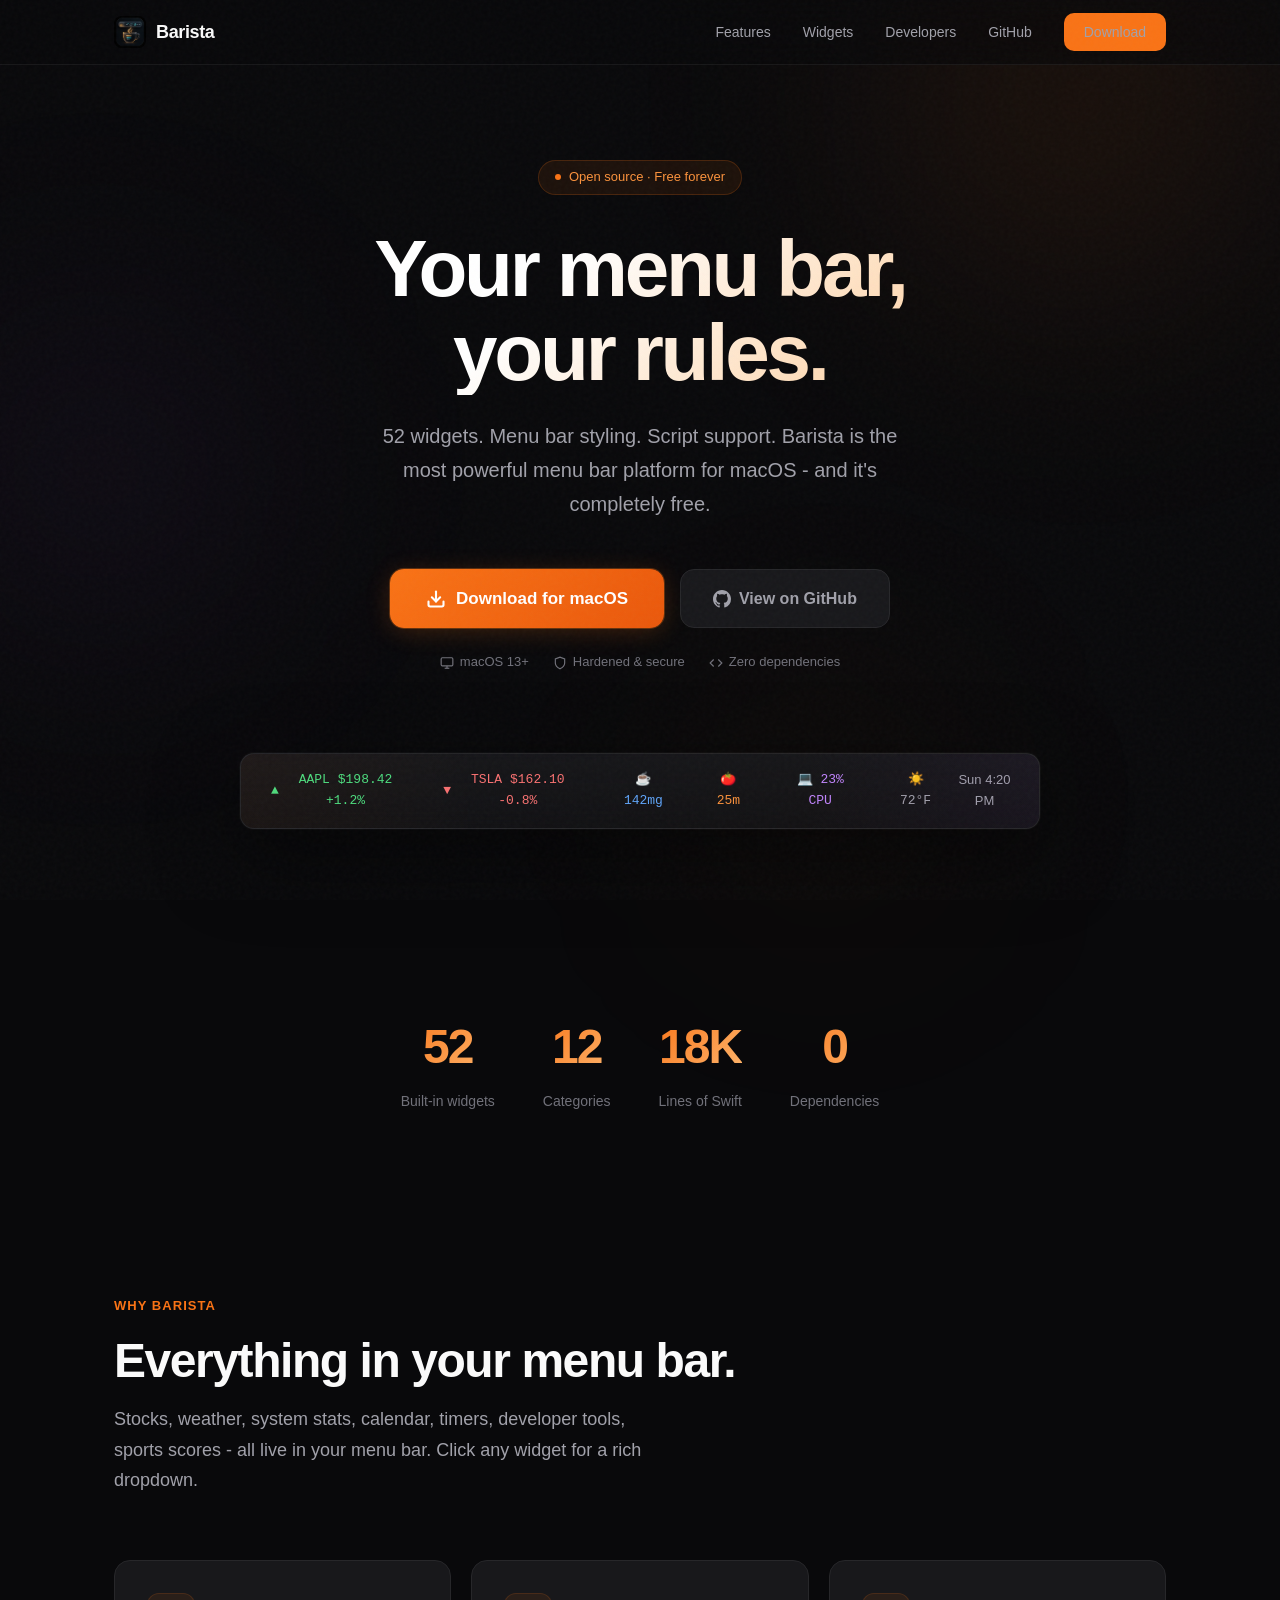
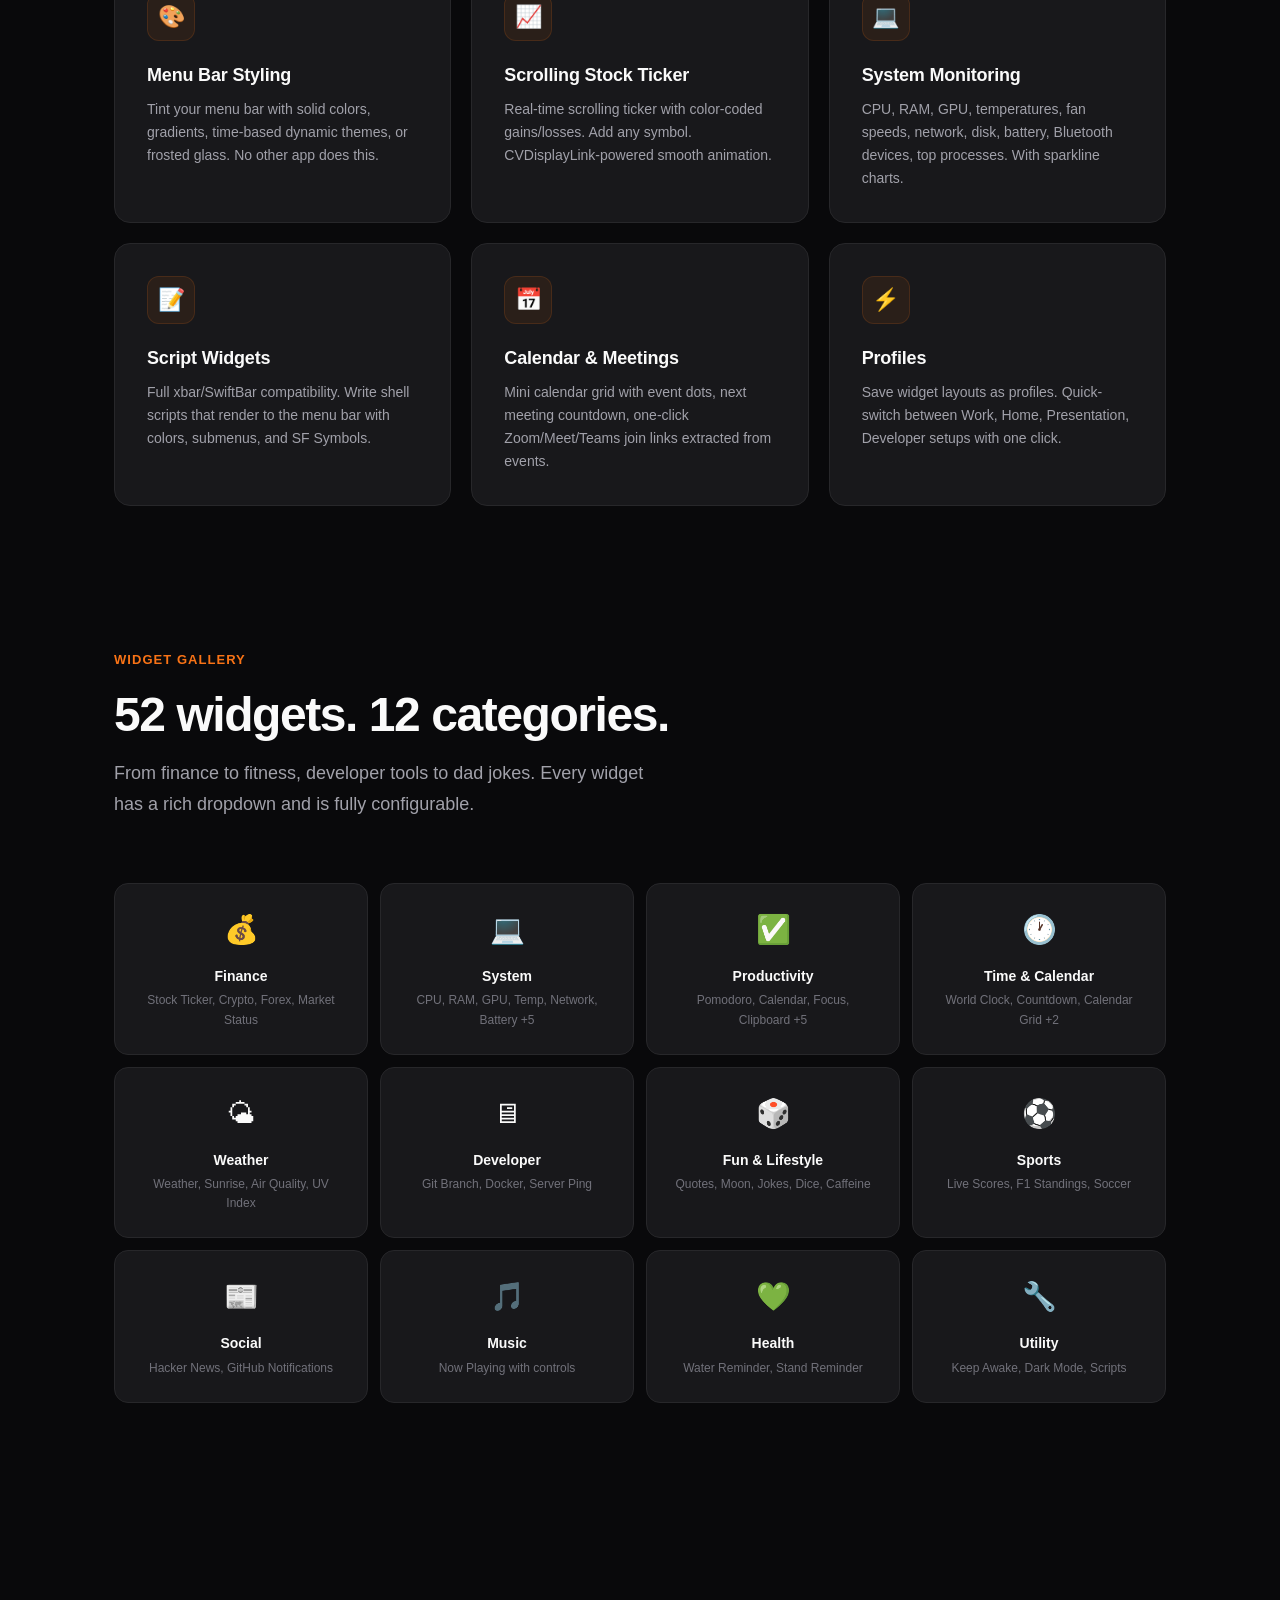
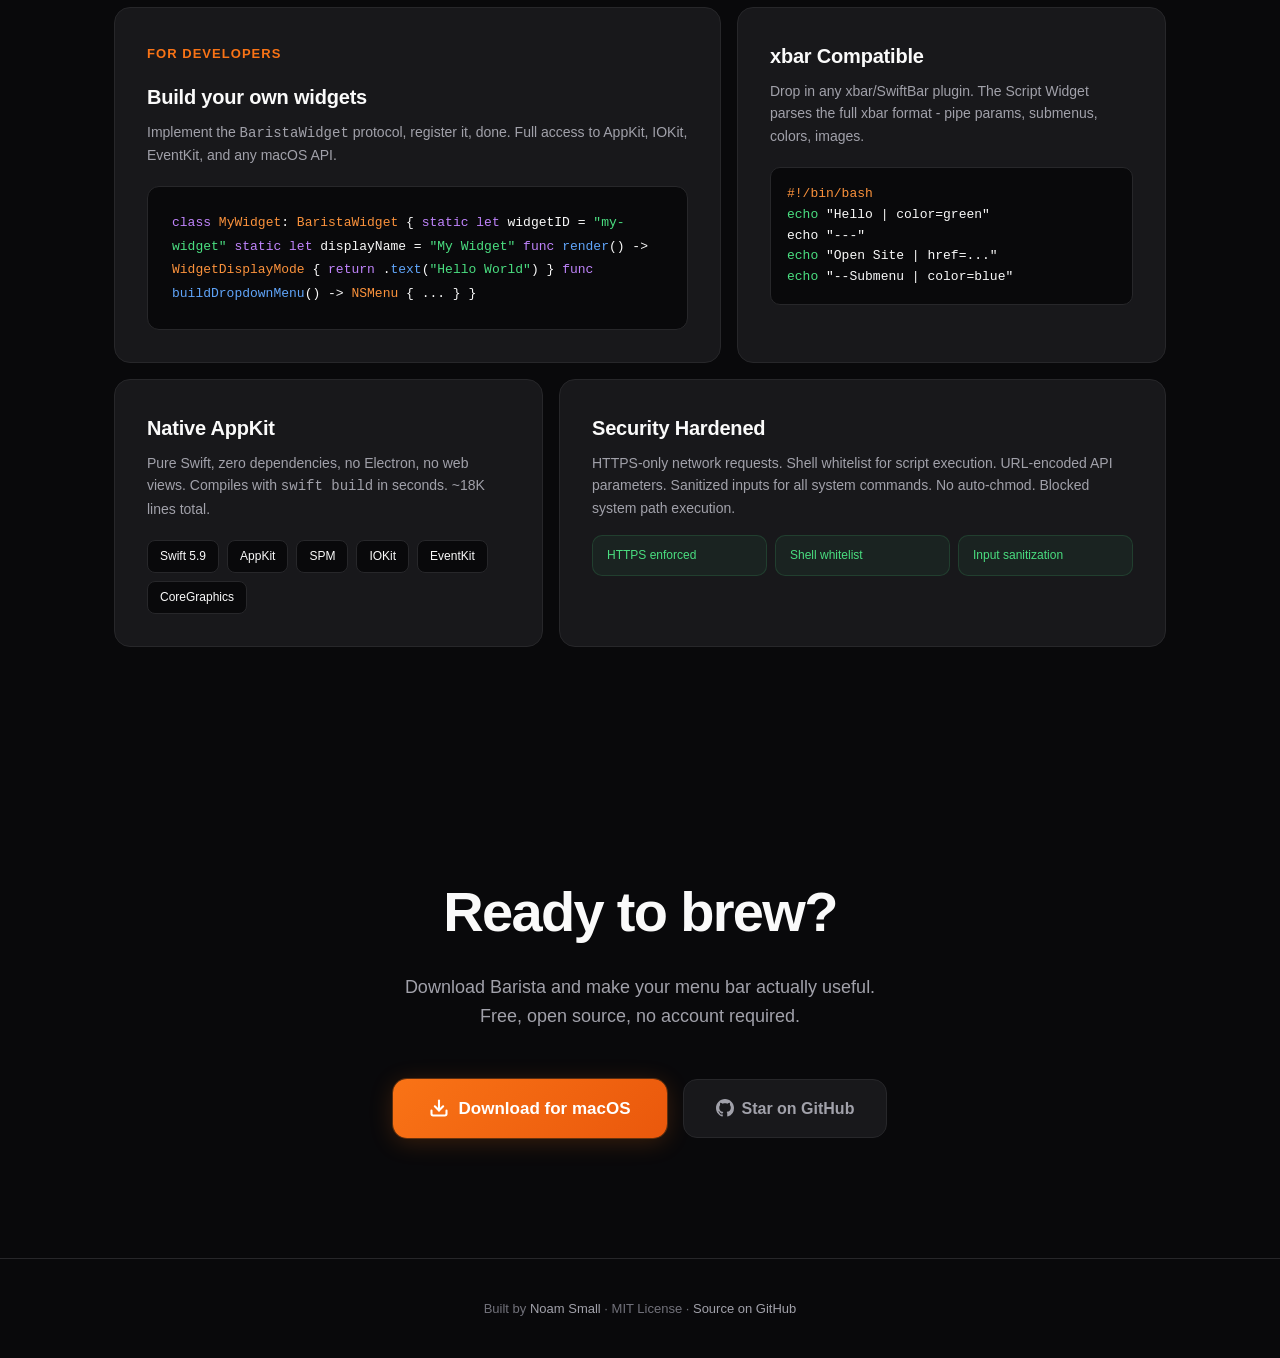
==== docs/index.html @ 64c27f3c "Add landing page for GitHub Pages Dark themed site with hero, feature grid, widget gallery, bento sh" ====
<!DOCTYPE html>
<html lang="en">
<head>
<meta charset="UTF-8">
<meta name="viewport" content="width=device-width, initial-scale=1.0">
<title>Barista - The Menu Bar Platform for macOS</title>
<meta name="description" content="52 widgets, menu bar styling, script support. The most powerful menu bar app for macOS. Free and open source.">
<style>
*,*::before,*::after{margin:0;padding:0;box-sizing:border-box}
:root{
  --bg:#09090b;--bg2:#18181b;--bg3:#27272a;
  --text:#fafafa;--text2:#a1a1aa;--text3:#71717a;
  --accent:#f97316;--accent2:#fb923c;--accent3:#fdba74;
  --border:#27272a;
  --glow:rgba(249,115,22,.15);
}
@font-face{font-family:'Inter';src:local('Inter'),local('SF Pro Display');font-weight:100 900}
body{
  font-family:'Inter',-apple-system,BlinkMacSystemFont,'Segoe UI',sans-serif;
  background:var(--bg);color:var(--text);
  overflow-x:hidden;line-height:1.6;
  -webkit-font-smoothing:antialiased;
}
a{color:var(--accent);text-decoration:none}
a:hover{color:var(--accent2)}

/* Grain overlay */
body::before{
  content:'';position:fixed;inset:0;z-index:9999;pointer-events:none;
  opacity:.03;
  background-image:url("data:image/svg+xml,%3Csvg viewBox='0 0 256 256' xmlns='http://www.w3.org/2000/svg'%3E%3Cfilter id='n'%3E%3CfeTurbulence type='fractalNoise' baseFrequency='.9' numOctaves='4' stitchTiles='stitch'/%3E%3C/filter%3E%3Crect width='100%25' height='100%25' filter='url(%23n)'/%3E%3C/svg%3E");
}

/* Gradient meshes */
.mesh{position:fixed;border-radius:50%;filter:blur(120px);pointer-events:none;z-index:0}
.mesh-1{width:600px;height:600px;background:radial-gradient(circle,rgba(249,115,22,.12),transparent 70%);top:-200px;right:-100px}
.mesh-2{width:500px;height:500px;background:radial-gradient(circle,rgba(168,85,247,.08),transparent 70%);bottom:20%;left:-150px}
.mesh-3{width:400px;height:400px;background:radial-gradient(circle,rgba(249,115,22,.06),transparent 70%);bottom:-100px;right:20%}

.container{max-width:1100px;margin:0 auto;padding:0 24px;position:relative;z-index:1}

/* Nav */
nav{
  position:fixed;top:0;left:0;right:0;z-index:100;
  backdrop-filter:blur(20px) saturate(1.5);
  -webkit-backdrop-filter:blur(20px) saturate(1.5);
  background:rgba(9,9,11,.7);
  border-bottom:1px solid rgba(255,255,255,.06);
}
nav .container{display:flex;align-items:center;justify-content:space-between;height:64px}
.nav-brand{display:flex;align-items:center;gap:10px;font-weight:700;font-size:18px;letter-spacing:-.02em}
.nav-brand img{width:32px;height:32px;border-radius:8px}
.nav-links{display:flex;gap:32px;align-items:center}
.nav-links a{color:var(--text2);font-size:14px;font-weight:500;transition:color .2s}
.nav-links a:hover{color:var(--text)}
.nav-dl{
  background:var(--accent);color:#fff;padding:8px 20px;border-radius:10px;
  font-weight:600;font-size:14px;transition:all .2s;
}
.nav-dl:hover{background:var(--accent2);color:#fff;transform:translateY(-1px);box-shadow:0 4px 20px rgba(249,115,22,.3)}

/* Hero */
.hero{padding:160px 0 100px;text-align:center}
.hero-badge{
  display:inline-flex;align-items:center;gap:8px;
  background:rgba(249,115,22,.08);border:1px solid rgba(249,115,22,.2);
  padding:6px 16px;border-radius:100px;font-size:13px;color:var(--accent2);
  margin-bottom:32px;font-weight:500;
}
.hero-badge .dot{width:6px;height:6px;background:var(--accent);border-radius:50%;animation:pulse 2s infinite}
@keyframes pulse{0%,100%{opacity:1}50%{opacity:.4}}
.hero h1{
  font-size:clamp(48px,8vw,80px);font-weight:800;letter-spacing:-.04em;
  line-height:1.05;margin-bottom:24px;
  background:linear-gradient(135deg,#fff 0%,#fff 40%,var(--accent3) 100%);
  -webkit-background-clip:text;-webkit-text-fill-color:transparent;
  background-clip:text;
}
.hero p{font-size:20px;color:var(--text2);max-width:560px;margin:0 auto 48px;line-height:1.7;font-weight:400}
.hero-actions{display:flex;gap:16px;justify-content:center;align-items:center;flex-wrap:wrap}
.btn-primary{
  display:inline-flex;align-items:center;gap:10px;
  background:linear-gradient(135deg,var(--accent),#ea580c);
  color:#fff;padding:16px 36px;border-radius:14px;
  font-weight:700;font-size:17px;transition:all .25s;
  border:none;cursor:pointer;
  box-shadow:0 0 0 1px rgba(249,115,22,.3),0 4px 24px rgba(249,115,22,.2);
}
.btn-primary:hover{
  transform:translateY(-2px);color:#fff;
  box-shadow:0 0 0 1px rgba(249,115,22,.5),0 8px 40px rgba(249,115,22,.35);
}
.btn-primary svg{width:20px;height:20px}
.btn-secondary{
  display:inline-flex;align-items:center;gap:8px;
  background:var(--bg2);border:1px solid var(--border);
  color:var(--text2);padding:16px 32px;border-radius:14px;
  font-weight:600;font-size:16px;transition:all .25s;
}
.btn-secondary:hover{border-color:var(--text3);color:var(--text);transform:translateY(-2px)}
.btn-secondary svg{width:18px;height:18px}
.hero-meta{margin-top:24px;font-size:13px;color:var(--text3);display:flex;gap:24px;justify-content:center}
.hero-meta span{display:flex;align-items:center;gap:6px}

/* Floating menu bar mockup */
.menubar-demo{
  margin:80px auto 0;max-width:800px;
  background:linear-gradient(180deg,rgba(24,24,27,.9),rgba(24,24,27,.6));
  border:1px solid rgba(255,255,255,.08);
  border-radius:14px;padding:12px 20px;
  display:flex;align-items:center;justify-content:space-between;
  backdrop-filter:blur(10px);
  box-shadow:0 24px 80px rgba(0,0,0,.5),0 0 0 1px rgba(255,255,255,.03);
  overflow:hidden;position:relative;
}
.menubar-demo::before{
  content:'';position:absolute;inset:0;
  background:linear-gradient(90deg,rgba(249,115,22,.04),transparent 30%,transparent 70%,rgba(168,85,247,.04));
  pointer-events:none;
}
.mb-widgets{display:flex;gap:16px;align-items:center;font-size:13px;font-weight:500;font-family:'SF Mono',SFMono-Regular,Menlo,monospace}
.mb-w{display:flex;align-items:center;gap:5px;padding:4px 10px;border-radius:6px;transition:background .2s}
.mb-w:hover{background:rgba(255,255,255,.06)}
.mb-green{color:#4ade80}.mb-red{color:#f87171}.mb-blue{color:#60a5fa}.mb-orange{color:var(--accent2)}.mb-purple{color:#c084fc}.mb-white{color:var(--text2)}
.mb-ticker{
  display:flex;gap:14px;font-size:12px;font-family:'SF Mono',SFMono-Regular,Menlo,monospace;
  animation:scroll 20s linear infinite;
}
@keyframes scroll{0%{transform:translateX(0)}100%{transform:translateX(-50%)}}
.mb-time{color:var(--text2);font-size:13px;font-weight:500}

/* Sections */
section{padding:100px 0}
.section-label{
  display:inline-flex;align-items:center;gap:8px;
  font-size:13px;font-weight:600;color:var(--accent);
  text-transform:uppercase;letter-spacing:.08em;margin-bottom:16px;
}
.section-title{font-size:clamp(32px,5vw,48px);font-weight:800;letter-spacing:-.03em;line-height:1.15;margin-bottom:16px}
.section-desc{font-size:18px;color:var(--text2);max-width:560px;line-height:1.7}

/* Feature grid */
.features{display:grid;grid-template-columns:repeat(3,1fr);gap:20px;margin-top:64px}
.feat{
  background:var(--bg2);border:1px solid var(--border);border-radius:16px;
  padding:32px;transition:all .3s;position:relative;overflow:hidden;
}
.feat:hover{border-color:rgba(249,115,22,.2);transform:translateY(-4px);box-shadow:0 12px 40px rgba(0,0,0,.3)}
.feat::after{
  content:'';position:absolute;top:0;left:0;right:0;height:1px;
  background:linear-gradient(90deg,transparent,rgba(249,115,22,.3),transparent);
  opacity:0;transition:opacity .3s;
}
.feat:hover::after{opacity:1}
.feat-icon{
  width:48px;height:48px;border-radius:12px;
  background:rgba(249,115,22,.08);border:1px solid rgba(249,115,22,.15);
  display:flex;align-items:center;justify-content:center;
  font-size:22px;margin-bottom:20px;
}
.feat h3{font-size:18px;font-weight:700;margin-bottom:8px;letter-spacing:-.01em}
.feat p{font-size:14px;color:var(--text2);line-height:1.65}

/* Widget categories */
.categories{display:grid;grid-template-columns:repeat(4,1fr);gap:12px;margin-top:64px}
.cat{
  background:var(--bg2);border:1px solid var(--border);border-radius:14px;
  padding:24px;text-align:center;transition:all .3s;cursor:default;
}
.cat:hover{border-color:rgba(255,255,255,.1);background:var(--bg3)}
.cat-icon{font-size:28px;margin-bottom:12px;display:block}
.cat-name{font-size:14px;font-weight:700;margin-bottom:4px}
.cat-count{font-size:12px;color:var(--text3)}

/* Bento showcase */
.bento{display:grid;grid-template-columns:repeat(12,1fr);gap:16px;margin-top:64px}
.bento-card{
  background:var(--bg2);border:1px solid var(--border);border-radius:16px;
  padding:32px;position:relative;overflow:hidden;transition:all .3s;
}
.bento-card:hover{border-color:rgba(249,115,22,.15)}
.b-wide{grid-column:span 7}
.b-narrow{grid-column:span 5}
.b-half{grid-column:span 6}
.b-full{grid-column:span 12}
.bento-card h3{font-size:20px;font-weight:700;margin-bottom:8px;letter-spacing:-.01em}
.bento-card p{font-size:14px;color:var(--text2);line-height:1.6}
.bento-preview{
  margin-top:20px;background:var(--bg);border:1px solid var(--border);
  border-radius:10px;padding:16px;font-family:'SF Mono',monospace;font-size:13px;
}

/* Code block */
.code-block{
  background:var(--bg);border:1px solid var(--border);border-radius:12px;
  padding:24px;margin-top:20px;overflow-x:auto;
  font-family:'SF Mono',SFMono-Regular,Menlo,monospace;font-size:13px;line-height:1.8;
}
.code-block .comment{color:var(--text3)}
.code-block .keyword{color:#c084fc}
.code-block .string{color:#4ade80}
.code-block .type{color:var(--accent2)}
.code-block .func{color:#60a5fa}

/* Stats bar */
.stats{display:flex;gap:48px;justify-content:center;padding:80px 0;flex-wrap:wrap}
.stat{text-align:center}
.stat-num{font-size:48px;font-weight:800;letter-spacing:-.04em;background:linear-gradient(135deg,var(--accent),var(--accent3));-webkit-background-clip:text;-webkit-text-fill-color:transparent;background-clip:text}
.stat-label{font-size:14px;color:var(--text3);margin-top:4px}

/* CTA */
.cta{text-align:center;padding:120px 0}
.cta h2{font-size:clamp(36px,6vw,56px);font-weight:800;letter-spacing:-.03em;margin-bottom:16px}
.cta p{font-size:18px;color:var(--text2);margin-bottom:48px;max-width:480px;margin-left:auto;margin-right:auto}

/* Footer */
footer{border-top:1px solid var(--border);padding:40px 0;text-align:center}
footer p{font-size:13px;color:var(--text3)}
footer a{color:var(--text2)}

/* Responsive */
@media(max-width:900px){
  .features{grid-template-columns:repeat(2,1fr)}
  .categories{grid-template-columns:repeat(3,1fr)}
  .bento-card{grid-column:span 12!important}
  .menubar-demo{display:none}
}
@media(max-width:600px){
  .features{grid-template-columns:1fr}
  .categories{grid-template-columns:repeat(2,1fr)}
  .hero-actions{flex-direction:column}
  .nav-links a:not(.nav-dl){display:none}
  .stats{gap:32px}
}

/* Scroll animations */
.reveal{opacity:0;transform:translateY(30px);transition:opacity .6s,transform .6s}
.reveal.visible{opacity:1;transform:translateY(0)}
</style>
</head>
<body>

<div class="mesh mesh-1"></div>
<div class="mesh mesh-2"></div>
<div class="mesh mesh-3"></div>

<nav>
  <div class="container">
    <div class="nav-brand">
      <img src="icon.png" alt="Barista">
      Barista
    </div>
    <div class="nav-links">
      <a href="#features">Features</a>
      <a href="#widgets">Widgets</a>
      <a href="#developers">Developers</a>
      <a href="https://github.com/noamsmall18/barista" target="_blank">GitHub</a>
      <a href="https://github.com/noamsmall18/barista/releases/latest" class="nav-dl">Download</a>
    </div>
  </div>
</nav>

<section class="hero">
  <div class="container">
    <div class="hero-badge">
      <span class="dot"></span>
      Open source &middot; Free forever
    </div>
    <h1>Your menu bar,<br>your&nbsp;rules.</h1>
    <p>52 widgets. Menu bar styling. Script support. Barista is the most powerful menu bar platform for macOS - and it's completely free.</p>
    <div class="hero-actions">
      <a href="https://github.com/noamsmall18/barista/releases/latest" class="btn-primary">
        <svg viewBox="0 0 24 24" fill="none" stroke="currentColor" stroke-width="2.5" stroke-linecap="round" stroke-linejoin="round"><path d="M21 15v4a2 2 0 01-2 2H5a2 2 0 01-2-2v-4"/><polyline points="7 10 12 15 17 10"/><line x1="12" y1="15" x2="12" y2="3"/></svg>
        Download for macOS
      </a>
      <a href="https://github.com/noamsmall18/barista" target="_blank" class="btn-secondary">
        <svg viewBox="0 0 24 24" fill="currentColor"><path d="M12 0C5.37 0 0 5.37 0 12c0 5.31 3.435 9.795 8.205 11.385.6.105.825-.255.825-.57 0-.285-.015-1.23-.015-2.235-3.015.555-3.795-.735-4.035-1.41-.135-.345-.72-1.41-1.23-1.695-.42-.225-1.02-.78-.015-.795.945-.015 1.62.87 1.845 1.23 1.08 1.815 2.805 1.305 3.495.99.105-.78.42-1.305.765-1.605-2.67-.3-5.46-1.335-5.46-5.925 0-1.305.465-2.385 1.23-3.225-.12-.3-.54-1.53.12-3.18 0 0 1.005-.315 3.3 1.23.96-.27 1.98-.405 3-.405s2.04.135 3 .405c2.295-1.56 3.3-1.23 3.3-1.23.66 1.65.24 2.88.12 3.18.765.84 1.23 1.905 1.23 3.225 0 4.605-2.805 5.625-5.475 5.925.435.375.81 1.095.81 2.22 0 1.605-.015 2.895-.015 3.3 0 .315.225.69.825.57A12.02 12.02 0 0024 12c0-6.63-5.37-12-12-12z"/></svg>
        View on GitHub
      </a>
    </div>
    <div class="hero-meta">
      <span>
        <svg width="14" height="14" viewBox="0 0 24 24" fill="none" stroke="currentColor" stroke-width="2"><rect x="2" y="3" width="20" height="14" rx="2"/><line x1="8" y1="21" x2="16" y2="21"/><line x1="12" y1="17" x2="12" y2="21"/></svg>
        macOS 13+
      </span>
      <span>
        <svg width="14" height="14" viewBox="0 0 24 24" fill="none" stroke="currentColor" stroke-width="2"><path d="M12 22s8-4 8-10V5l-8-3-8 3v7c0 6 8 10 8 10z"/></svg>
        Hardened &amp; secure
      </span>
      <span>
        <svg width="14" height="14" viewBox="0 0 24 24" fill="none" stroke="currentColor" stroke-width="2"><polyline points="16 18 22 12 16 6"/><polyline points="8 6 2 12 8 18"/></svg>
        Zero dependencies
      </span>
    </div>

    <div class="menubar-demo">
      <div class="mb-widgets">
        <span class="mb-w"><span class="mb-green">&#9650;</span> <span class="mb-green">AAPL $198.42 +1.2%</span></span>
        <span class="mb-w"><span class="mb-red">&#9660;</span> <span class="mb-red">TSLA $162.10 -0.8%</span></span>
        <span class="mb-w mb-blue">&#9749; 142mg</span>
        <span class="mb-w mb-orange">&#127813; 25m</span>
        <span class="mb-w mb-purple">&#128187; 23% CPU</span>
        <span class="mb-w mb-white">&#9728;&#65039; 72&#176;F</span>
      </div>
      <span class="mb-time">Sun 4:20 PM</span>
    </div>
  </div>
</section>

<div class="stats reveal">
  <div class="stat"><div class="stat-num">52</div><div class="stat-label">Built-in widgets</div></div>
  <div class="stat"><div class="stat-num">12</div><div class="stat-label">Categories</div></div>
  <div class="stat"><div class="stat-num">18K</div><div class="stat-label">Lines of Swift</div></div>
  <div class="stat"><div class="stat-num">0</div><div class="stat-label">Dependencies</div></div>
</div>

<section id="features">
  <div class="container">
    <div class="section-label">Why Barista</div>
    <h2 class="section-title">Everything in your menu bar.</h2>
    <p class="section-desc">Stocks, weather, system stats, calendar, timers, developer tools, sports scores - all live in your menu bar. Click any widget for a rich dropdown.</p>

    <div class="features">
      <div class="feat reveal">
        <div class="feat-icon">&#127912;</div>
        <h3>Menu Bar Styling</h3>
        <p>Tint your menu bar with solid colors, gradients, time-based dynamic themes, or frosted glass. No other app does this.</p>
      </div>
      <div class="feat reveal">
        <div class="feat-icon">&#128200;</div>
        <h3>Scrolling Stock Ticker</h3>
        <p>Real-time scrolling ticker with color-coded gains/losses. Add any symbol. CVDisplayLink-powered smooth animation.</p>
      </div>
      <div class="feat reveal">
        <div class="feat-icon">&#128187;</div>
        <h3>System Monitoring</h3>
        <p>CPU, RAM, GPU, temperatures, fan speeds, network, disk, battery, Bluetooth devices, top processes. With sparkline charts.</p>
      </div>
      <div class="feat reveal">
        <div class="feat-icon">&#128221;</div>
        <h3>Script Widgets</h3>
        <p>Full xbar/SwiftBar compatibility. Write shell scripts that render to the menu bar with colors, submenus, and SF Symbols.</p>
      </div>
      <div class="feat reveal">
        <div class="feat-icon">&#128197;</div>
        <h3>Calendar & Meetings</h3>
        <p>Mini calendar grid with event dots, next meeting countdown, one-click Zoom/Meet/Teams join links extracted from events.</p>
      </div>
      <div class="feat reveal">
        <div class="feat-icon">&#9889;</div>
        <h3>Profiles</h3>
        <p>Save widget layouts as profiles. Quick-switch between Work, Home, Presentation, Developer setups with one click.</p>
      </div>
    </div>
  </div>
</section>

<section id="widgets" style="padding-top:40px">
  <div class="container">
    <div class="section-label">Widget Gallery</div>
    <h2 class="section-title">52 widgets. 12 categories.</h2>
    <p class="section-desc">From finance to fitness, developer tools to dad jokes. Every widget has a rich dropdown and is fully configurable.</p>

    <div class="categories">
      <div class="cat reveal"><span class="cat-icon">&#128176;</span><div class="cat-name">Finance</div><div class="cat-count">Stock Ticker, Crypto, Forex, Market Status</div></div>
      <div class="cat reveal"><span class="cat-icon">&#128187;</span><div class="cat-name">System</div><div class="cat-count">CPU, RAM, GPU, Temp, Network, Battery +5</div></div>
      <div class="cat reveal"><span class="cat-icon">&#9989;</span><div class="cat-name">Productivity</div><div class="cat-count">Pomodoro, Calendar, Focus, Clipboard +5</div></div>
      <div class="cat reveal"><span class="cat-icon">&#128336;</span><div class="cat-name">Time & Calendar</div><div class="cat-count">World Clock, Countdown, Calendar Grid +2</div></div>
      <div class="cat reveal"><span class="cat-icon">&#127780;</span><div class="cat-name">Weather</div><div class="cat-count">Weather, Sunrise, Air Quality, UV Index</div></div>
      <div class="cat reveal"><span class="cat-icon">&#128421;</span><div class="cat-name">Developer</div><div class="cat-count">Git Branch, Docker, Server Ping</div></div>
      <div class="cat reveal"><span class="cat-icon">&#127922;</span><div class="cat-name">Fun & Lifestyle</div><div class="cat-count">Quotes, Moon, Jokes, Dice, Caffeine</div></div>
      <div class="cat reveal"><span class="cat-icon">&#9917;</span><div class="cat-name">Sports</div><div class="cat-count">Live Scores, F1 Standings, Soccer</div></div>
      <div class="cat reveal"><span class="cat-icon">&#128240;</span><div class="cat-name">Social</div><div class="cat-count">Hacker News, GitHub Notifications</div></div>
      <div class="cat reveal"><span class="cat-icon">&#127925;</span><div class="cat-name">Music</div><div class="cat-count">Now Playing with controls</div></div>
      <div class="cat reveal"><span class="cat-icon">&#128154;</span><div class="cat-name">Health</div><div class="cat-count">Water Reminder, Stand Reminder</div></div>
      <div class="cat reveal"><span class="cat-icon">&#128295;</span><div class="cat-name">Utility</div><div class="cat-count">Keep Awake, Dark Mode, Scripts</div></div>
    </div>
  </div>
</section>

<section id="developers" style="padding-top:40px">
  <div class="container">
    <div class="bento">
      <div class="bento-card b-wide reveal">
        <div class="section-label">For Developers</div>
        <h3>Build your own widgets</h3>
        <p>Implement the <code>BaristaWidget</code> protocol, register it, done. Full access to AppKit, IOKit, EventKit, and any macOS API.</p>
        <div class="code-block">
<span class="keyword">class</span> <span class="type">MyWidget</span>: <span class="type">BaristaWidget</span> {
    <span class="keyword">static let</span> widgetID = <span class="string">"my-widget"</span>
    <span class="keyword">static let</span> displayName = <span class="string">"My Widget"</span>

    <span class="keyword">func</span> <span class="func">render</span>() -> <span class="type">WidgetDisplayMode</span> {
        <span class="keyword">return</span> .<span class="func">text</span>(<span class="string">"Hello World"</span>)
    }

    <span class="keyword">func</span> <span class="func">buildDropdownMenu</span>() -> <span class="type">NSMenu</span> { ... }
}
        </div>
      </div>
      <div class="bento-card b-narrow reveal">
        <h3>xbar Compatible</h3>
        <p>Drop in any xbar/SwiftBar plugin. The Script Widget parses the full xbar format - pipe params, submenus, colors, images.</p>
        <div class="bento-preview">
          <div style="color:var(--accent2)">#!/bin/bash</div>
          <div><span style="color:#4ade80">echo</span> "Hello | color=green"</div>
          <div>echo "---"</div>
          <div><span style="color:#4ade80">echo</span> "Open Site | href=..."</div>
          <div><span style="color:#4ade80">echo</span> "--Submenu | color=blue"</div>
        </div>
      </div>
      <div class="bento-card b-narrow reveal">
        <h3>Native AppKit</h3>
        <p>Pure Swift, zero dependencies, no Electron, no web views. Compiles with <code>swift build</code> in seconds. ~18K lines total.</p>
        <div style="margin-top:20px;display:flex;gap:8px;flex-wrap:wrap">
          <span style="background:var(--bg);border:1px solid var(--border);padding:6px 12px;border-radius:8px;font-size:12px">Swift 5.9</span>
          <span style="background:var(--bg);border:1px solid var(--border);padding:6px 12px;border-radius:8px;font-size:12px">AppKit</span>
          <span style="background:var(--bg);border:1px solid var(--border);padding:6px 12px;border-radius:8px;font-size:12px">SPM</span>
          <span style="background:var(--bg);border:1px solid var(--border);padding:6px 12px;border-radius:8px;font-size:12px">IOKit</span>
          <span style="background:var(--bg);border:1px solid var(--border);padding:6px 12px;border-radius:8px;font-size:12px">EventKit</span>
          <span style="background:var(--bg);border:1px solid var(--border);padding:6px 12px;border-radius:8px;font-size:12px">CoreGraphics</span>
        </div>
      </div>
      <div class="bento-card b-wide reveal">
        <h3>Security Hardened</h3>
        <p>HTTPS-only network requests. Shell whitelist for script execution. URL-encoded API parameters. Sanitized inputs for all system commands. No auto-chmod. Blocked system path execution.</p>
        <div style="margin-top:16px;display:grid;grid-template-columns:repeat(3,1fr);gap:8px">
          <div style="background:rgba(74,222,128,.06);border:1px solid rgba(74,222,128,.15);padding:10px 14px;border-radius:10px;font-size:12px;color:#4ade80">HTTPS enforced</div>
          <div style="background:rgba(74,222,128,.06);border:1px solid rgba(74,222,128,.15);padding:10px 14px;border-radius:10px;font-size:12px;color:#4ade80">Shell whitelist</div>
          <div style="background:rgba(74,222,128,.06);border:1px solid rgba(74,222,128,.15);padding:10px 14px;border-radius:10px;font-size:12px;color:#4ade80">Input sanitization</div>
        </div>
      </div>
    </div>
  </div>
</section>

<section class="cta">
  <div class="container">
    <h2>Ready to brew?</h2>
    <p>Download Barista and make your menu bar actually useful. Free, open source, no account required.</p>
    <div class="hero-actions">
      <a href="https://github.com/noamsmall18/barista/releases/latest" class="btn-primary">
        <svg viewBox="0 0 24 24" fill="none" stroke="currentColor" stroke-width="2.5" stroke-linecap="round" stroke-linejoin="round"><path d="M21 15v4a2 2 0 01-2 2H5a2 2 0 01-2-2v-4"/><polyline points="7 10 12 15 17 10"/><line x1="12" y1="15" x2="12" y2="3"/></svg>
        Download for macOS
      </a>
      <a href="https://github.com/noamsmall18/barista" target="_blank" class="btn-secondary">
        <svg viewBox="0 0 24 24" fill="currentColor" width="18" height="18"><path d="M12 0C5.37 0 0 5.37 0 12c0 5.31 3.435 9.795 8.205 11.385.6.105.825-.255.825-.57 0-.285-.015-1.23-.015-2.235-3.015.555-3.795-.735-4.035-1.41-.135-.345-.72-1.41-1.23-1.695-.42-.225-1.02-.78-.015-.795.945-.015 1.62.87 1.845 1.23 1.08 1.815 2.805 1.305 3.495.99.105-.78.42-1.305.765-1.605-2.67-.3-5.46-1.335-5.46-5.925 0-1.305.465-2.385 1.23-3.225-.12-.3-.54-1.53.12-3.18 0 0 1.005-.315 3.3 1.23.96-.27 1.98-.405 3-.405s2.04.135 3 .405c2.295-1.56 3.3-1.23 3.3-1.23.66 1.65.24 2.88.12 3.18.765.84 1.23 1.905 1.23 3.225 0 4.605-2.805 5.625-5.475 5.925.435.375.81 1.095.81 2.22 0 1.605-.015 2.895-.015 3.3 0 .315.225.69.825.57A12.02 12.02 0 0024 12c0-6.63-5.37-12-12-12z"/></svg>
        Star on GitHub
      </a>
    </div>
  </div>
</section>

<footer>
  <div class="container">
    <p>Built by <a href="https://github.com/noamsmall18">Noam Small</a> &middot; MIT License &middot; <a href="https://github.com/noamsmall18/barista">Source on GitHub</a></p>
  </div>
</footer>

<script>
// Scroll reveal
const reveals = document.querySelectorAll('.reveal');
const observer = new IntersectionObserver((entries) => {
  entries.forEach((e, i) => {
    if (e.isIntersecting) {
      setTimeout(() => e.target.classList.add('visible'), i * 60);
      observer.unobserve(e.target);
    }
  });
}, { threshold: 0.15 });
reveals.forEach(el => observer.observe(el));

// Smooth scroll for nav links
document.querySelectorAll('a[href^="#"]').forEach(a => {
  a.addEventListener('click', e => {
    e.preventDefault();
    document.querySelector(a.getAttribute('href'))?.scrollIntoView({ behavior: 'smooth', block: 'start' });
  });
});
</script>
</body>
</html>
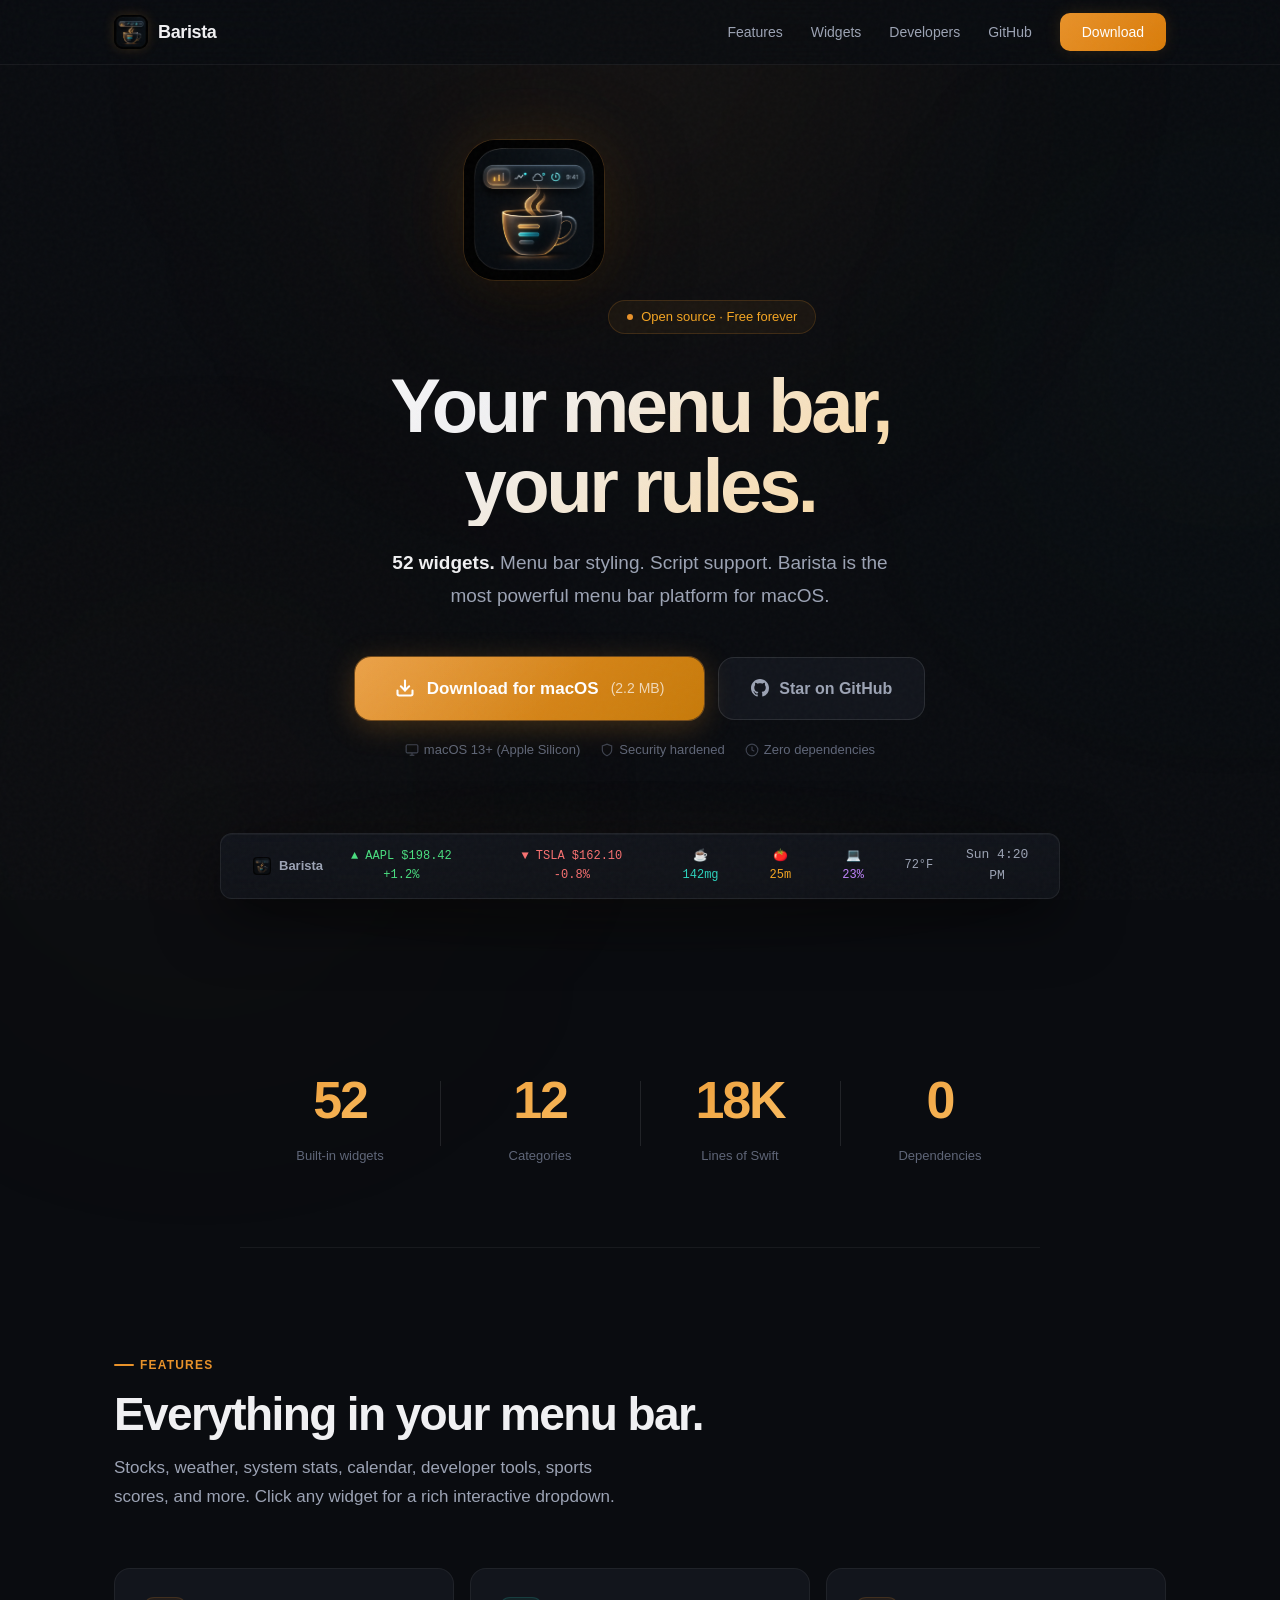
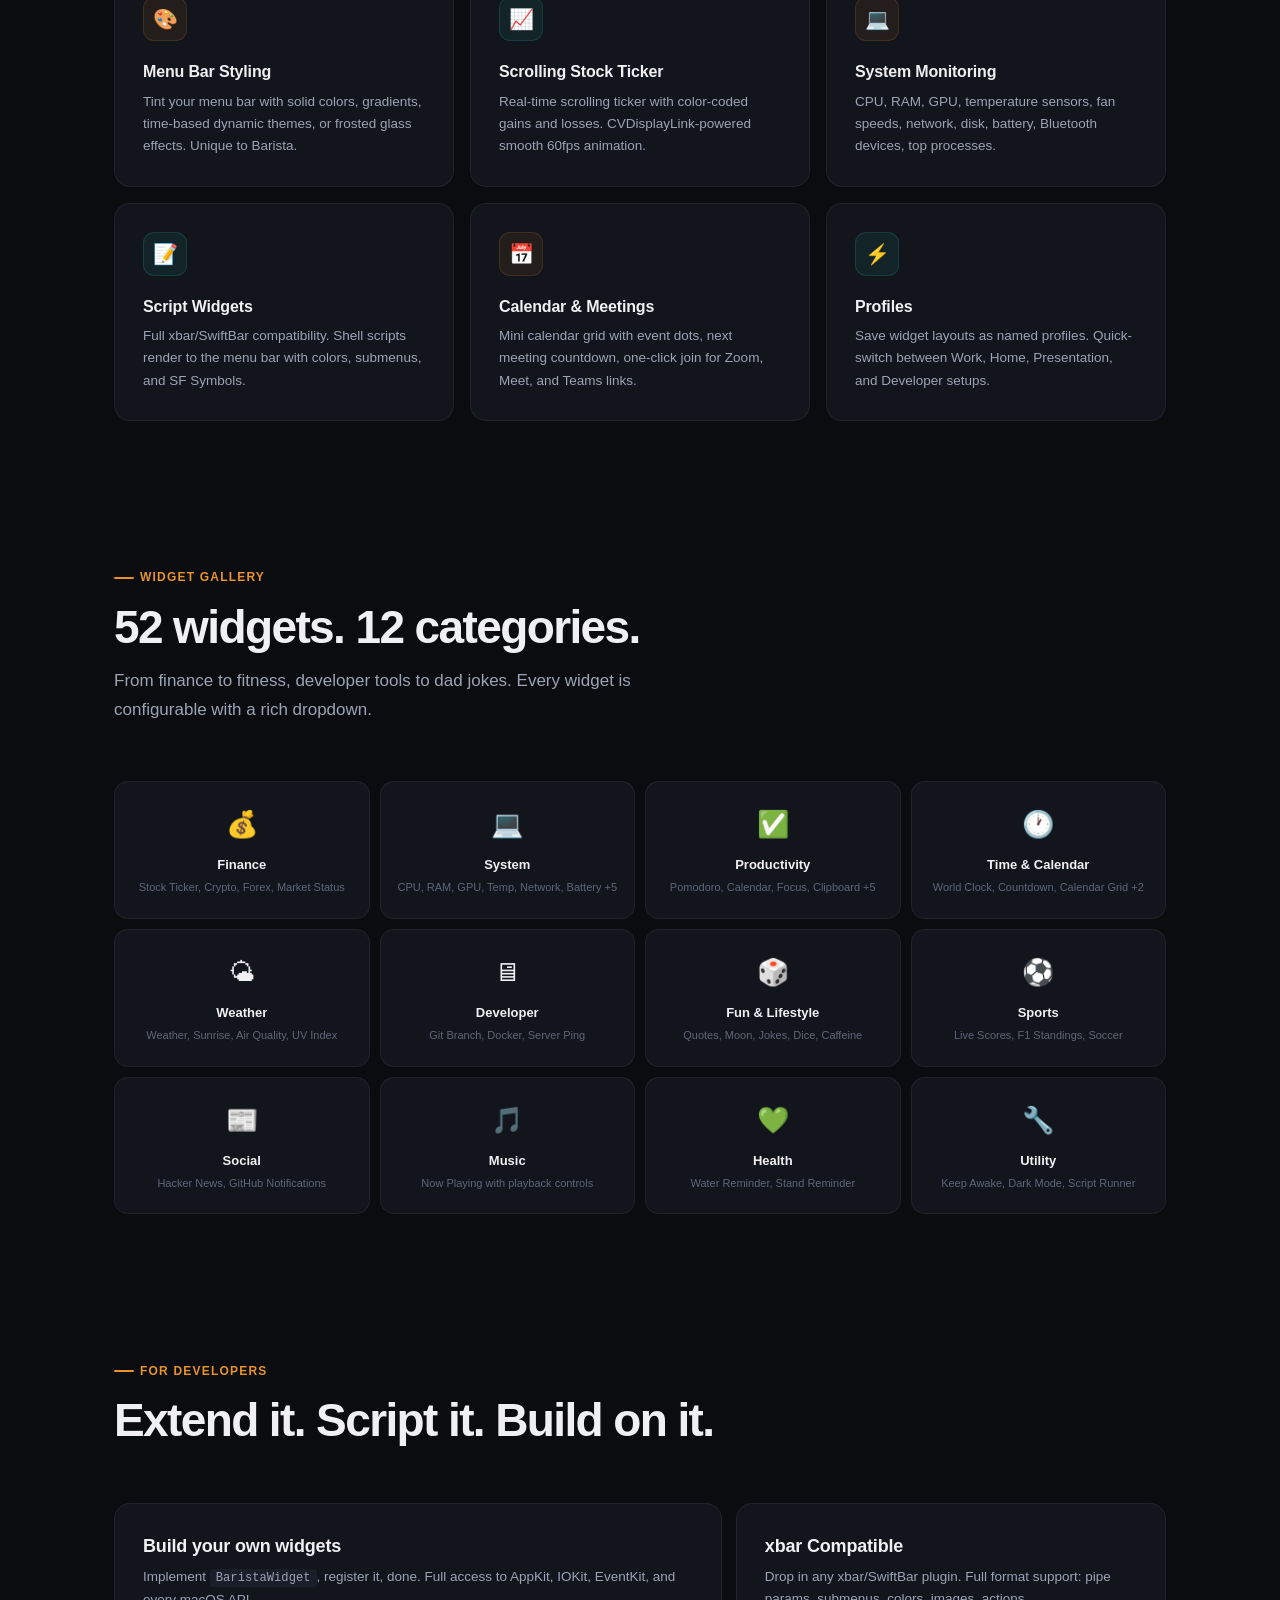
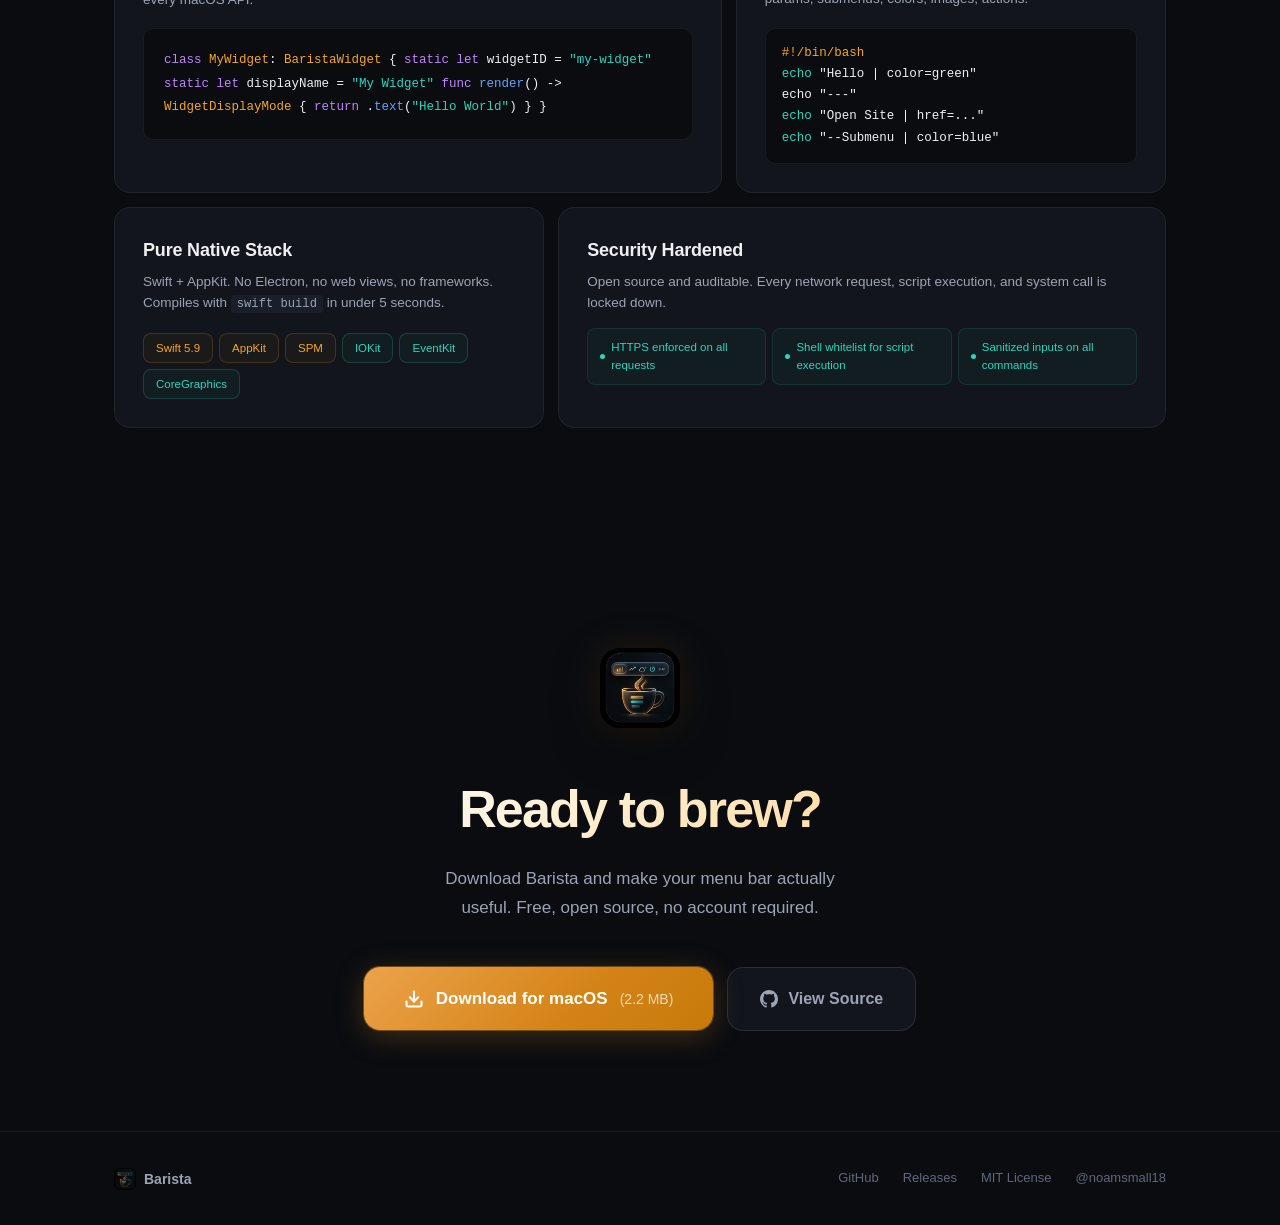
==== commit 444c85c9: "Redesign landing page with app branding and direct download - Logo as floating hero centerpiece with" ====
--- a/docs/index.html
+++ b/docs/index.html
@@ -5,245 +5,302 @@
 <meta name="viewport" content="width=device-width, initial-scale=1.0">
 <title>Barista - The Menu Bar Platform for macOS</title>
 <meta name="description" content="52 widgets, menu bar styling, script support. The most powerful menu bar app for macOS. Free and open source.">
+<link rel="icon" type="image/png" href="icon.png">
 <style>
 *,*::before,*::after{margin:0;padding:0;box-sizing:border-box}
 :root{
-  --bg:#09090b;--bg2:#18181b;--bg3:#27272a;
-  --text:#fafafa;--text2:#a1a1aa;--text3:#71717a;
-  --accent:#f97316;--accent2:#fb923c;--accent3:#fdba74;
-  --border:#27272a;
-  --glow:rgba(249,115,22,.15);
-}
-@font-face{font-family:'Inter';src:local('Inter'),local('SF Pro Display');font-weight:100 900}
+  --bg:#0a0c10;--bg2:#12151c;--bg3:#1a1e28;--bg4:#232836;
+  --text:#f0f0f2;--text2:#9ca3b4;--text3:#5f6678;
+  --amber:#e8922a;--amber2:#f5a623;--amber3:#ffc971;--amber-glow:rgba(232,146,42,.15);
+  --cyan:#2dd4bf;--cyan2:#5eead4;--cyan-glow:rgba(45,212,191,.12);
+  --border:rgba(255,255,255,.06);--border2:rgba(255,255,255,.1);
+}
 body{
-  font-family:'Inter',-apple-system,BlinkMacSystemFont,'Segoe UI',sans-serif;
+  font-family:-apple-system,BlinkMacSystemFont,'SF Pro Display','Inter','Segoe UI',sans-serif;
   background:var(--bg);color:var(--text);
-  overflow-x:hidden;line-height:1.6;
-  -webkit-font-smoothing:antialiased;
-}
-a{color:var(--accent);text-decoration:none}
-a:hover{color:var(--accent2)}
-
-/* Grain overlay */
+  overflow-x:hidden;line-height:1.6;-webkit-font-smoothing:antialiased;
+}
+a{color:var(--amber2);text-decoration:none}
+a:hover{color:var(--amber3)}
+code{font-family:'SF Mono',SFMono-Regular,Menlo,monospace;font-size:.9em;background:var(--bg3);padding:2px 6px;border-radius:4px}
+
+/* Noise texture */
 body::before{
-  content:'';position:fixed;inset:0;z-index:9999;pointer-events:none;
-  opacity:.03;
-  background-image:url("data:image/svg+xml,%3Csvg viewBox='0 0 256 256' xmlns='http://www.w3.org/2000/svg'%3E%3Cfilter id='n'%3E%3CfeTurbulence type='fractalNoise' baseFrequency='.9' numOctaves='4' stitchTiles='stitch'/%3E%3C/filter%3E%3Crect width='100%25' height='100%25' filter='url(%23n)'/%3E%3C/svg%3E");
-}
-
-/* Gradient meshes */
-.mesh{position:fixed;border-radius:50%;filter:blur(120px);pointer-events:none;z-index:0}
-.mesh-1{width:600px;height:600px;background:radial-gradient(circle,rgba(249,115,22,.12),transparent 70%);top:-200px;right:-100px}
-.mesh-2{width:500px;height:500px;background:radial-gradient(circle,rgba(168,85,247,.08),transparent 70%);bottom:20%;left:-150px}
-.mesh-3{width:400px;height:400px;background:radial-gradient(circle,rgba(249,115,22,.06),transparent 70%);bottom:-100px;right:20%}
+  content:'';position:fixed;inset:0;z-index:9999;pointer-events:none;opacity:.025;
+  background-image:url("data:image/svg+xml,%3Csvg viewBox='0 0 256 256' xmlns='http://www.w3.org/2000/svg'%3E%3Cfilter id='n'%3E%3CfeTurbulence type='fractalNoise' baseFrequency='.85' numOctaves='4' stitchTiles='stitch'/%3E%3C/filter%3E%3Crect width='100%25' height='100%25' filter='url(%23n)'/%3E%3C/svg%3E");
+}
+
+/* Background glows */
+.glow{position:fixed;border-radius:50%;filter:blur(140px);pointer-events:none;z-index:0}
+.glow-1{width:700px;height:700px;background:radial-gradient(circle,rgba(232,146,42,.1),transparent 70%);top:-300px;left:50%;transform:translateX(-50%)}
+.glow-2{width:500px;height:500px;background:radial-gradient(circle,rgba(45,212,191,.06),transparent 70%);bottom:30%;right:-200px}
+.glow-3{width:600px;height:600px;background:radial-gradient(circle,rgba(232,146,42,.05),transparent 70%);bottom:-200px;left:-100px}
 
 .container{max-width:1100px;margin:0 auto;padding:0 24px;position:relative;z-index:1}
 
-/* Nav */
+/* -------- NAV -------- */
 nav{
   position:fixed;top:0;left:0;right:0;z-index:100;
-  backdrop-filter:blur(20px) saturate(1.5);
-  -webkit-backdrop-filter:blur(20px) saturate(1.5);
-  background:rgba(9,9,11,.7);
-  border-bottom:1px solid rgba(255,255,255,.06);
+  backdrop-filter:blur(24px) saturate(1.6);-webkit-backdrop-filter:blur(24px) saturate(1.6);
+  background:rgba(10,12,16,.75);border-bottom:1px solid var(--border);
 }
 nav .container{display:flex;align-items:center;justify-content:space-between;height:64px}
 .nav-brand{display:flex;align-items:center;gap:10px;font-weight:700;font-size:18px;letter-spacing:-.02em}
-.nav-brand img{width:32px;height:32px;border-radius:8px}
-.nav-links{display:flex;gap:32px;align-items:center}
+.nav-brand img{width:34px;height:34px;border-radius:9px;box-shadow:0 0 12px rgba(232,146,42,.2)}
+.nav-links{display:flex;gap:28px;align-items:center}
 .nav-links a{color:var(--text2);font-size:14px;font-weight:500;transition:color .2s}
 .nav-links a:hover{color:var(--text)}
 .nav-dl{
-  background:var(--accent);color:#fff;padding:8px 20px;border-radius:10px;
-  font-weight:600;font-size:14px;transition:all .2s;
-}
-.nav-dl:hover{background:var(--accent2);color:#fff;transform:translateY(-1px);box-shadow:0 4px 20px rgba(249,115,22,.3)}
-
-/* Hero */
-.hero{padding:160px 0 100px;text-align:center}
+  background:linear-gradient(135deg,var(--amber),#d97c0a);color:#fff!important;
+  padding:8px 22px;border-radius:10px;font-weight:600;font-size:14px;transition:all .2s;
+  box-shadow:0 0 16px rgba(232,146,42,.15);
+}
+.nav-dl:hover{transform:translateY(-1px);box-shadow:0 4px 24px rgba(232,146,42,.3);color:#fff!important}
+
+/* -------- HERO -------- */
+.hero{padding:140px 0 80px;text-align:center}
+.hero-icon{
+  width:140px;height:140px;border-radius:32px;margin:0 auto 40px;
+  box-shadow:
+    0 0 0 1px rgba(232,146,42,.15),
+    0 0 60px rgba(232,146,42,.12),
+    0 0 120px rgba(232,146,42,.06),
+    0 24px 80px rgba(0,0,0,.6);
+  animation:float 6s ease-in-out infinite;
+}
+@keyframes float{0%,100%{transform:translateY(0)}50%{transform:translateY(-8px)}}
 .hero-badge{
   display:inline-flex;align-items:center;gap:8px;
-  background:rgba(249,115,22,.08);border:1px solid rgba(249,115,22,.2);
-  padding:6px 16px;border-radius:100px;font-size:13px;color:var(--accent2);
+  background:rgba(232,146,42,.06);border:1px solid rgba(232,146,42,.18);
+  padding:6px 18px;border-radius:100px;font-size:13px;color:var(--amber2);
   margin-bottom:32px;font-weight:500;
 }
-.hero-badge .dot{width:6px;height:6px;background:var(--accent);border-radius:50%;animation:pulse 2s infinite}
-@keyframes pulse{0%,100%{opacity:1}50%{opacity:.4}}
+.hero-badge .dot{width:6px;height:6px;background:var(--amber);border-radius:50%;animation:pulse 2s ease-in-out infinite}
+@keyframes pulse{0%,100%{opacity:1;transform:scale(1)}50%{opacity:.4;transform:scale(.8)}}
 .hero h1{
-  font-size:clamp(48px,8vw,80px);font-weight:800;letter-spacing:-.04em;
-  line-height:1.05;margin-bottom:24px;
-  background:linear-gradient(135deg,#fff 0%,#fff 40%,var(--accent3) 100%);
-  -webkit-background-clip:text;-webkit-text-fill-color:transparent;
-  background-clip:text;
-}
-.hero p{font-size:20px;color:var(--text2);max-width:560px;margin:0 auto 48px;line-height:1.7;font-weight:400}
-.hero-actions{display:flex;gap:16px;justify-content:center;align-items:center;flex-wrap:wrap}
-.btn-primary{
+  font-size:clamp(44px,7.5vw,76px);font-weight:800;letter-spacing:-.045em;
+  line-height:1.05;margin-bottom:20px;
+  background:linear-gradient(135deg,#fff 0%,#f0f0f2 35%,var(--amber3) 100%);
+  -webkit-background-clip:text;-webkit-text-fill-color:transparent;background-clip:text;
+}
+.hero p{font-size:19px;color:var(--text2);max-width:540px;margin:0 auto 44px;line-height:1.75}
+.hero p strong{color:var(--text);font-weight:600}
+.hero-actions{display:flex;gap:14px;justify-content:center;align-items:center;flex-wrap:wrap}
+
+/* Download button - the star */
+.btn-download{
+  display:inline-flex;align-items:center;gap:12px;
+  background:linear-gradient(135deg,var(--amber),#c77a0a);
+  color:#fff;padding:18px 40px;border-radius:16px;
+  font-weight:700;font-size:17px;transition:all .25s;
+  border:none;cursor:pointer;position:relative;overflow:hidden;
+  box-shadow:0 0 0 1px rgba(232,146,42,.4),0 6px 30px rgba(232,146,42,.25);
+}
+.btn-download::before{
+  content:'';position:absolute;inset:0;
+  background:linear-gradient(135deg,rgba(255,255,255,.15),transparent 60%);
+  pointer-events:none;
+}
+.btn-download:hover{
+  transform:translateY(-2px);color:#fff;
+  box-shadow:0 0 0 1px rgba(232,146,42,.6),0 10px 50px rgba(232,146,42,.35);
+}
+.btn-download svg{width:20px;height:20px}
+.btn-download .size{font-weight:400;opacity:.7;font-size:14px}
+
+.btn-gh{
   display:inline-flex;align-items:center;gap:10px;
-  background:linear-gradient(135deg,var(--accent),#ea580c);
-  color:#fff;padding:16px 36px;border-radius:14px;
-  font-weight:700;font-size:17px;transition:all .25s;
-  border:none;cursor:pointer;
-  box-shadow:0 0 0 1px rgba(249,115,22,.3),0 4px 24px rgba(249,115,22,.2);
-}
-.btn-primary:hover{
-  transform:translateY(-2px);color:#fff;
-  box-shadow:0 0 0 1px rgba(249,115,22,.5),0 8px 40px rgba(249,115,22,.35);
-}
-.btn-primary svg{width:20px;height:20px}
-.btn-secondary{
-  display:inline-flex;align-items:center;gap:8px;
-  background:var(--bg2);border:1px solid var(--border);
-  color:var(--text2);padding:16px 32px;border-radius:14px;
+  background:var(--bg2);border:1px solid var(--border2);
+  color:var(--text2);padding:18px 32px;border-radius:16px;
   font-weight:600;font-size:16px;transition:all .25s;
 }
-.btn-secondary:hover{border-color:var(--text3);color:var(--text);transform:translateY(-2px)}
-.btn-secondary svg{width:18px;height:18px}
-.hero-meta{margin-top:24px;font-size:13px;color:var(--text3);display:flex;gap:24px;justify-content:center}
-.hero-meta span{display:flex;align-items:center;gap:6px}
-
-/* Floating menu bar mockup */
-.menubar-demo{
-  margin:80px auto 0;max-width:800px;
-  background:linear-gradient(180deg,rgba(24,24,27,.9),rgba(24,24,27,.6));
-  border:1px solid rgba(255,255,255,.08);
-  border-radius:14px;padding:12px 20px;
+.btn-gh:hover{border-color:var(--text3);color:var(--text);transform:translateY(-2px)}
+.btn-gh svg{width:18px;height:18px}
+
+.hero-sub{margin-top:20px;font-size:13px;color:var(--text3);display:flex;gap:20px;justify-content:center;flex-wrap:wrap}
+.hero-sub span{display:flex;align-items:center;gap:5px}
+.hero-sub svg{opacity:.6}
+
+/* -------- MENU BAR DEMO -------- */
+.menubar-wrap{margin:72px auto 0;max-width:840px;position:relative}
+.menubar-glow{
+  position:absolute;inset:-20px -40px;
+  background:radial-gradient(ellipse at center,rgba(232,146,42,.06),transparent 70%);
+  filter:blur(30px);pointer-events:none;
+}
+.menubar{
+  position:relative;
+  background:linear-gradient(180deg,rgba(18,21,28,.95),rgba(18,21,28,.7));
+  border:1px solid rgba(255,255,255,.07);
+  border-radius:12px;padding:10px 20px;
   display:flex;align-items:center;justify-content:space-between;
   backdrop-filter:blur(10px);
-  box-shadow:0 24px 80px rgba(0,0,0,.5),0 0 0 1px rgba(255,255,255,.03);
-  overflow:hidden;position:relative;
-}
-.menubar-demo::before{
-  content:'';position:absolute;inset:0;
-  background:linear-gradient(90deg,rgba(249,115,22,.04),transparent 30%,transparent 70%,rgba(168,85,247,.04));
-  pointer-events:none;
-}
-.mb-widgets{display:flex;gap:16px;align-items:center;font-size:13px;font-weight:500;font-family:'SF Mono',SFMono-Regular,Menlo,monospace}
-.mb-w{display:flex;align-items:center;gap:5px;padding:4px 10px;border-radius:6px;transition:background .2s}
-.mb-w:hover{background:rgba(255,255,255,.06)}
-.mb-green{color:#4ade80}.mb-red{color:#f87171}.mb-blue{color:#60a5fa}.mb-orange{color:var(--accent2)}.mb-purple{color:#c084fc}.mb-white{color:var(--text2)}
-.mb-ticker{
-  display:flex;gap:14px;font-size:12px;font-family:'SF Mono',SFMono-Regular,Menlo,monospace;
-  animation:scroll 20s linear infinite;
-}
-@keyframes scroll{0%{transform:translateX(0)}100%{transform:translateX(-50%)}}
-.mb-time{color:var(--text2);font-size:13px;font-weight:500}
-
-/* Sections */
+  box-shadow:0 20px 60px rgba(0,0,0,.5),inset 0 1px 0 rgba(255,255,255,.04);
+}
+.mb-left{display:flex;align-items:center;gap:8px}
+.mb-logo{width:18px;height:18px;border-radius:4px;opacity:.8}
+.mb-apple{color:var(--text2);font-size:15px;margin-right:4px}
+.mb-app{color:var(--text2);font-size:13px;font-weight:600}
+.mb-right{display:flex;gap:14px;align-items:center;font-size:12px;font-weight:500;font-family:'SF Mono',SFMono-Regular,Menlo,monospace}
+.mb-w{display:flex;align-items:center;gap:4px;padding:3px 8px;border-radius:5px;transition:background .2s}
+.mb-w:hover{background:rgba(255,255,255,.05)}
+.mb-g{color:#4ade80}.mb-r{color:#f87171}.mb-c{color:var(--cyan)}.mb-a{color:var(--amber2)}.mb-m{color:var(--text2)}
+.mb-time{color:var(--text2);font-size:13px;font-weight:500;font-family:inherit}
+
+/* -------- STATS -------- */
+.stats{
+  display:flex;gap:0;justify-content:center;padding:80px 0;
+  border-bottom:1px solid var(--border);margin:0 auto;max-width:800px;
+}
+.stat{flex:1;text-align:center;position:relative}
+.stat+.stat::before{content:'';position:absolute;left:0;top:20%;height:60%;width:1px;background:var(--border2)}
+.stat-num{
+  font-size:52px;font-weight:800;letter-spacing:-.04em;
+  background:linear-gradient(135deg,var(--amber),var(--amber3));
+  -webkit-background-clip:text;-webkit-text-fill-color:transparent;background-clip:text;
+}
+.stat-label{font-size:13px;color:var(--text3);margin-top:4px;font-weight:500}
+
+/* -------- SECTIONS -------- */
 section{padding:100px 0}
-.section-label{
-  display:inline-flex;align-items:center;gap:8px;
-  font-size:13px;font-weight:600;color:var(--accent);
-  text-transform:uppercase;letter-spacing:.08em;margin-bottom:16px;
-}
-.section-title{font-size:clamp(32px,5vw,48px);font-weight:800;letter-spacing:-.03em;line-height:1.15;margin-bottom:16px}
-.section-desc{font-size:18px;color:var(--text2);max-width:560px;line-height:1.7}
-
-/* Feature grid */
-.features{display:grid;grid-template-columns:repeat(3,1fr);gap:20px;margin-top:64px}
+.section-tag{
+  display:inline-flex;align-items:center;gap:6px;
+  font-size:12px;font-weight:700;color:var(--amber);
+  text-transform:uppercase;letter-spacing:.1em;margin-bottom:14px;
+}
+.section-tag .bar{width:20px;height:2px;background:var(--amber);border-radius:2px}
+.section-title{font-size:clamp(30px,4.5vw,46px);font-weight:800;letter-spacing:-.035em;line-height:1.12;margin-bottom:14px}
+.section-desc{font-size:17px;color:var(--text2);max-width:520px;line-height:1.7}
+
+/* -------- FEATURES -------- */
+.features{display:grid;grid-template-columns:repeat(3,1fr);gap:16px;margin-top:56px}
 .feat{
   background:var(--bg2);border:1px solid var(--border);border-radius:16px;
-  padding:32px;transition:all .3s;position:relative;overflow:hidden;
-}
-.feat:hover{border-color:rgba(249,115,22,.2);transform:translateY(-4px);box-shadow:0 12px 40px rgba(0,0,0,.3)}
-.feat::after{
+  padding:28px;transition:all .35s;position:relative;overflow:hidden;
+}
+.feat:hover{border-color:rgba(232,146,42,.2);transform:translateY(-3px);box-shadow:0 16px 48px rgba(0,0,0,.3)}
+.feat::before{
   content:'';position:absolute;top:0;left:0;right:0;height:1px;
-  background:linear-gradient(90deg,transparent,rgba(249,115,22,.3),transparent);
-  opacity:0;transition:opacity .3s;
-}
-.feat:hover::after{opacity:1}
+  background:linear-gradient(90deg,transparent,rgba(232,146,42,.25),transparent);
+  opacity:0;transition:opacity .35s;
+}
+.feat:hover::before{opacity:1}
 .feat-icon{
-  width:48px;height:48px;border-radius:12px;
-  background:rgba(249,115,22,.08);border:1px solid rgba(249,115,22,.15);
+  width:44px;height:44px;border-radius:11px;
   display:flex;align-items:center;justify-content:center;
-  font-size:22px;margin-bottom:20px;
-}
-.feat h3{font-size:18px;font-weight:700;margin-bottom:8px;letter-spacing:-.01em}
-.feat p{font-size:14px;color:var(--text2);line-height:1.65}
-
-/* Widget categories */
-.categories{display:grid;grid-template-columns:repeat(4,1fr);gap:12px;margin-top:64px}
+  font-size:20px;margin-bottom:18px;
+}
+.feat-icon.amber{background:rgba(232,146,42,.08);border:1px solid rgba(232,146,42,.15)}
+.feat-icon.cyan{background:rgba(45,212,191,.08);border:1px solid rgba(45,212,191,.15)}
+.feat h3{font-size:16px;font-weight:700;margin-bottom:6px;letter-spacing:-.01em}
+.feat p{font-size:13.5px;color:var(--text2);line-height:1.65}
+
+/* -------- WIDGET CATEGORIES -------- */
+.categories{display:grid;grid-template-columns:repeat(4,1fr);gap:10px;margin-top:56px}
 .cat{
   background:var(--bg2);border:1px solid var(--border);border-radius:14px;
-  padding:24px;text-align:center;transition:all .3s;cursor:default;
-}
-.cat:hover{border-color:rgba(255,255,255,.1);background:var(--bg3)}
-.cat-icon{font-size:28px;margin-bottom:12px;display:block}
-.cat-name{font-size:14px;font-weight:700;margin-bottom:4px}
-.cat-count{font-size:12px;color:var(--text3)}
-
-/* Bento showcase */
-.bento{display:grid;grid-template-columns:repeat(12,1fr);gap:16px;margin-top:64px}
+  padding:22px 16px;text-align:center;transition:all .3s;cursor:default;
+}
+.cat:hover{border-color:var(--border2);background:var(--bg3)}
+.cat-icon{font-size:26px;margin-bottom:10px;display:block}
+.cat-name{font-size:13px;font-weight:700;margin-bottom:3px}
+.cat-count{font-size:11px;color:var(--text3);line-height:1.5}
+
+/* -------- BENTO -------- */
+.bento{display:grid;grid-template-columns:repeat(12,1fr);gap:14px;margin-top:56px}
 .bento-card{
   background:var(--bg2);border:1px solid var(--border);border-radius:16px;
-  padding:32px;position:relative;overflow:hidden;transition:all .3s;
-}
-.bento-card:hover{border-color:rgba(249,115,22,.15)}
-.b-wide{grid-column:span 7}
-.b-narrow{grid-column:span 5}
-.b-half{grid-column:span 6}
-.b-full{grid-column:span 12}
-.bento-card h3{font-size:20px;font-weight:700;margin-bottom:8px;letter-spacing:-.01em}
-.bento-card p{font-size:14px;color:var(--text2);line-height:1.6}
+  padding:28px;position:relative;overflow:hidden;transition:all .3s;
+}
+.bento-card:hover{border-color:rgba(232,146,42,.12)}
+.b-7{grid-column:span 7}.b-5{grid-column:span 5}.b-6{grid-column:span 6}.b-12{grid-column:span 12}
+.bento-card h3{font-size:18px;font-weight:700;margin-bottom:6px;letter-spacing:-.01em}
+.bento-card p{font-size:13.5px;color:var(--text2);line-height:1.6}
 .bento-preview{
-  margin-top:20px;background:var(--bg);border:1px solid var(--border);
-  border-radius:10px;padding:16px;font-family:'SF Mono',monospace;font-size:13px;
+  margin-top:18px;background:var(--bg);border:1px solid var(--border);
+  border-radius:10px;padding:14px 16px;font-family:'SF Mono',monospace;font-size:12.5px;line-height:1.7;
 }
 
 /* Code block */
 .code-block{
-  background:var(--bg);border:1px solid var(--border);border-radius:12px;
-  padding:24px;margin-top:20px;overflow-x:auto;
-  font-family:'SF Mono',SFMono-Regular,Menlo,monospace;font-size:13px;line-height:1.8;
-}
-.code-block .comment{color:var(--text3)}
-.code-block .keyword{color:#c084fc}
-.code-block .string{color:#4ade80}
-.code-block .type{color:var(--accent2)}
-.code-block .func{color:#60a5fa}
-
-/* Stats bar */
-.stats{display:flex;gap:48px;justify-content:center;padding:80px 0;flex-wrap:wrap}
-.stat{text-align:center}
-.stat-num{font-size:48px;font-weight:800;letter-spacing:-.04em;background:linear-gradient(135deg,var(--accent),var(--accent3));-webkit-background-clip:text;-webkit-text-fill-color:transparent;background-clip:text}
-.stat-label{font-size:14px;color:var(--text3);margin-top:4px}
-
-/* CTA */
-.cta{text-align:center;padding:120px 0}
-.cta h2{font-size:clamp(36px,6vw,56px);font-weight:800;letter-spacing:-.03em;margin-bottom:16px}
-.cta p{font-size:18px;color:var(--text2);margin-bottom:48px;max-width:480px;margin-left:auto;margin-right:auto}
-
-/* Footer */
-footer{border-top:1px solid var(--border);padding:40px 0;text-align:center}
-footer p{font-size:13px;color:var(--text3)}
-footer a{color:var(--text2)}
-
-/* Responsive */
+  background:var(--bg);border:1px solid var(--border);border-radius:10px;
+  padding:20px;margin-top:18px;overflow-x:auto;
+  font-family:'SF Mono',SFMono-Regular,Menlo,monospace;font-size:12.5px;line-height:1.85;
+}
+.kw{color:#c084fc}.str{color:var(--cyan)}.tp{color:var(--amber2)}.fn{color:#60a5fa}
+
+/* Tags */
+.tags{margin-top:18px;display:flex;gap:6px;flex-wrap:wrap}
+.tag{
+  background:var(--bg);border:1px solid var(--border);
+  padding:5px 12px;border-radius:8px;font-size:11.5px;font-weight:500;color:var(--text2);
+}
+.tag.amber{border-color:rgba(232,146,42,.2);color:var(--amber2);background:rgba(232,146,42,.04)}
+.tag.cyan{border-color:rgba(45,212,191,.2);color:var(--cyan);background:rgba(45,212,191,.04)}
+
+/* Security badges */
+.sec-grid{margin-top:14px;display:grid;grid-template-columns:repeat(3,1fr);gap:6px}
+.sec{
+  background:rgba(45,212,191,.04);border:1px solid rgba(45,212,191,.12);
+  padding:9px 12px;border-radius:8px;font-size:11.5px;color:var(--cyan);font-weight:500;
+  display:flex;align-items:center;gap:6px;
+}
+.sec::before{content:'';width:5px;height:5px;background:var(--cyan);border-radius:50%;flex-shrink:0}
+
+/* -------- CTA -------- */
+.cta{text-align:center;padding:120px 0 100px;position:relative}
+.cta-icon{
+  width:80px;height:80px;border-radius:20px;margin:0 auto 32px;
+  box-shadow:0 0 40px rgba(232,146,42,.12),0 16px 48px rgba(0,0,0,.4);
+}
+.cta h2{
+  font-size:clamp(34px,5.5vw,52px);font-weight:800;letter-spacing:-.035em;margin-bottom:14px;
+  background:linear-gradient(135deg,#fff 20%,var(--amber3) 100%);
+  -webkit-background-clip:text;-webkit-text-fill-color:transparent;background-clip:text;
+}
+.cta p{font-size:17px;color:var(--text2);margin-bottom:44px;max-width:440px;margin-left:auto;margin-right:auto;line-height:1.7}
+
+/* -------- FOOTER -------- */
+footer{border-top:1px solid var(--border);padding:36px 0}
+.footer-inner{display:flex;align-items:center;justify-content:space-between}
+.footer-brand{display:flex;align-items:center;gap:8px;font-weight:600;font-size:14px;color:var(--text2)}
+.footer-brand img{width:22px;height:22px;border-radius:6px;opacity:.7}
+.footer-links{display:flex;gap:24px}
+.footer-links a{color:var(--text3);font-size:13px;font-weight:500;transition:color .2s}
+.footer-links a:hover{color:var(--text2)}
+
+/* -------- RESPONSIVE -------- */
 @media(max-width:900px){
   .features{grid-template-columns:repeat(2,1fr)}
   .categories{grid-template-columns:repeat(3,1fr)}
   .bento-card{grid-column:span 12!important}
-  .menubar-demo{display:none}
+  .menubar-wrap{display:none}
+  .sec-grid{grid-template-columns:1fr}
 }
 @media(max-width:600px){
   .features{grid-template-columns:1fr}
   .categories{grid-template-columns:repeat(2,1fr)}
-  .hero-actions{flex-direction:column}
+  .hero-actions{flex-direction:column;width:100%}
+  .btn-download,.btn-gh{width:100%;justify-content:center}
   .nav-links a:not(.nav-dl){display:none}
-  .stats{gap:32px}
-}
-
-/* Scroll animations */
-.reveal{opacity:0;transform:translateY(30px);transition:opacity .6s,transform .6s}
+  .stats{flex-direction:column;gap:32px}
+  .stat+.stat::before{display:none}
+  .footer-inner{flex-direction:column;gap:16px}
+  .hero-sub{flex-direction:column;align-items:center;gap:8px}
+}
+
+/* Scroll reveal */
+.reveal{opacity:0;transform:translateY(24px);transition:opacity .5s ease-out,transform .5s ease-out}
 .reveal.visible{opacity:1;transform:translateY(0)}
 </style>
 </head>
 <body>
 
-<div class="mesh mesh-1"></div>
-<div class="mesh mesh-2"></div>
-<div class="mesh mesh-3"></div>
-
+<div class="glow glow-1"></div>
+<div class="glow glow-2"></div>
+<div class="glow glow-3"></div>
+
+<!-- NAV -->
 <nav>
   <div class="container">
     <div class="nav-brand">
@@ -255,58 +312,71 @@
       <a href="#widgets">Widgets</a>
       <a href="#developers">Developers</a>
       <a href="https://github.com/noamsmall18/barista" target="_blank">GitHub</a>
-      <a href="https://github.com/noamsmall18/barista/releases/latest" class="nav-dl">Download</a>
+      <a href="https://github.com/noamsmall18/barista/releases/download/v1.0.0/Barista.zip" class="nav-dl">Download</a>
     </div>
   </div>
 </nav>
 
+<!-- HERO -->
 <section class="hero">
   <div class="container">
+    <img src="icon.png" alt="Barista" class="hero-icon">
     <div class="hero-badge">
       <span class="dot"></span>
       Open source &middot; Free forever
     </div>
     <h1>Your menu bar,<br>your&nbsp;rules.</h1>
-    <p>52 widgets. Menu bar styling. Script support. Barista is the most powerful menu bar platform for macOS - and it's completely free.</p>
+    <p><strong>52 widgets.</strong> Menu bar styling. Script support. Barista is the most powerful menu bar platform for macOS.</p>
     <div class="hero-actions">
-      <a href="https://github.com/noamsmall18/barista/releases/latest" class="btn-primary">
+      <a href="https://github.com/noamsmall18/barista/releases/download/v1.0.0/Barista.zip" class="btn-download">
         <svg viewBox="0 0 24 24" fill="none" stroke="currentColor" stroke-width="2.5" stroke-linecap="round" stroke-linejoin="round"><path d="M21 15v4a2 2 0 01-2 2H5a2 2 0 01-2-2v-4"/><polyline points="7 10 12 15 17 10"/><line x1="12" y1="15" x2="12" y2="3"/></svg>
         Download for macOS
+        <span class="size">(2.2 MB)</span>
       </a>
-      <a href="https://github.com/noamsmall18/barista" target="_blank" class="btn-secondary">
+      <a href="https://github.com/noamsmall18/barista" target="_blank" class="btn-gh">
         <svg viewBox="0 0 24 24" fill="currentColor"><path d="M12 0C5.37 0 0 5.37 0 12c0 5.31 3.435 9.795 8.205 11.385.6.105.825-.255.825-.57 0-.285-.015-1.23-.015-2.235-3.015.555-3.795-.735-4.035-1.41-.135-.345-.72-1.41-1.23-1.695-.42-.225-1.02-.78-.015-.795.945-.015 1.62.87 1.845 1.23 1.08 1.815 2.805 1.305 3.495.99.105-.78.42-1.305.765-1.605-2.67-.3-5.46-1.335-5.46-5.925 0-1.305.465-2.385 1.23-3.225-.12-.3-.54-1.53.12-3.18 0 0 1.005-.315 3.3 1.23.96-.27 1.98-.405 3-.405s2.04.135 3 .405c2.295-1.56 3.3-1.23 3.3-1.23.66 1.65.24 2.88.12 3.18.765.84 1.23 1.905 1.23 3.225 0 4.605-2.805 5.625-5.475 5.925.435.375.81 1.095.81 2.22 0 1.605-.015 2.895-.015 3.3 0 .315.225.69.825.57A12.02 12.02 0 0024 12c0-6.63-5.37-12-12-12z"/></svg>
-        View on GitHub
+        Star on GitHub
       </a>
     </div>
-    <div class="hero-meta">
+    <div class="hero-sub">
       <span>
         <svg width="14" height="14" viewBox="0 0 24 24" fill="none" stroke="currentColor" stroke-width="2"><rect x="2" y="3" width="20" height="14" rx="2"/><line x1="8" y1="21" x2="16" y2="21"/><line x1="12" y1="17" x2="12" y2="21"/></svg>
-        macOS 13+
+        macOS 13+ (Apple Silicon)
       </span>
       <span>
         <svg width="14" height="14" viewBox="0 0 24 24" fill="none" stroke="currentColor" stroke-width="2"><path d="M12 22s8-4 8-10V5l-8-3-8 3v7c0 6 8 10 8 10z"/></svg>
-        Hardened &amp; secure
+        Security hardened
       </span>
       <span>
-        <svg width="14" height="14" viewBox="0 0 24 24" fill="none" stroke="currentColor" stroke-width="2"><polyline points="16 18 22 12 16 6"/><polyline points="8 6 2 12 8 18"/></svg>
+        <svg width="14" height="14" viewBox="0 0 24 24" fill="none" stroke="currentColor" stroke-width="2"><circle cx="12" cy="12" r="10"/><path d="M12 6v6l4 2"/></svg>
         Zero dependencies
       </span>
     </div>
 
-    <div class="menubar-demo">
-      <div class="mb-widgets">
-        <span class="mb-w"><span class="mb-green">&#9650;</span> <span class="mb-green">AAPL $198.42 +1.2%</span></span>
-        <span class="mb-w"><span class="mb-red">&#9660;</span> <span class="mb-red">TSLA $162.10 -0.8%</span></span>
-        <span class="mb-w mb-blue">&#9749; 142mg</span>
-        <span class="mb-w mb-orange">&#127813; 25m</span>
-        <span class="mb-w mb-purple">&#128187; 23% CPU</span>
-        <span class="mb-w mb-white">&#9728;&#65039; 72&#176;F</span>
-      </div>
-      <span class="mb-time">Sun 4:20 PM</span>
+    <!-- Menu bar mockup -->
+    <div class="menubar-wrap">
+      <div class="menubar-glow"></div>
+      <div class="menubar">
+        <div class="mb-left">
+          <span class="mb-apple"></span>
+          <img src="icon.png" alt="" class="mb-logo">
+          <span class="mb-app">Barista</span>
+        </div>
+        <div class="mb-right">
+          <span class="mb-w mb-g">&#9650; AAPL $198.42 +1.2%</span>
+          <span class="mb-w mb-r">&#9660; TSLA $162.10 -0.8%</span>
+          <span class="mb-w mb-c">&#9749; 142mg</span>
+          <span class="mb-w mb-a">&#127813; 25m</span>
+          <span class="mb-w" style="color:#c084fc">&#128187; 23%</span>
+          <span class="mb-w mb-m">72&#176;F</span>
+          <span class="mb-time">Sun 4:20 PM</span>
+        </div>
+      </div>
     </div>
   </div>
 </section>
 
+<!-- STATS -->
 <div class="stats reveal">
   <div class="stat"><div class="stat-num">52</div><div class="stat-label">Built-in widgets</div></div>
   <div class="stat"><div class="stat-num">12</div><div class="stat-label">Categories</div></div>
@@ -314,52 +384,54 @@
   <div class="stat"><div class="stat-num">0</div><div class="stat-label">Dependencies</div></div>
 </div>
 
+<!-- FEATURES -->
 <section id="features">
   <div class="container">
-    <div class="section-label">Why Barista</div>
+    <div class="section-tag"><span class="bar"></span> Features</div>
     <h2 class="section-title">Everything in your menu bar.</h2>
-    <p class="section-desc">Stocks, weather, system stats, calendar, timers, developer tools, sports scores - all live in your menu bar. Click any widget for a rich dropdown.</p>
+    <p class="section-desc">Stocks, weather, system stats, calendar, developer tools, sports scores, and more. Click any widget for a rich interactive dropdown.</p>
 
     <div class="features">
       <div class="feat reveal">
-        <div class="feat-icon">&#127912;</div>
+        <div class="feat-icon amber">&#127912;</div>
         <h3>Menu Bar Styling</h3>
-        <p>Tint your menu bar with solid colors, gradients, time-based dynamic themes, or frosted glass. No other app does this.</p>
+        <p>Tint your menu bar with solid colors, gradients, time-based dynamic themes, or frosted glass effects. Unique to Barista.</p>
       </div>
       <div class="feat reveal">
-        <div class="feat-icon">&#128200;</div>
+        <div class="feat-icon cyan">&#128200;</div>
         <h3>Scrolling Stock Ticker</h3>
-        <p>Real-time scrolling ticker with color-coded gains/losses. Add any symbol. CVDisplayLink-powered smooth animation.</p>
+        <p>Real-time scrolling ticker with color-coded gains and losses. CVDisplayLink-powered smooth 60fps animation.</p>
       </div>
       <div class="feat reveal">
-        <div class="feat-icon">&#128187;</div>
+        <div class="feat-icon amber">&#128187;</div>
         <h3>System Monitoring</h3>
-        <p>CPU, RAM, GPU, temperatures, fan speeds, network, disk, battery, Bluetooth devices, top processes. With sparkline charts.</p>
+        <p>CPU, RAM, GPU, temperature sensors, fan speeds, network, disk, battery, Bluetooth devices, top processes.</p>
       </div>
       <div class="feat reveal">
-        <div class="feat-icon">&#128221;</div>
+        <div class="feat-icon cyan">&#128221;</div>
         <h3>Script Widgets</h3>
-        <p>Full xbar/SwiftBar compatibility. Write shell scripts that render to the menu bar with colors, submenus, and SF Symbols.</p>
+        <p>Full xbar/SwiftBar compatibility. Shell scripts render to the menu bar with colors, submenus, and SF Symbols.</p>
       </div>
       <div class="feat reveal">
-        <div class="feat-icon">&#128197;</div>
+        <div class="feat-icon amber">&#128197;</div>
         <h3>Calendar & Meetings</h3>
-        <p>Mini calendar grid with event dots, next meeting countdown, one-click Zoom/Meet/Teams join links extracted from events.</p>
+        <p>Mini calendar grid with event dots, next meeting countdown, one-click join for Zoom, Meet, and Teams links.</p>
       </div>
       <div class="feat reveal">
-        <div class="feat-icon">&#9889;</div>
+        <div class="feat-icon cyan">&#9889;</div>
         <h3>Profiles</h3>
-        <p>Save widget layouts as profiles. Quick-switch between Work, Home, Presentation, Developer setups with one click.</p>
+        <p>Save widget layouts as named profiles. Quick-switch between Work, Home, Presentation, and Developer setups.</p>
       </div>
     </div>
   </div>
 </section>
 
+<!-- WIDGETS -->
 <section id="widgets" style="padding-top:40px">
   <div class="container">
-    <div class="section-label">Widget Gallery</div>
+    <div class="section-tag"><span class="bar"></span> Widget Gallery</div>
     <h2 class="section-title">52 widgets. 12 categories.</h2>
-    <p class="section-desc">From finance to fitness, developer tools to dad jokes. Every widget has a rich dropdown and is fully configurable.</p>
+    <p class="section-desc">From finance to fitness, developer tools to dad jokes. Every widget is configurable with a rich dropdown.</p>
 
     <div class="categories">
       <div class="cat reveal"><span class="cat-icon">&#128176;</span><div class="cat-name">Finance</div><div class="cat-count">Stock Ticker, Crypto, Forex, Market Status</div></div>
@@ -371,110 +443,124 @@
       <div class="cat reveal"><span class="cat-icon">&#127922;</span><div class="cat-name">Fun & Lifestyle</div><div class="cat-count">Quotes, Moon, Jokes, Dice, Caffeine</div></div>
       <div class="cat reveal"><span class="cat-icon">&#9917;</span><div class="cat-name">Sports</div><div class="cat-count">Live Scores, F1 Standings, Soccer</div></div>
       <div class="cat reveal"><span class="cat-icon">&#128240;</span><div class="cat-name">Social</div><div class="cat-count">Hacker News, GitHub Notifications</div></div>
-      <div class="cat reveal"><span class="cat-icon">&#127925;</span><div class="cat-name">Music</div><div class="cat-count">Now Playing with controls</div></div>
+      <div class="cat reveal"><span class="cat-icon">&#127925;</span><div class="cat-name">Music</div><div class="cat-count">Now Playing with playback controls</div></div>
       <div class="cat reveal"><span class="cat-icon">&#128154;</span><div class="cat-name">Health</div><div class="cat-count">Water Reminder, Stand Reminder</div></div>
-      <div class="cat reveal"><span class="cat-icon">&#128295;</span><div class="cat-name">Utility</div><div class="cat-count">Keep Awake, Dark Mode, Scripts</div></div>
+      <div class="cat reveal"><span class="cat-icon">&#128295;</span><div class="cat-name">Utility</div><div class="cat-count">Keep Awake, Dark Mode, Script Runner</div></div>
     </div>
   </div>
 </section>
 
+<!-- DEVELOPERS -->
 <section id="developers" style="padding-top:40px">
   <div class="container">
+    <div class="section-tag"><span class="bar"></span> For Developers</div>
+    <h2 class="section-title" style="margin-bottom:0">Extend it. Script it. Build on it.</h2>
+
     <div class="bento">
-      <div class="bento-card b-wide reveal">
-        <div class="section-label">For Developers</div>
+      <div class="bento-card b-7 reveal">
         <h3>Build your own widgets</h3>
-        <p>Implement the <code>BaristaWidget</code> protocol, register it, done. Full access to AppKit, IOKit, EventKit, and any macOS API.</p>
+        <p>Implement <code>BaristaWidget</code>, register it, done. Full access to AppKit, IOKit, EventKit, and every macOS API.</p>
         <div class="code-block">
-<span class="keyword">class</span> <span class="type">MyWidget</span>: <span class="type">BaristaWidget</span> {
-    <span class="keyword">static let</span> widgetID = <span class="string">"my-widget"</span>
-    <span class="keyword">static let</span> displayName = <span class="string">"My Widget"</span>
-
-    <span class="keyword">func</span> <span class="func">render</span>() -> <span class="type">WidgetDisplayMode</span> {
-        <span class="keyword">return</span> .<span class="func">text</span>(<span class="string">"Hello World"</span>)
+<span class="kw">class</span> <span class="tp">MyWidget</span>: <span class="tp">BaristaWidget</span> {
+    <span class="kw">static let</span> widgetID = <span class="str">"my-widget"</span>
+    <span class="kw">static let</span> displayName = <span class="str">"My Widget"</span>
+
+    <span class="kw">func</span> <span class="fn">render</span>() -> <span class="tp">WidgetDisplayMode</span> {
+        <span class="kw">return</span> .<span class="fn">text</span>(<span class="str">"Hello World"</span>)
     }
-
-    <span class="keyword">func</span> <span class="func">buildDropdownMenu</span>() -> <span class="type">NSMenu</span> { ... }
 }
         </div>
       </div>
-      <div class="bento-card b-narrow reveal">
+      <div class="bento-card b-5 reveal">
         <h3>xbar Compatible</h3>
-        <p>Drop in any xbar/SwiftBar plugin. The Script Widget parses the full xbar format - pipe params, submenus, colors, images.</p>
+        <p>Drop in any xbar/SwiftBar plugin. Full format support: pipe params, submenus, colors, images, actions.</p>
         <div class="bento-preview">
-          <div style="color:var(--accent2)">#!/bin/bash</div>
-          <div><span style="color:#4ade80">echo</span> "Hello | color=green"</div>
+          <div style="color:var(--amber2)">#!/bin/bash</div>
+          <div><span style="color:var(--cyan)">echo</span> "Hello | color=green"</div>
           <div>echo "---"</div>
-          <div><span style="color:#4ade80">echo</span> "Open Site | href=..."</div>
-          <div><span style="color:#4ade80">echo</span> "--Submenu | color=blue"</div>
+          <div><span style="color:var(--cyan)">echo</span> "Open Site | href=..."</div>
+          <div><span style="color:var(--cyan)">echo</span> "--Submenu | color=blue"</div>
         </div>
       </div>
-      <div class="bento-card b-narrow reveal">
-        <h3>Native AppKit</h3>
-        <p>Pure Swift, zero dependencies, no Electron, no web views. Compiles with <code>swift build</code> in seconds. ~18K lines total.</p>
-        <div style="margin-top:20px;display:flex;gap:8px;flex-wrap:wrap">
-          <span style="background:var(--bg);border:1px solid var(--border);padding:6px 12px;border-radius:8px;font-size:12px">Swift 5.9</span>
-          <span style="background:var(--bg);border:1px solid var(--border);padding:6px 12px;border-radius:8px;font-size:12px">AppKit</span>
-          <span style="background:var(--bg);border:1px solid var(--border);padding:6px 12px;border-radius:8px;font-size:12px">SPM</span>
-          <span style="background:var(--bg);border:1px solid var(--border);padding:6px 12px;border-radius:8px;font-size:12px">IOKit</span>
-          <span style="background:var(--bg);border:1px solid var(--border);padding:6px 12px;border-radius:8px;font-size:12px">EventKit</span>
-          <span style="background:var(--bg);border:1px solid var(--border);padding:6px 12px;border-radius:8px;font-size:12px">CoreGraphics</span>
+      <div class="bento-card b-5 reveal">
+        <h3>Pure Native Stack</h3>
+        <p>Swift + AppKit. No Electron, no web views, no frameworks. Compiles with <code>swift build</code> in under 5 seconds.</p>
+        <div class="tags">
+          <span class="tag amber">Swift 5.9</span>
+          <span class="tag amber">AppKit</span>
+          <span class="tag amber">SPM</span>
+          <span class="tag cyan">IOKit</span>
+          <span class="tag cyan">EventKit</span>
+          <span class="tag cyan">CoreGraphics</span>
         </div>
       </div>
-      <div class="bento-card b-wide reveal">
+      <div class="bento-card b-7 reveal">
         <h3>Security Hardened</h3>
-        <p>HTTPS-only network requests. Shell whitelist for script execution. URL-encoded API parameters. Sanitized inputs for all system commands. No auto-chmod. Blocked system path execution.</p>
-        <div style="margin-top:16px;display:grid;grid-template-columns:repeat(3,1fr);gap:8px">
-          <div style="background:rgba(74,222,128,.06);border:1px solid rgba(74,222,128,.15);padding:10px 14px;border-radius:10px;font-size:12px;color:#4ade80">HTTPS enforced</div>
-          <div style="background:rgba(74,222,128,.06);border:1px solid rgba(74,222,128,.15);padding:10px 14px;border-radius:10px;font-size:12px;color:#4ade80">Shell whitelist</div>
-          <div style="background:rgba(74,222,128,.06);border:1px solid rgba(74,222,128,.15);padding:10px 14px;border-radius:10px;font-size:12px;color:#4ade80">Input sanitization</div>
+        <p>Open source and auditable. Every network request, script execution, and system call is locked down.</p>
+        <div class="sec-grid">
+          <div class="sec">HTTPS enforced on all requests</div>
+          <div class="sec">Shell whitelist for script execution</div>
+          <div class="sec">Sanitized inputs on all commands</div>
         </div>
       </div>
     </div>
   </div>
 </section>
 
+<!-- CTA -->
 <section class="cta">
   <div class="container">
+    <img src="icon.png" alt="Barista" class="cta-icon">
     <h2>Ready to brew?</h2>
     <p>Download Barista and make your menu bar actually useful. Free, open source, no account required.</p>
     <div class="hero-actions">
-      <a href="https://github.com/noamsmall18/barista/releases/latest" class="btn-primary">
+      <a href="https://github.com/noamsmall18/barista/releases/download/v1.0.0/Barista.zip" class="btn-download">
         <svg viewBox="0 0 24 24" fill="none" stroke="currentColor" stroke-width="2.5" stroke-linecap="round" stroke-linejoin="round"><path d="M21 15v4a2 2 0 01-2 2H5a2 2 0 01-2-2v-4"/><polyline points="7 10 12 15 17 10"/><line x1="12" y1="15" x2="12" y2="3"/></svg>
         Download for macOS
+        <span class="size">(2.2 MB)</span>
       </a>
-      <a href="https://github.com/noamsmall18/barista" target="_blank" class="btn-secondary">
-        <svg viewBox="0 0 24 24" fill="currentColor" width="18" height="18"><path d="M12 0C5.37 0 0 5.37 0 12c0 5.31 3.435 9.795 8.205 11.385.6.105.825-.255.825-.57 0-.285-.015-1.23-.015-2.235-3.015.555-3.795-.735-4.035-1.41-.135-.345-.72-1.41-1.23-1.695-.42-.225-1.02-.78-.015-.795.945-.015 1.62.87 1.845 1.23 1.08 1.815 2.805 1.305 3.495.99.105-.78.42-1.305.765-1.605-2.67-.3-5.46-1.335-5.46-5.925 0-1.305.465-2.385 1.23-3.225-.12-.3-.54-1.53.12-3.18 0 0 1.005-.315 3.3 1.23.96-.27 1.98-.405 3-.405s2.04.135 3 .405c2.295-1.56 3.3-1.23 3.3-1.23.66 1.65.24 2.88.12 3.18.765.84 1.23 1.905 1.23 3.225 0 4.605-2.805 5.625-5.475 5.925.435.375.81 1.095.81 2.22 0 1.605-.015 2.895-.015 3.3 0 .315.225.69.825.57A12.02 12.02 0 0024 12c0-6.63-5.37-12-12-12z"/></svg>
-        Star on GitHub
+      <a href="https://github.com/noamsmall18/barista" target="_blank" class="btn-gh">
+        <svg viewBox="0 0 24 24" fill="currentColor"><path d="M12 0C5.37 0 0 5.37 0 12c0 5.31 3.435 9.795 8.205 11.385.6.105.825-.255.825-.57 0-.285-.015-1.23-.015-2.235-3.015.555-3.795-.735-4.035-1.41-.135-.345-.72-1.41-1.23-1.695-.42-.225-1.02-.78-.015-.795.945-.015 1.62.87 1.845 1.23 1.08 1.815 2.805 1.305 3.495.99.105-.78.42-1.305.765-1.605-2.67-.3-5.46-1.335-5.46-5.925 0-1.305.465-2.385 1.23-3.225-.12-.3-.54-1.53.12-3.18 0 0 1.005-.315 3.3 1.23.96-.27 1.98-.405 3-.405s2.04.135 3 .405c2.295-1.56 3.3-1.23 3.3-1.23.66 1.65.24 2.88.12 3.18.765.84 1.23 1.905 1.23 3.225 0 4.605-2.805 5.625-5.475 5.925.435.375.81 1.095.81 2.22 0 1.605-.015 2.895-.015 3.3 0 .315.225.69.825.57A12.02 12.02 0 0024 12c0-6.63-5.37-12-12-12z"/></svg>
+        View Source
       </a>
     </div>
   </div>
 </section>
 
+<!-- FOOTER -->
 <footer>
   <div class="container">
-    <p>Built by <a href="https://github.com/noamsmall18">Noam Small</a> &middot; MIT License &middot; <a href="https://github.com/noamsmall18/barista">Source on GitHub</a></p>
+    <div class="footer-inner">
+      <div class="footer-brand">
+        <img src="icon.png" alt="">
+        Barista
+      </div>
+      <div class="footer-links">
+        <a href="https://github.com/noamsmall18/barista">GitHub</a>
+        <a href="https://github.com/noamsmall18/barista/releases">Releases</a>
+        <a href="https://github.com/noamsmall18/barista/blob/main/LICENSE">MIT License</a>
+        <a href="https://github.com/noamsmall18">@noamsmall18</a>
+      </div>
+    </div>
   </div>
 </footer>
 
 <script>
-// Scroll reveal
-const reveals = document.querySelectorAll('.reveal');
-const observer = new IntersectionObserver((entries) => {
-  entries.forEach((e, i) => {
-    if (e.isIntersecting) {
-      setTimeout(() => e.target.classList.add('visible'), i * 60);
-      observer.unobserve(e.target);
+const reveals=document.querySelectorAll('.reveal');
+const obs=new IntersectionObserver((entries)=>{
+  entries.forEach((e,i)=>{
+    if(e.isIntersecting){
+      setTimeout(()=>e.target.classList.add('visible'),i*50);
+      obs.unobserve(e.target);
     }
   });
-}, { threshold: 0.15 });
-reveals.forEach(el => observer.observe(el));
-
-// Smooth scroll for nav links
-document.querySelectorAll('a[href^="#"]').forEach(a => {
-  a.addEventListener('click', e => {
+},{threshold:.12});
+reveals.forEach(el=>obs.observe(el));
+
+document.querySelectorAll('a[href^="#"]').forEach(a=>{
+  a.addEventListener('click',e=>{
     e.preventDefault();
-    document.querySelector(a.getAttribute('href'))?.scrollIntoView({ behavior: 'smooth', block: 'start' });
+    document.querySelector(a.getAttribute('href'))?.scrollIntoView({behavior:'smooth',block:'start'});
   });
 });
 </script>
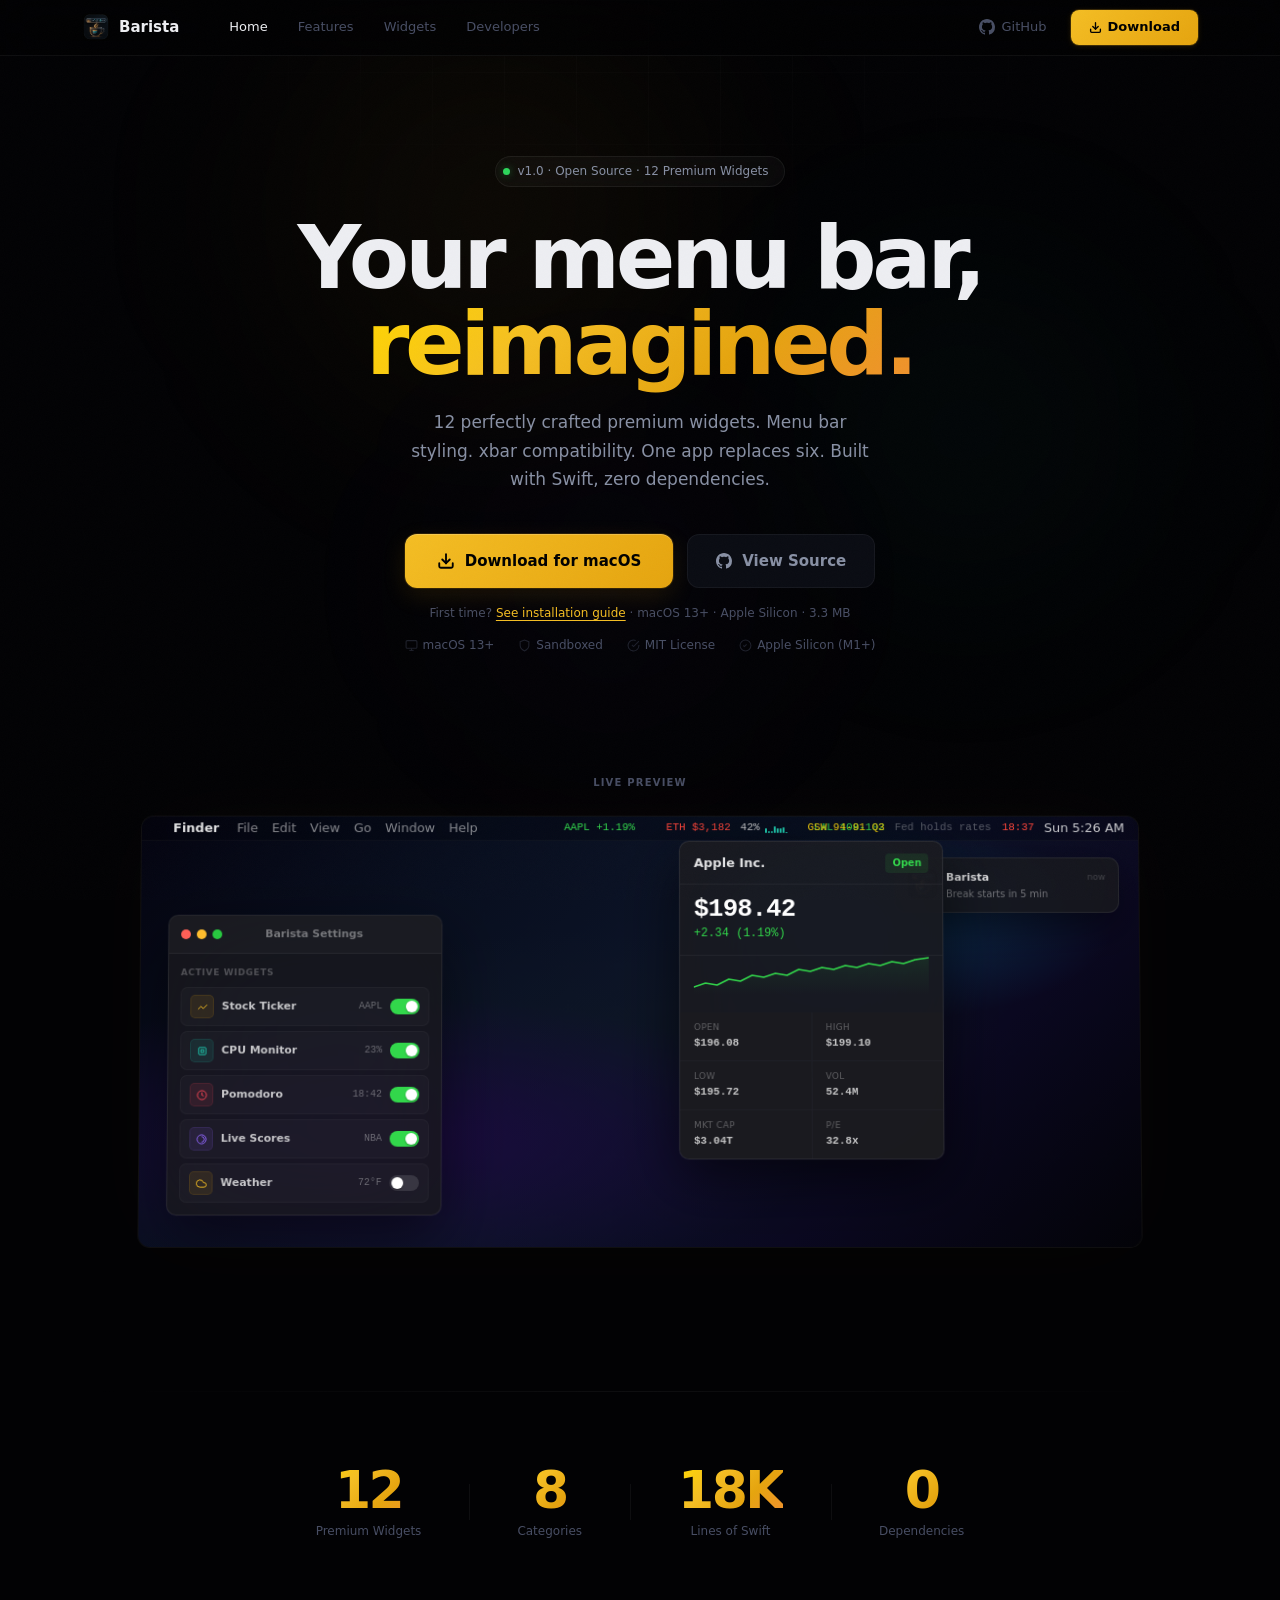
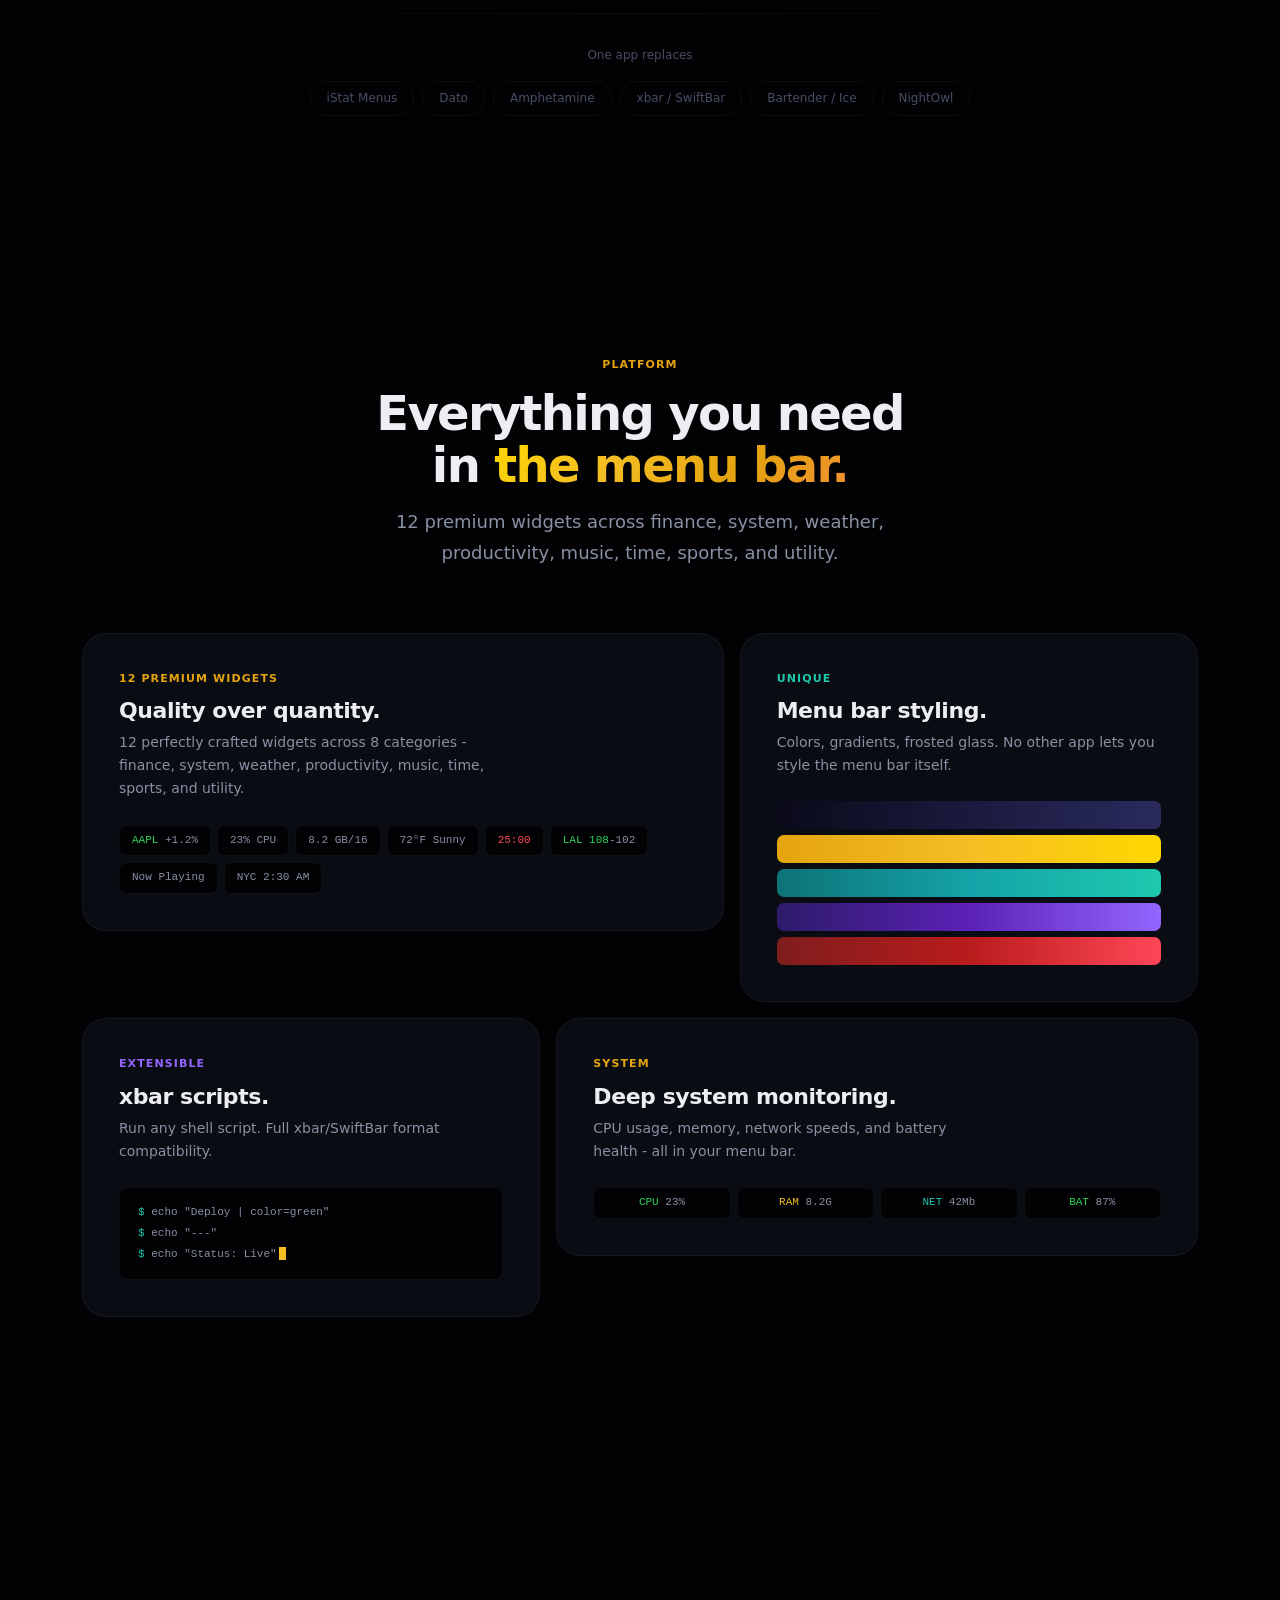
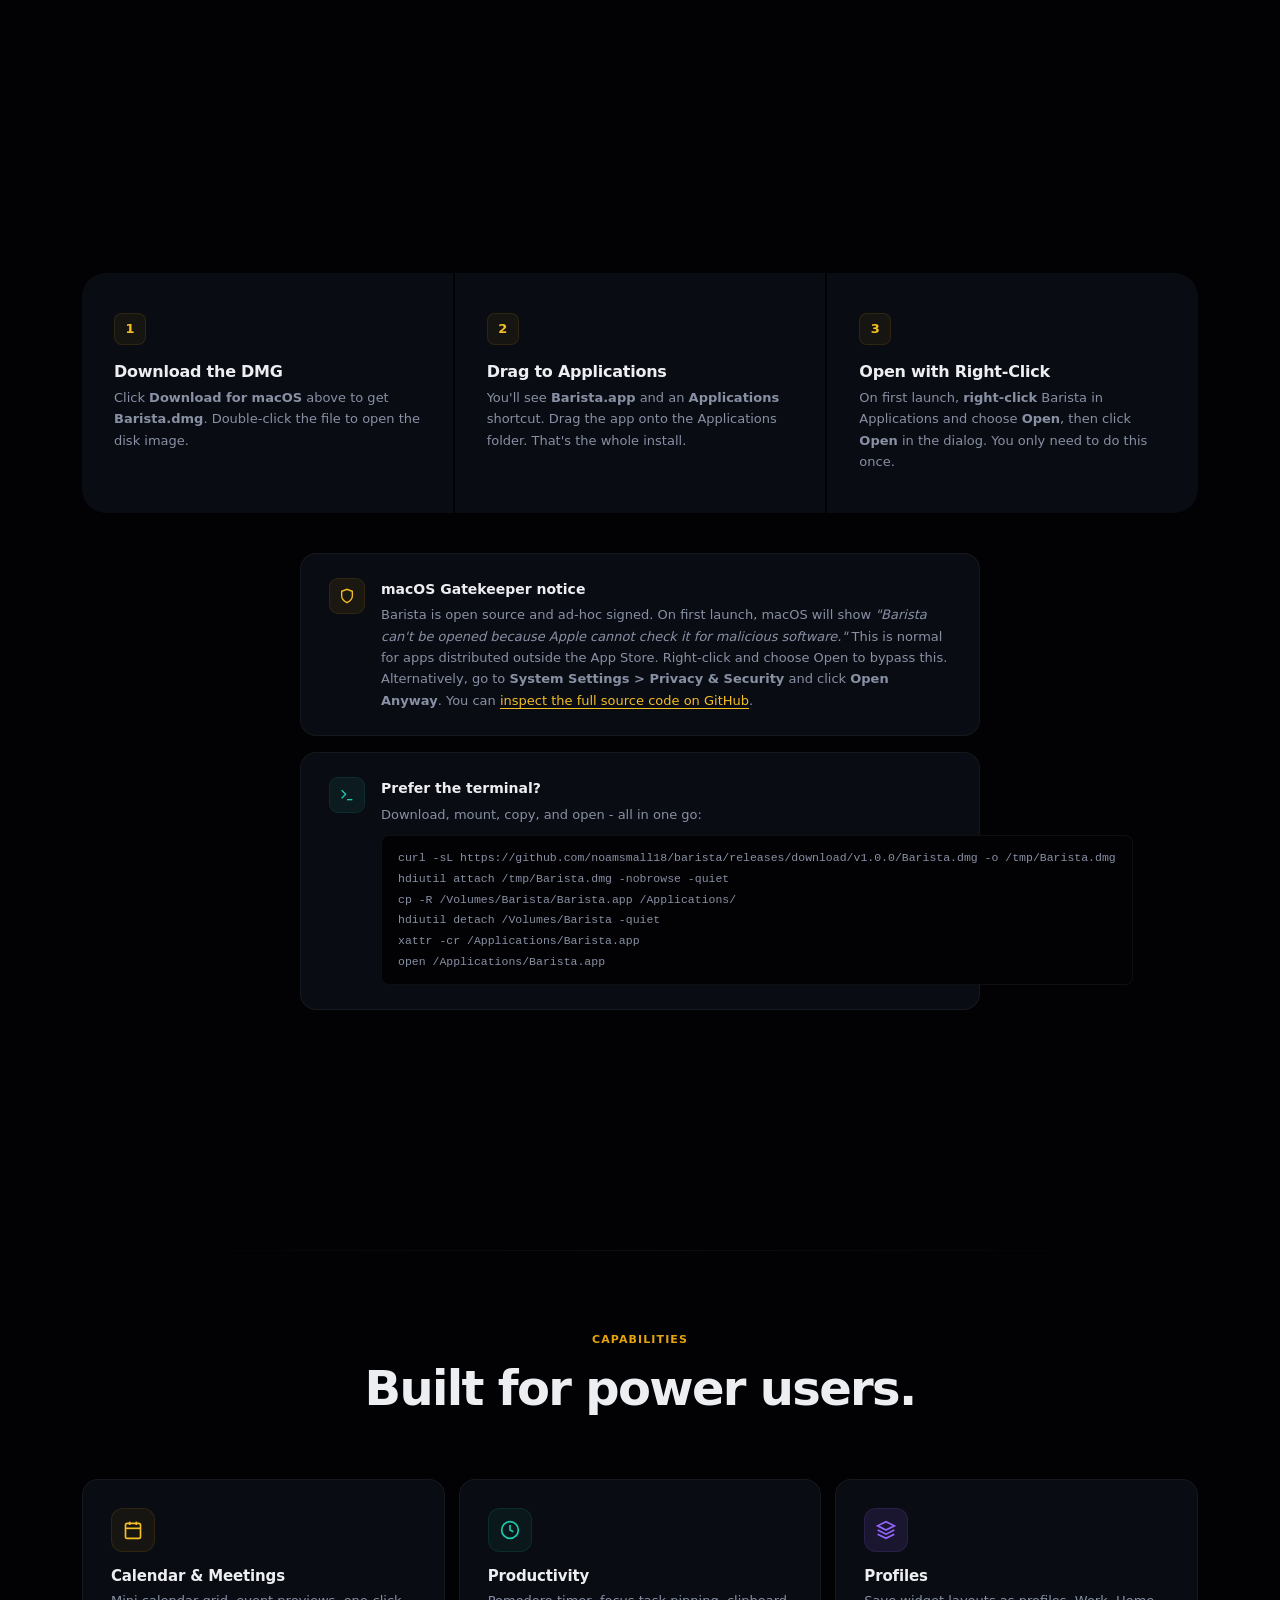
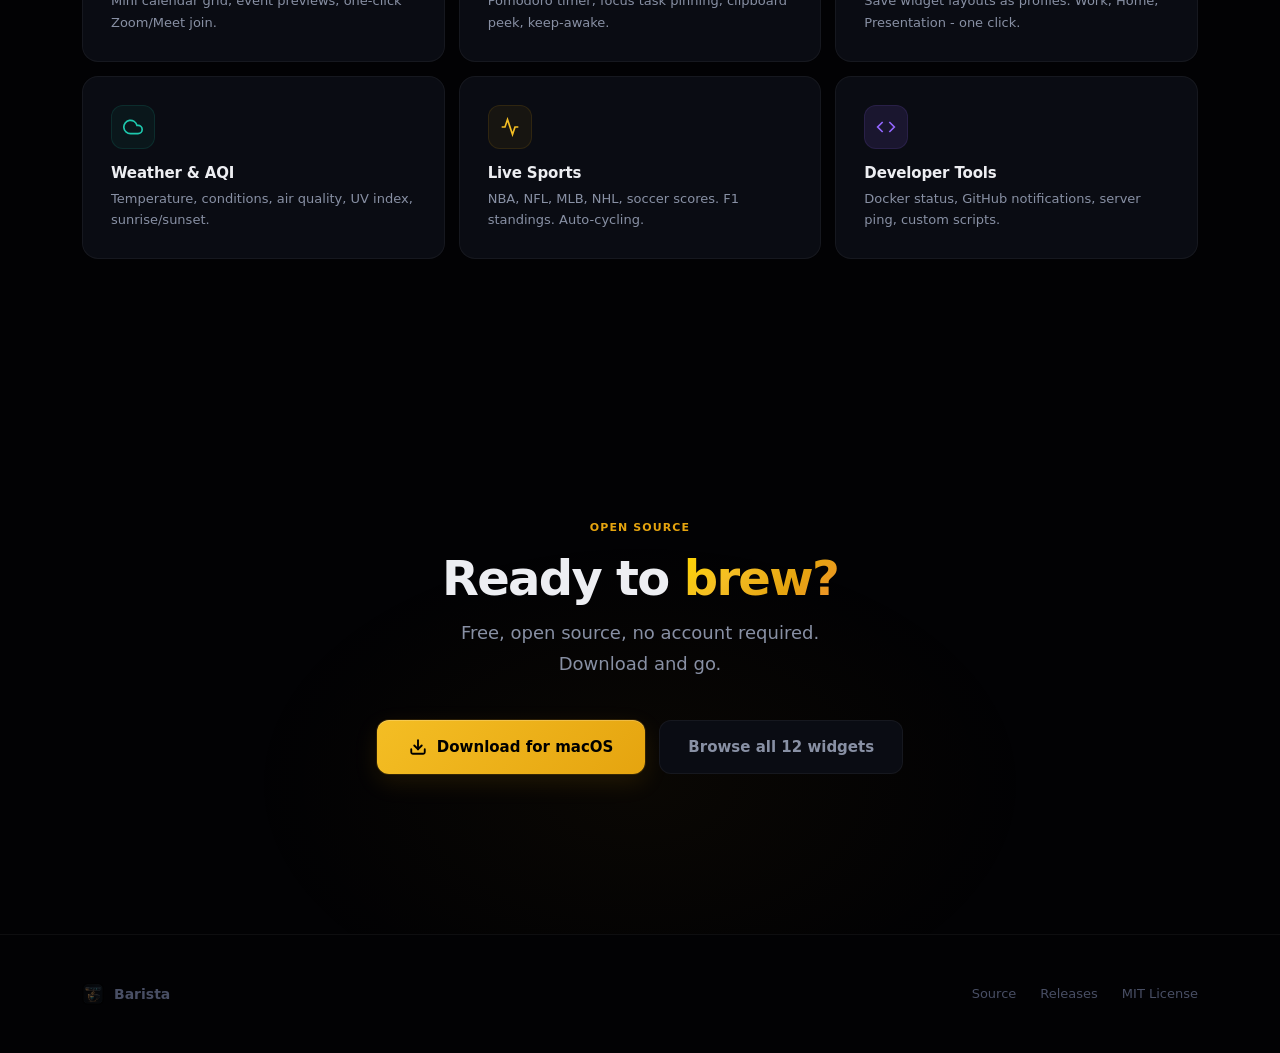
==== commit 9665b9b0: "Market ticker: portfolios, research terminal, trade ledger, session split Four months of work on the" ====
--- a/docs/index.html
+++ b/docs/index.html
@@ -4,565 +4,946 @@
 <meta charset="UTF-8">
 <meta name="viewport" content="width=device-width, initial-scale=1.0">
 <title>Barista - The Menu Bar Platform for macOS</title>
-<meta name="description" content="52 widgets, menu bar styling, script support. The most powerful menu bar app for macOS. Free and open source.">
+<meta name="description" content="12 premium widgets across 8 categories. Menu bar styling, xbar compatibility. The most powerful menu bar app for macOS.">
 <link rel="icon" type="image/png" href="icon.png">
+<link rel="stylesheet" href="style.css">
 <style>
-*,*::before,*::after{margin:0;padding:0;box-sizing:border-box}
-:root{
-  --bg:#0a0c10;--bg2:#12151c;--bg3:#1a1e28;--bg4:#232836;
-  --text:#f0f0f2;--text2:#9ca3b4;--text3:#5f6678;
-  --amber:#e8922a;--amber2:#f5a623;--amber3:#ffc971;--amber-glow:rgba(232,146,42,.15);
-  --cyan:#2dd4bf;--cyan2:#5eead4;--cyan-glow:rgba(45,212,191,.12);
-  --border:rgba(255,255,255,.06);--border2:rgba(255,255,255,.1);
-}
-body{
-  font-family:-apple-system,BlinkMacSystemFont,'SF Pro Display','Inter','Segoe UI',sans-serif;
-  background:var(--bg);color:var(--text);
-  overflow-x:hidden;line-height:1.6;-webkit-font-smoothing:antialiased;
-}
-a{color:var(--amber2);text-decoration:none}
-a:hover{color:var(--amber3)}
-code{font-family:'SF Mono',SFMono-Regular,Menlo,monospace;font-size:.9em;background:var(--bg3);padding:2px 6px;border-radius:4px}
-
-/* Noise texture */
-body::before{
-  content:'';position:fixed;inset:0;z-index:9999;pointer-events:none;opacity:.025;
-  background-image:url("data:image/svg+xml,%3Csvg viewBox='0 0 256 256' xmlns='http://www.w3.org/2000/svg'%3E%3Cfilter id='n'%3E%3CfeTurbulence type='fractalNoise' baseFrequency='.85' numOctaves='4' stitchTiles='stitch'/%3E%3C/filter%3E%3Crect width='100%25' height='100%25' filter='url(%23n)'/%3E%3C/svg%3E");
-}
-
-/* Background glows */
-.glow{position:fixed;border-radius:50%;filter:blur(140px);pointer-events:none;z-index:0}
-.glow-1{width:700px;height:700px;background:radial-gradient(circle,rgba(232,146,42,.1),transparent 70%);top:-300px;left:50%;transform:translateX(-50%)}
-.glow-2{width:500px;height:500px;background:radial-gradient(circle,rgba(45,212,191,.06),transparent 70%);bottom:30%;right:-200px}
-.glow-3{width:600px;height:600px;background:radial-gradient(circle,rgba(232,146,42,.05),transparent 70%);bottom:-200px;left:-100px}
-
-.container{max-width:1100px;margin:0 auto;padding:0 24px;position:relative;z-index:1}
-
-/* -------- NAV -------- */
-nav{
-  position:fixed;top:0;left:0;right:0;z-index:100;
-  backdrop-filter:blur(24px) saturate(1.6);-webkit-backdrop-filter:blur(24px) saturate(1.6);
-  background:rgba(10,12,16,.75);border-bottom:1px solid var(--border);
-}
-nav .container{display:flex;align-items:center;justify-content:space-between;height:64px}
-.nav-brand{display:flex;align-items:center;gap:10px;font-weight:700;font-size:18px;letter-spacing:-.02em}
-.nav-brand img{width:34px;height:34px;border-radius:9px;box-shadow:0 0 12px rgba(232,146,42,.2)}
-.nav-links{display:flex;gap:28px;align-items:center}
-.nav-links a{color:var(--text2);font-size:14px;font-weight:500;transition:color .2s}
-.nav-links a:hover{color:var(--text)}
-.nav-dl{
-  background:linear-gradient(135deg,var(--amber),#d97c0a);color:#fff!important;
-  padding:8px 22px;border-radius:10px;font-weight:600;font-size:14px;transition:all .2s;
-  box-shadow:0 0 16px rgba(232,146,42,.15);
-}
-.nav-dl:hover{transform:translateY(-1px);box-shadow:0 4px 24px rgba(232,146,42,.3);color:#fff!important}
-
-/* -------- HERO -------- */
-.hero{padding:140px 0 80px;text-align:center}
-.hero-icon{
-  width:140px;height:140px;border-radius:32px;margin:0 auto 40px;
-  box-shadow:
-    0 0 0 1px rgba(232,146,42,.15),
-    0 0 60px rgba(232,146,42,.12),
-    0 0 120px rgba(232,146,42,.06),
-    0 24px 80px rgba(0,0,0,.6);
-  animation:float 6s ease-in-out infinite;
-}
-@keyframes float{0%,100%{transform:translateY(0)}50%{transform:translateY(-8px)}}
+/* ==============================
+   HOME PAGE
+   ============================== */
+
+/* --- Ambient background --- */
+.ambient{
+  position:fixed;inset:0;z-index:0;pointer-events:none;overflow:hidden;
+}
+.orb{
+  position:absolute;border-radius:50%;filter:blur(100px);
+  animation:orb-float 20s ease-in-out infinite alternate;
+}
+.orb-1{
+  width:600px;height:600px;top:-10%;left:15%;
+  background:radial-gradient(circle,rgba(229,164,15,.07),transparent 70%);
+}
+.orb-2{
+  width:500px;height:500px;top:20%;right:5%;
+  background:radial-gradient(circle,rgba(30,201,174,.05),transparent 70%);
+  animation-delay:-7s;animation-duration:25s;
+}
+.orb-3{
+  width:450px;height:450px;bottom:10%;left:30%;
+  background:radial-gradient(circle,rgba(147,102,255,.04),transparent 70%);
+  animation-delay:-13s;animation-duration:22s;
+}
+@keyframes orb-float{
+  0%{transform:translate(0,0) scale(1)}
+  33%{transform:translate(40px,-30px) scale(1.05)}
+  66%{transform:translate(-20px,40px) scale(.95)}
+  100%{transform:translate(30px,20px) scale(1.02)}
+}
+
+/* --- Hero --- */
+.hero{
+  position:relative;
+  padding:calc(var(--nav-h) + 100px) 0 60px;
+  text-align:center;
+  overflow:visible;
+}
 .hero-badge{
   display:inline-flex;align-items:center;gap:8px;
-  background:rgba(232,146,42,.06);border:1px solid rgba(232,146,42,.18);
-  padding:6px 18px;border-radius:100px;font-size:13px;color:var(--amber2);
-  margin-bottom:32px;font-weight:500;
-}
-.hero-badge .dot{width:6px;height:6px;background:var(--amber);border-radius:50%;animation:pulse 2s ease-in-out infinite}
-@keyframes pulse{0%,100%{opacity:1;transform:scale(1)}50%{opacity:.4;transform:scale(.8)}}
-.hero h1{
-  font-size:clamp(44px,7.5vw,76px);font-weight:800;letter-spacing:-.045em;
-  line-height:1.05;margin-bottom:20px;
-  background:linear-gradient(135deg,#fff 0%,#f0f0f2 35%,var(--amber3) 100%);
-  -webkit-background-clip:text;-webkit-text-fill-color:transparent;background-clip:text;
-}
-.hero p{font-size:19px;color:var(--text2);max-width:540px;margin:0 auto 44px;line-height:1.75}
-.hero p strong{color:var(--text);font-weight:600}
-.hero-actions{display:flex;gap:14px;justify-content:center;align-items:center;flex-wrap:wrap}
-
-/* Download button - the star */
-.btn-download{
-  display:inline-flex;align-items:center;gap:12px;
-  background:linear-gradient(135deg,var(--amber),#c77a0a);
-  color:#fff;padding:18px 40px;border-radius:16px;
-  font-weight:700;font-size:17px;transition:all .25s;
-  border:none;cursor:pointer;position:relative;overflow:hidden;
-  box-shadow:0 0 0 1px rgba(232,146,42,.4),0 6px 30px rgba(232,146,42,.25);
-}
-.btn-download::before{
-  content:'';position:absolute;inset:0;
-  background:linear-gradient(135deg,rgba(255,255,255,.15),transparent 60%);
+  padding:5px 16px 5px 7px;
+  background:rgba(255,255,255,.03);
+  border:1px solid rgba(255,255,255,.06);
+  border-radius:100px;font-size:12px;font-weight:500;
+  color:var(--text2);margin-bottom:28px;
+  backdrop-filter:blur(12px);
+  transition:border-color .3s,background .3s;
+}
+.hero-badge:hover{border-color:rgba(255,255,255,.1);background:rgba(255,255,255,.05)}
+.hero-badge-dot{
+  width:7px;height:7px;border-radius:50%;background:var(--green);
+  box-shadow:0 0 8px rgba(45,213,91,.4);
+  animation:dot-pulse 2s ease infinite;
+}
+@keyframes dot-pulse{0%,100%{opacity:1;box-shadow:0 0 8px rgba(45,213,91,.4)}50%{opacity:.5;box-shadow:0 0 4px rgba(45,213,91,.2)}}
+
+.hero h1{margin-bottom:20px}
+.hero .t-body-lg{
+  max-width:480px;margin:0 auto 40px;font-size:17px;
+  color:var(--text2);line-height:1.7;
+}
+.hero .btn-row{justify-content:center;margin-bottom:16px}
+
+.hero-sub{
+  display:flex;gap:24px;justify-content:center;flex-wrap:wrap;
+  margin-top:8px;
+}
+.hero-sub-item{
+  display:flex;align-items:center;gap:5px;
+  font-size:12px;color:var(--text3);font-weight:500;
+}
+.hero-sub-item svg{width:13px;height:13px;opacity:.4}
+
+/* --- Mockup --- */
+.mockup-wrap{
+  padding:60px 0 20px;
+  position:relative;
+}
+.mockup-label{
+  text-align:center;font-size:10px;font-weight:700;
+  letter-spacing:.12em;text-transform:uppercase;
+  color:var(--text3);margin-bottom:20px;
+}
+.mockup-frame{
+  max-width:1020px;margin:0 auto;
+  perspective:2000px;position:relative;
+}
+.mockup-screen{
+  border-radius:12px;overflow:hidden;
+  transform:rotateX(2deg) scale(.98);
+  transition:transform .8s var(--ease),box-shadow .8s var(--ease);
+  box-shadow:
+    0 0 0 1px rgba(255,255,255,.05),
+    0 20px 60px rgba(0,0,0,.5),
+    0 0 100px rgba(229,164,15,.03);
+  position:relative;
+}
+.mockup-screen:hover{
+  transform:rotateX(0) scale(1);
+  box-shadow:
+    0 0 0 1px rgba(255,255,255,.07),
+    0 40px 100px rgba(0,0,0,.6),
+    0 0 160px rgba(229,164,15,.05);
+}
+
+/* Reflection */
+.mockup-reflect{
+  max-width:1020px;margin:0 auto;
+  height:120px;
+  background:linear-gradient(to bottom,rgba(229,164,15,.02),transparent);
+  mask-image:linear-gradient(to bottom,rgba(0,0,0,.3),transparent);
+  -webkit-mask-image:linear-gradient(to bottom,rgba(0,0,0,.3),transparent);
+  border-radius:0 0 12px 12px;
+  transform:scaleY(-1) translateY(0);
+  opacity:.15;
   pointer-events:none;
 }
-.btn-download:hover{
-  transform:translateY(-2px);color:#fff;
-  box-shadow:0 0 0 1px rgba(232,146,42,.6),0 10px 50px rgba(232,146,42,.35);
-}
-.btn-download svg{width:20px;height:20px}
-.btn-download .size{font-weight:400;opacity:.7;font-size:14px}
-
-.btn-gh{
-  display:inline-flex;align-items:center;gap:10px;
-  background:var(--bg2);border:1px solid var(--border2);
-  color:var(--text2);padding:18px 32px;border-radius:16px;
-  font-weight:600;font-size:16px;transition:all .25s;
-}
-.btn-gh:hover{border-color:var(--text3);color:var(--text);transform:translateY(-2px)}
-.btn-gh svg{width:18px;height:18px}
-
-.hero-sub{margin-top:20px;font-size:13px;color:var(--text3);display:flex;gap:20px;justify-content:center;flex-wrap:wrap}
-.hero-sub span{display:flex;align-items:center;gap:5px}
-.hero-sub svg{opacity:.6}
-
-/* -------- MENU BAR DEMO -------- */
-.menubar-wrap{margin:72px auto 0;max-width:840px;position:relative}
-.menubar-glow{
-  position:absolute;inset:-20px -40px;
-  background:radial-gradient(ellipse at center,rgba(232,146,42,.06),transparent 70%);
-  filter:blur(30px);pointer-events:none;
-}
-.menubar{
+
+/* macOS desktop */
+.mac-wall{
   position:relative;
-  background:linear-gradient(180deg,rgba(18,21,28,.95),rgba(18,21,28,.7));
+  background:
+    radial-gradient(ellipse 80% 60% at 25% 75%,#1a0a3e 0%,transparent 55%),
+    radial-gradient(ellipse 50% 50% at 75% 25%,#0a2a4a 0%,transparent 45%),
+    radial-gradient(ellipse 60% 40% at 50% 50%,#0d1525 0%,transparent 60%),
+    linear-gradient(135deg,#040410,#080e1e,#0c1428,#0a0820,#030308);
+  min-height:440px;overflow:visible;
+}
+
+/* menu bar */
+.mb{
+  display:flex;align-items:center;justify-content:space-between;
+  height:25px;padding:0 14px;
+  background:rgba(0,0,0,.3);
+  backdrop-filter:blur(50px) saturate(2);
+  -webkit-backdrop-filter:blur(50px) saturate(2);
+  border-bottom:1px solid rgba(255,255,255,.03);
+  font-size:13px;font-weight:500;color:rgba(255,255,255,.88);
+}
+.mb-left{display:flex;align-items:center;gap:18px}
+.mb-apple{font-size:15px;opacity:.85}
+.mb-app{font-weight:600;font-size:13px}
+.mb-menus{display:flex;gap:14px;font-size:13px;color:rgba(255,255,255,.5);font-weight:400}
+.mb-right{display:flex;align-items:center;gap:10px;font-size:11px;font-family:var(--mono);font-weight:500}
+.mb-clock{
+  color:rgba(255,255,255,.78);font-family:var(--font);
+  font-weight:500;font-size:13px;font-variant-numeric:tabular-nums;
+}
+
+.mb-w{white-space:nowrap}
+.mb-g{color:#32d74b}
+.mb-r{color:#ff453a}
+.mb-a{color:#ffd60a}
+.mb-d{color:rgba(255,255,255,.32)}
+.mb-wh{color:rgba(255,255,255,.78)}
+
+/* cycling */
+.mb-cyc{display:inline-block;position:relative;min-width:88px;text-align:right}
+.mb-cyc-i{
+  position:absolute;right:0;top:0;opacity:0;
+  transition:opacity .45s ease,transform .45s ease;
+  transform:translateY(3px);white-space:nowrap;
+}
+.mb-cyc-i.on{opacity:1;transform:translateY(0);position:relative}
+
+/* ticker scroll */
+.mb-scroll{display:inline-block;width:100px;overflow:hidden;vertical-align:bottom}
+.mb-scroll-in{display:inline-block;white-space:nowrap;animation:mb-scr 14s linear infinite}
+@keyframes mb-scr{0%{transform:translateX(0)}100%{transform:translateX(-50%)}}
+
+/* sparkline */
+.mb-spark{display:inline-flex;align-items:flex-end;gap:1px;height:11px;vertical-align:middle;margin:0 2px}
+.mb-spark-bar{width:2px;border-radius:1px;background:var(--teal);transition:height .6s var(--ease)}
+
+/* --- Popover --- */
+.pop{
+  position:absolute;top:25px;right:200px;width:270px;
+  background:rgba(26,26,30,.9);
+  backdrop-filter:blur(50px) saturate(2);
+  -webkit-backdrop-filter:blur(50px) saturate(2);
+  border:1px solid rgba(255,255,255,.08);
+  border-radius:10px;
+  box-shadow:0 20px 60px rgba(0,0,0,.6),0 0 0 .5px rgba(255,255,255,.04);
+  z-index:10;overflow:hidden;
+  animation:pop-in .4s var(--ease) both;animation-delay:.8s;
+}
+@keyframes pop-in{from{opacity:0;transform:translateY(-8px) scale(.96)}to{opacity:1;transform:none}}
+
+.pop-head{padding:12px 14px 10px;border-bottom:1px solid rgba(255,255,255,.05);display:flex;align-items:center;justify-content:space-between}
+.pop-title{font-size:13px;font-weight:700;color:rgba(255,255,255,.88)}
+.pop-badge{font-size:10px;font-weight:600;padding:2px 7px;border-radius:4px;background:rgba(50,215,75,.1);color:#32d74b}
+
+.pop-price{padding:12px 14px;border-bottom:1px solid rgba(255,255,255,.05)}
+.pop-price-big{font-family:var(--mono);font-size:26px;font-weight:700;color:#fff;letter-spacing:-.03em;line-height:1}
+.pop-price-chg{font-family:var(--mono);font-size:12px;color:#32d74b;margin-top:3px;font-weight:500}
+
+.pop-chart{padding:10px 14px;border-bottom:1px solid rgba(255,255,255,.05);display:flex;align-items:flex-end;gap:2px;height:52px}
+.pop-bar{flex:1;border-radius:1.5px 1.5px 0 0;transition:height .4s var(--ease)}
+.pop-bar-g{background:#32d74b}
+.pop-bar-r{background:#ff453a}
+
+.pop-stats{display:grid;grid-template-columns:1fr 1fr;gap:1px;background:rgba(255,255,255,.03)}
+.pop-stat{padding:8px 14px;background:rgba(26,26,30,.88)}
+.pop-stat-l{font-size:9px;font-weight:500;color:rgba(255,255,255,.3);text-transform:uppercase;letter-spacing:.04em;margin-bottom:1px}
+.pop-stat-v{font-family:var(--mono);font-size:11px;font-weight:600;color:rgba(255,255,255,.75)}
+
+/* --- Float window --- */
+.fw{
+  position:absolute;bottom:32px;left:28px;width:280px;
+  background:rgba(24,24,28,.85);
+  backdrop-filter:blur(50px) saturate(2);
+  -webkit-backdrop-filter:blur(50px) saturate(2);
   border:1px solid rgba(255,255,255,.07);
-  border-radius:12px;padding:10px 20px;
-  display:flex;align-items:center;justify-content:space-between;
-  backdrop-filter:blur(10px);
-  box-shadow:0 20px 60px rgba(0,0,0,.5),inset 0 1px 0 rgba(255,255,255,.04);
-}
-.mb-left{display:flex;align-items:center;gap:8px}
-.mb-logo{width:18px;height:18px;border-radius:4px;opacity:.8}
-.mb-apple{color:var(--text2);font-size:15px;margin-right:4px}
-.mb-app{color:var(--text2);font-size:13px;font-weight:600}
-.mb-right{display:flex;gap:14px;align-items:center;font-size:12px;font-weight:500;font-family:'SF Mono',SFMono-Regular,Menlo,monospace}
-.mb-w{display:flex;align-items:center;gap:4px;padding:3px 8px;border-radius:5px;transition:background .2s}
-.mb-w:hover{background:rgba(255,255,255,.05)}
-.mb-g{color:#4ade80}.mb-r{color:#f87171}.mb-c{color:var(--cyan)}.mb-a{color:var(--amber2)}.mb-m{color:var(--text2)}
-.mb-time{color:var(--text2);font-size:13px;font-weight:500;font-family:inherit}
-
-/* -------- STATS -------- */
-.stats{
-  display:flex;gap:0;justify-content:center;padding:80px 0;
-  border-bottom:1px solid var(--border);margin:0 auto;max-width:800px;
-}
-.stat{flex:1;text-align:center;position:relative}
-.stat+.stat::before{content:'';position:absolute;left:0;top:20%;height:60%;width:1px;background:var(--border2)}
-.stat-num{
-  font-size:52px;font-weight:800;letter-spacing:-.04em;
-  background:linear-gradient(135deg,var(--amber),var(--amber3));
-  -webkit-background-clip:text;-webkit-text-fill-color:transparent;background-clip:text;
-}
-.stat-label{font-size:13px;color:var(--text3);margin-top:4px;font-weight:500}
-
-/* -------- SECTIONS -------- */
-section{padding:100px 0}
-.section-tag{
-  display:inline-flex;align-items:center;gap:6px;
-  font-size:12px;font-weight:700;color:var(--amber);
-  text-transform:uppercase;letter-spacing:.1em;margin-bottom:14px;
-}
-.section-tag .bar{width:20px;height:2px;background:var(--amber);border-radius:2px}
-.section-title{font-size:clamp(30px,4.5vw,46px);font-weight:800;letter-spacing:-.035em;line-height:1.12;margin-bottom:14px}
-.section-desc{font-size:17px;color:var(--text2);max-width:520px;line-height:1.7}
-
-/* -------- FEATURES -------- */
-.features{display:grid;grid-template-columns:repeat(3,1fr);gap:16px;margin-top:56px}
-.feat{
-  background:var(--bg2);border:1px solid var(--border);border-radius:16px;
-  padding:28px;transition:all .35s;position:relative;overflow:hidden;
-}
-.feat:hover{border-color:rgba(232,146,42,.2);transform:translateY(-3px);box-shadow:0 16px 48px rgba(0,0,0,.3)}
-.feat::before{
-  content:'';position:absolute;top:0;left:0;right:0;height:1px;
-  background:linear-gradient(90deg,transparent,rgba(232,146,42,.25),transparent);
-  opacity:0;transition:opacity .35s;
-}
-.feat:hover::before{opacity:1}
-.feat-icon{
-  width:44px;height:44px;border-radius:11px;
+  border-radius:10px;
+  box-shadow:0 24px 64px rgba(0,0,0,.5),0 0 0 .5px rgba(255,255,255,.03);
+  overflow:hidden;
+  animation:fw-in .5s var(--ease) both;animation-delay:1.2s;
+}
+@keyframes fw-in{from{opacity:0;transform:translateY(14px) scale(.96)}to{opacity:1;transform:none}}
+
+.fw-bar{display:flex;align-items:center;gap:6px;padding:10px 12px;background:rgba(255,255,255,.02);border-bottom:1px solid rgba(255,255,255,.05)}
+.fw-dot{width:10px;height:10px;border-radius:50%}
+.fw-dot-r{background:#ff5f57}
+.fw-dot-y{background:#febc2e}
+.fw-dot-g{background:#28c840}
+.fw-title{flex:1;text-align:center;font-size:11px;font-weight:600;color:rgba(255,255,255,.4);margin-right:30px}
+.fw-body{padding:12px}
+.fw-lbl{font-size:9px;font-weight:700;letter-spacing:.07em;text-transform:uppercase;color:rgba(255,255,255,.25);margin-bottom:8px}
+.fw-rows{display:flex;flex-direction:column;gap:5px}
+.fw-row{
+  display:flex;align-items:center;gap:8px;padding:7px 9px;
+  border-radius:7px;background:rgba(255,255,255,.025);border:1px solid rgba(255,255,255,.03);
+  transition:background .2s;
+}
+.fw-row:hover{background:rgba(255,255,255,.04)}
+.fw-ico{
+  width:24px;height:24px;border-radius:5px;display:flex;align-items:center;
+  justify-content:center;font-size:11px;flex-shrink:0;
+}
+.fw-ico-a{background:rgba(229,164,15,.1);border:1px solid rgba(229,164,15,.12)}
+.fw-ico-t{background:rgba(30,201,174,.1);border:1px solid rgba(30,201,174,.12)}
+.fw-ico-p{background:rgba(147,102,255,.1);border:1px solid rgba(147,102,255,.12)}
+.fw-ico-r{background:rgba(255,71,87,.1);border:1px solid rgba(255,71,87,.12)}
+.fw-name{flex:1;font-size:11px;font-weight:600;color:rgba(255,255,255,.75)}
+.fw-val{font-family:var(--mono);font-size:10px;font-weight:500;color:rgba(255,255,255,.35)}
+.fw-tog{width:30px;height:16px;border-radius:8px;background:#32d74b;position:relative;flex-shrink:0}
+.fw-tog::after{content:'';position:absolute;top:2px;left:16px;width:12px;height:12px;border-radius:50%;background:#fff;box-shadow:0 1px 2px rgba(0,0,0,.3)}
+.fw-tog.off{background:rgba(255,255,255,.12)}
+.fw-tog.off::after{left:2px}
+
+/* --- Notification --- */
+.fn{
+  position:absolute;top:42px;right:20px;width:230px;
+  background:rgba(24,24,28,.85);
+  backdrop-filter:blur(50px) saturate(2);
+  -webkit-backdrop-filter:blur(50px) saturate(2);
+  border:1px solid rgba(255,255,255,.07);
+  border-radius:11px;
+  box-shadow:0 14px 40px rgba(0,0,0,.45);
+  padding:11px 13px;display:flex;align-items:flex-start;gap:9px;
+  animation:fn-in .4s var(--ease) both;animation-delay:2s;
+}
+@keyframes fn-in{from{opacity:0;transform:translateX(16px)}to{opacity:1;transform:none}}
+.fn-ico{width:30px;height:30px;border-radius:7px;flex-shrink:0;overflow:hidden}
+.fn-ico img{width:100%;height:100%}
+.fn-body{flex:1;min-width:0}
+.fn-t{font-size:11px;font-weight:700;color:rgba(255,255,255,.85);margin-bottom:1px}
+.fn-b{font-size:10px;color:rgba(255,255,255,.4);line-height:1.4}
+.fn-time{font-size:9px;color:rgba(255,255,255,.2);flex-shrink:0;margin-top:1px}
+
+/* --- Mini chart in popover (sparkline SVG) --- */
+.mini-chart{padding:0 14px 10px}
+.mini-chart svg{width:100%;height:40px}
+.mini-chart path{fill:none;stroke:#32d74b;stroke-width:1.5;stroke-linecap:round;stroke-linejoin:round}
+.mini-chart .area{fill:url(#chartGrad);stroke:none;opacity:.3}
+
+/* --- Stats section --- */
+.stats-section{position:relative;z-index:1}
+.stats-row{display:flex;justify-content:center;gap:0;padding:72px 0}
+.stat{padding:0 48px;text-align:center;position:relative}
+.stat+.stat::before{
+  content:'';position:absolute;left:0;top:50%;transform:translateY(-50%);
+  width:1px;height:36px;background:var(--border);
+}
+.stat-val{
+  font-size:52px;font-weight:800;letter-spacing:-.05em;line-height:1;
+  margin-bottom:6px;font-variant-numeric:tabular-nums;
+}
+.stat-label{font-size:12px;color:var(--text3);font-weight:500}
+
+/* --- Logos/replaces --- */
+.replaces{text-align:center;padding:32px 0 80px;position:relative;z-index:1}
+.replaces-label{font-size:12px;color:var(--text3);font-weight:500;margin-bottom:16px}
+.replaces-row{display:flex;align-items:center;justify-content:center;gap:8px;flex-wrap:wrap}
+.replaces-pill{
+  font-size:12px;font-weight:500;color:var(--text3);
+  padding:7px 16px;border:1px solid var(--border);border-radius:100px;
+  transition:all .25s var(--ease);white-space:nowrap;
+}
+.replaces-pill:hover{color:var(--text2);border-color:var(--border-h);background:rgba(255,255,255,.02);transform:translateY(-1px)}
+
+/* --- Bento feature grid --- */
+.bento-card{
+  background:var(--surface);border:1px solid var(--border);
+  border-radius:var(--r-xl);padding:36px;
+  position:relative;overflow:hidden;transition:all .4s var(--ease);
+}
+.bento-card::before{
+  content:'';position:absolute;inset:0;opacity:0;transition:opacity .4s;
+  background:radial-gradient(600px circle at var(--mouse-x,50%) var(--mouse-y,50%),rgba(255,255,255,.02),transparent 40%);
+}
+.bento-card:hover::before{opacity:1}
+.bento-card:hover{border-color:var(--border-h);transform:translateY(-3px);box-shadow:0 16px 64px rgba(0,0,0,.25)}
+.bento-card .t-label{margin-bottom:12px;display:block}
+.bento-card h3{font-size:22px;font-weight:700;letter-spacing:-.02em;margin-bottom:8px}
+.bento-card p{font-size:14px;line-height:1.65;color:var(--text2);max-width:380px}
+.bento-visual{margin-top:24px}
+
+/* demo elements */
+.demo-pills{display:flex;flex-wrap:wrap;gap:6px}
+.demo-pill{
+  background:var(--bg);border:1px solid var(--border);border-radius:7px;
+  padding:6px 12px;font-size:11px;font-family:var(--mono);
+  color:var(--text2);transition:border-color .2s,transform .2s;
+}
+.demo-pill:hover{border-color:var(--border-h);transform:translateY(-1px)}
+
+.demo-bars{display:flex;flex-direction:column;gap:6px}
+.demo-bar{height:28px;border-radius:7px;transition:transform .3s var(--ease)}
+.demo-bar:hover{transform:scaleX(1.02)}
+
+.demo-term{
+  background:var(--bg);border:1px solid var(--border);border-radius:8px;
+  padding:14px 18px;font-family:var(--mono);font-size:11px;line-height:1.9;color:var(--text2);
+}
+.demo-term .p{color:var(--teal)}
+.demo-term .cursor{
+  display:inline-block;width:7px;height:13px;background:var(--amber-b);
+  animation:blink 1s step-end infinite;vertical-align:text-bottom;margin-left:2px;
+}
+@keyframes blink{0%,100%{opacity:1}50%{opacity:0}}
+
+/* --- Feature cards --- */
+.feat-grid{display:grid;grid-template-columns:repeat(3,1fr);gap:14px}
+.feat-card{
+  background:var(--surface);border:1px solid var(--border);
+  border-radius:var(--r-lg);padding:28px;
+  transition:all .35s var(--ease);position:relative;
+}
+.feat-card::after{
+  content:'';position:absolute;inset:-1px;border-radius:inherit;padding:1px;
+  background:linear-gradient(135deg,rgba(229,164,15,.1),transparent 50%,rgba(30,201,174,.1));
+  mask:linear-gradient(#fff 0 0) content-box,linear-gradient(#fff 0 0);
+  -webkit-mask:linear-gradient(#fff 0 0) content-box,linear-gradient(#fff 0 0);
+  mask-composite:exclude;-webkit-mask-composite:xor;opacity:0;transition:opacity .35s;
+}
+.feat-card:hover::after{opacity:1}
+.feat-card:hover{transform:translateY(-3px);box-shadow:0 12px 48px rgba(0,0,0,.2)}
+.feat-card .icon-box{margin-bottom:16px}
+.feat-card h4{font-size:15px;font-weight:650;margin-bottom:6px;letter-spacing:-.01em}
+.feat-card p{font-size:13px;line-height:1.65;color:var(--text2)}
+
+/* --- How it works --- */
+.how-grid{display:grid;grid-template-columns:repeat(3,1fr);gap:2px;counter-reset:step}
+.how-step{
+  background:var(--surface);padding:40px 32px;position:relative;
+  transition:background .3s;
+}
+.how-step:first-child{border-radius:var(--r-xl) 0 0 var(--r-xl)}
+.how-step:last-child{border-radius:0 var(--r-xl) var(--r-xl) 0}
+.how-step:hover{background:var(--surface2)}
+.how-num{
   display:flex;align-items:center;justify-content:center;
-  font-size:20px;margin-bottom:18px;
-}
-.feat-icon.amber{background:rgba(232,146,42,.08);border:1px solid rgba(232,146,42,.15)}
-.feat-icon.cyan{background:rgba(45,212,191,.08);border:1px solid rgba(45,212,191,.15)}
-.feat h3{font-size:16px;font-weight:700;margin-bottom:6px;letter-spacing:-.01em}
-.feat p{font-size:13.5px;color:var(--text2);line-height:1.65}
-
-/* -------- WIDGET CATEGORIES -------- */
-.categories{display:grid;grid-template-columns:repeat(4,1fr);gap:10px;margin-top:56px}
-.cat{
-  background:var(--bg2);border:1px solid var(--border);border-radius:14px;
-  padding:22px 16px;text-align:center;transition:all .3s;cursor:default;
-}
-.cat:hover{border-color:var(--border2);background:var(--bg3)}
-.cat-icon{font-size:26px;margin-bottom:10px;display:block}
-.cat-name{font-size:13px;font-weight:700;margin-bottom:3px}
-.cat-count{font-size:11px;color:var(--text3);line-height:1.5}
-
-/* -------- BENTO -------- */
-.bento{display:grid;grid-template-columns:repeat(12,1fr);gap:14px;margin-top:56px}
-.bento-card{
-  background:var(--bg2);border:1px solid var(--border);border-radius:16px;
-  padding:28px;position:relative;overflow:hidden;transition:all .3s;
-}
-.bento-card:hover{border-color:rgba(232,146,42,.12)}
-.b-7{grid-column:span 7}.b-5{grid-column:span 5}.b-6{grid-column:span 6}.b-12{grid-column:span 12}
-.bento-card h3{font-size:18px;font-weight:700;margin-bottom:6px;letter-spacing:-.01em}
-.bento-card p{font-size:13.5px;color:var(--text2);line-height:1.6}
-.bento-preview{
-  margin-top:18px;background:var(--bg);border:1px solid var(--border);
-  border-radius:10px;padding:14px 16px;font-family:'SF Mono',monospace;font-size:12.5px;line-height:1.7;
-}
-
-/* Code block */
-.code-block{
-  background:var(--bg);border:1px solid var(--border);border-radius:10px;
-  padding:20px;margin-top:18px;overflow-x:auto;
-  font-family:'SF Mono',SFMono-Regular,Menlo,monospace;font-size:12.5px;line-height:1.85;
-}
-.kw{color:#c084fc}.str{color:var(--cyan)}.tp{color:var(--amber2)}.fn{color:#60a5fa}
-
-/* Tags */
-.tags{margin-top:18px;display:flex;gap:6px;flex-wrap:wrap}
-.tag{
-  background:var(--bg);border:1px solid var(--border);
-  padding:5px 12px;border-radius:8px;font-size:11.5px;font-weight:500;color:var(--text2);
-}
-.tag.amber{border-color:rgba(232,146,42,.2);color:var(--amber2);background:rgba(232,146,42,.04)}
-.tag.cyan{border-color:rgba(45,212,191,.2);color:var(--cyan);background:rgba(45,212,191,.04)}
-
-/* Security badges */
-.sec-grid{margin-top:14px;display:grid;grid-template-columns:repeat(3,1fr);gap:6px}
-.sec{
-  background:rgba(45,212,191,.04);border:1px solid rgba(45,212,191,.12);
-  padding:9px 12px;border-radius:8px;font-size:11.5px;color:var(--cyan);font-weight:500;
-  display:flex;align-items:center;gap:6px;
-}
-.sec::before{content:'';width:5px;height:5px;background:var(--cyan);border-radius:50%;flex-shrink:0}
-
-/* -------- CTA -------- */
-.cta{text-align:center;padding:120px 0 100px;position:relative}
-.cta-icon{
-  width:80px;height:80px;border-radius:20px;margin:0 auto 32px;
-  box-shadow:0 0 40px rgba(232,146,42,.12),0 16px 48px rgba(0,0,0,.4);
-}
-.cta h2{
-  font-size:clamp(34px,5.5vw,52px);font-weight:800;letter-spacing:-.035em;margin-bottom:14px;
-  background:linear-gradient(135deg,#fff 20%,var(--amber3) 100%);
-  -webkit-background-clip:text;-webkit-text-fill-color:transparent;background-clip:text;
-}
-.cta p{font-size:17px;color:var(--text2);margin-bottom:44px;max-width:440px;margin-left:auto;margin-right:auto;line-height:1.7}
-
-/* -------- FOOTER -------- */
-footer{border-top:1px solid var(--border);padding:36px 0}
-.footer-inner{display:flex;align-items:center;justify-content:space-between}
-.footer-brand{display:flex;align-items:center;gap:8px;font-weight:600;font-size:14px;color:var(--text2)}
-.footer-brand img{width:22px;height:22px;border-radius:6px;opacity:.7}
-.footer-links{display:flex;gap:24px}
-.footer-links a{color:var(--text3);font-size:13px;font-weight:500;transition:color .2s}
-.footer-links a:hover{color:var(--text2)}
-
-/* -------- RESPONSIVE -------- */
-@media(max-width:900px){
-  .features{grid-template-columns:repeat(2,1fr)}
-  .categories{grid-template-columns:repeat(3,1fr)}
-  .bento-card{grid-column:span 12!important}
-  .menubar-wrap{display:none}
-  .sec-grid{grid-template-columns:1fr}
-}
-@media(max-width:600px){
-  .features{grid-template-columns:1fr}
-  .categories{grid-template-columns:repeat(2,1fr)}
-  .hero-actions{flex-direction:column;width:100%}
-  .btn-download,.btn-gh{width:100%;justify-content:center}
-  .nav-links a:not(.nav-dl){display:none}
-  .stats{flex-direction:column;gap:32px}
+  width:32px;height:32px;border-radius:8px;
+  background:var(--amber-dim);border:1px solid rgba(229,164,15,.12);
+  font-size:13px;font-weight:700;color:var(--amber-b);
+  margin-bottom:18px;counter-increment:step;
+}
+.how-num::after{content:counter(step)}
+.how-step h4{font-size:16px;font-weight:700;margin-bottom:6px;letter-spacing:-.015em}
+.how-step p{font-size:13px;color:var(--text2);line-height:1.65}
+
+/* --- Testimonial/social proof --- */
+.proof{
+  text-align:center;padding:40px 0 0;
+}
+.proof-logos{
+  display:flex;align-items:center;justify-content:center;gap:32px;
+  opacity:.25;filter:grayscale(1);
+}
+.proof-logos span{
+  font-size:14px;font-weight:600;letter-spacing:-.01em;
+}
+
+/* --- CTA --- */
+.cta{position:relative;text-align:center;padding:140px 0 160px;overflow:hidden}
+.cta-glow{
+  position:absolute;bottom:-100px;left:50%;transform:translateX(-50%);
+  width:800px;height:500px;
+  background:radial-gradient(ellipse,rgba(229,164,15,.04),transparent 70%);
+  pointer-events:none;
+}
+.cta .t-label{display:block;margin-bottom:16px}
+.cta .t-heading{margin-bottom:12px}
+.cta .t-body-lg{max-width:400px;margin:0 auto 40px}
+.cta .btn-row{justify-content:center}
+
+/* --- Responsive --- */
+@media(max-width:960px){
+  .mb-menus{display:none}
+  .how-grid,.feat-grid{grid-template-columns:repeat(2,1fr)}
+  .how-step:first-child{border-radius:var(--r-xl) 0 0 0}
+  .how-step:last-child{border-radius:0 0 var(--r-xl) 0}
+  .bento{grid-template-columns:1fr !important}
+  .bento>*{grid-column:span 1 !important}
+  .pop{right:80px}
+}
+@media(max-width:640px){
+  .stats-row{flex-direction:column;gap:28px}
   .stat+.stat::before{display:none}
-  .footer-inner{flex-direction:column;gap:16px}
-  .hero-sub{flex-direction:column;align-items:center;gap:8px}
-}
-
-/* Scroll reveal */
-.reveal{opacity:0;transform:translateY(24px);transition:opacity .5s ease-out,transform .5s ease-out}
-.reveal.visible{opacity:1;transform:translateY(0)}
+  .stat{padding:0}
+  .how-grid,.feat-grid{grid-template-columns:1fr}
+  .how-step{border-radius:0 !important}
+  .how-step:first-child{border-radius:var(--r-xl) var(--r-xl) 0 0 !important}
+  .how-step:last-child{border-radius:0 0 var(--r-xl) var(--r-xl) !important}
+  .mb-right{gap:8px}
+  .mb-scroll{width:72px}
+  .pop{display:none}
+  .fw{display:none}
+  .fn{display:none}
+}
 </style>
 </head>
 <body>
 
-<div class="glow glow-1"></div>
-<div class="glow glow-2"></div>
-<div class="glow glow-3"></div>
-
-<!-- NAV -->
-<nav>
+<!-- Ambient orbs -->
+<div class="ambient">
+  <div class="orb orb-1"></div>
+  <div class="orb orb-2"></div>
+  <div class="orb orb-3"></div>
+</div>
+
+<div class="grid-bg"></div>
+
+<!-- Nav -->
+<nav class="nav">
   <div class="container">
-    <div class="nav-brand">
-      <img src="icon.png" alt="Barista">
-      Barista
-    </div>
-    <div class="nav-links">
-      <a href="#features">Features</a>
-      <a href="#widgets">Widgets</a>
-      <a href="#developers">Developers</a>
-      <a href="https://github.com/noamsmall18/barista" target="_blank">GitHub</a>
-      <a href="https://github.com/noamsmall18/barista/releases/download/v1.0.0/Barista.zip" class="nav-dl">Download</a>
+    <div class="nav-left">
+      <a href="./" class="nav-brand"><img src="icon.png" alt="Barista">Barista</a>
+      <ul class="nav-menu" id="navMenu">
+        <li><a href="./" class="active">Home</a></li>
+        <li><a href="features.html">Features</a></li>
+        <li><a href="widgets.html">Widgets</a></li>
+        <li><a href="developers.html">Developers</a></li>
+      </ul>
+    </div>
+    <div class="nav-right">
+      <a href="https://github.com/noamsmall18/barista" target="_blank" class="nav-gh">
+        <svg viewBox="0 0 24 24" fill="currentColor"><path d="M12 0C5.37 0 0 5.37 0 12c0 5.31 3.435 9.795 8.205 11.385.6.105.825-.255.825-.57 0-.285-.015-1.23-.015-2.235-3.015.555-3.795-.735-4.035-1.41-.135-.345-.72-1.41-1.23-1.695-.42-.225-1.02-.78-.015-.795.945-.015 1.62.87 1.845 1.23 1.08 1.815 2.805 1.305 3.495.99.105-.78.42-1.305.765-1.605-2.67-.3-5.46-1.335-5.46-5.925 0-1.305.465-2.385 1.23-3.225-.12-.3-.54-1.53.12-3.18 0 0 1.005-.315 3.3 1.23.96-.27 1.98-.405 3-.405s2.04.135 3 .405c2.295-1.56 3.3-1.23 3.3-1.23.66 1.65.24 2.88.12 3.18.765.84 1.23 1.905 1.23 3.225 0 4.605-2.805 5.625-5.475 5.925.435.375.81 1.095.81 2.22 0 1.605-.015 2.895-.015 3.3 0 .315.225.69.825.57A12.02 12.02 0 0024 12c0-6.63-5.37-12-12-12z"/></svg>
+        GitHub
+      </a>
+      <a href="https://github.com/noamsmall18/barista/releases/download/v1.0.0/Barista.dmg" class="nav-cta">
+        <svg viewBox="0 0 24 24" fill="none" stroke="currentColor" stroke-width="2.5" stroke-linecap="round"><path d="M21 15v4a2 2 0 01-2 2H5a2 2 0 01-2-2v-4"/><polyline points="7 10 12 15 17 10"/><line x1="12" y1="15" x2="12" y2="3"/></svg>
+        Download
+      </a>
+      <button class="nav-toggle" onclick="document.getElementById('navMenu').classList.toggle('open')">
+        <svg width="20" height="20" viewBox="0 0 24 24" fill="none" stroke="currentColor" stroke-width="2"><line x1="3" y1="6" x2="21" y2="6"/><line x1="3" y1="12" x2="21" y2="12"/><line x1="3" y1="18" x2="21" y2="18"/></svg>
+      </button>
     </div>
   </div>
 </nav>
 
-<!-- HERO -->
+<!-- Hero -->
 <section class="hero">
   <div class="container">
-    <img src="icon.png" alt="Barista" class="hero-icon">
-    <div class="hero-badge">
-      <span class="dot"></span>
-      Open source &middot; Free forever
-    </div>
-    <h1>Your menu bar,<br>your&nbsp;rules.</h1>
-    <p><strong>52 widgets.</strong> Menu bar styling. Script support. Barista is the most powerful menu bar platform for macOS.</p>
-    <div class="hero-actions">
-      <a href="https://github.com/noamsmall18/barista/releases/download/v1.0.0/Barista.zip" class="btn-download">
-        <svg viewBox="0 0 24 24" fill="none" stroke="currentColor" stroke-width="2.5" stroke-linecap="round" stroke-linejoin="round"><path d="M21 15v4a2 2 0 01-2 2H5a2 2 0 01-2-2v-4"/><polyline points="7 10 12 15 17 10"/><line x1="12" y1="15" x2="12" y2="3"/></svg>
+    <div class="hero-badge" data-r>
+      <span class="hero-badge-dot"></span>
+      v1.0 &middot; Open Source &middot; 12 Premium Widgets
+    </div>
+    <h1 class="t-hero" data-r>Your menu bar,<br><span class="t-gradient">reimagined.</span></h1>
+    <p class="t-body-lg" data-r>12 perfectly crafted premium widgets. Menu bar styling. xbar compatibility. One app replaces six. Built with Swift, zero dependencies.</p>
+    <div class="btn-row" data-r>
+      <a href="https://github.com/noamsmall18/barista/releases/download/v1.0.0/Barista.dmg" class="btn btn-primary">
+        <svg viewBox="0 0 24 24" fill="none" stroke="currentColor" stroke-width="2.5" stroke-linecap="round"><path d="M21 15v4a2 2 0 01-2 2H5a2 2 0 01-2-2v-4"/><polyline points="7 10 12 15 17 10"/><line x1="12" y1="15" x2="12" y2="3"/></svg>
         Download for macOS
-        <span class="size">(2.2 MB)</span>
       </a>
-      <a href="https://github.com/noamsmall18/barista" target="_blank" class="btn-gh">
-        <svg viewBox="0 0 24 24" fill="currentColor"><path d="M12 0C5.37 0 0 5.37 0 12c0 5.31 3.435 9.795 8.205 11.385.6.105.825-.255.825-.57 0-.285-.015-1.23-.015-2.235-3.015.555-3.795-.735-4.035-1.41-.135-.345-.72-1.41-1.23-1.695-.42-.225-1.02-.78-.015-.795.945-.015 1.62.87 1.845 1.23 1.08 1.815 2.805 1.305 3.495.99.105-.78.42-1.305.765-1.605-2.67-.3-5.46-1.335-5.46-5.925 0-1.305.465-2.385 1.23-3.225-.12-.3-.54-1.53.12-3.18 0 0 1.005-.315 3.3 1.23.96-.27 1.98-.405 3-.405s2.04.135 3 .405c2.295-1.56 3.3-1.23 3.3-1.23.66 1.65.24 2.88.12 3.18.765.84 1.23 1.905 1.23 3.225 0 4.605-2.805 5.625-5.475 5.925.435.375.81 1.095.81 2.22 0 1.605-.015 2.895-.015 3.3 0 .315.225.69.825.57A12.02 12.02 0 0024 12c0-6.63-5.37-12-12-12z"/></svg>
-        Star on GitHub
+      <a href="https://github.com/noamsmall18/barista" target="_blank" class="btn btn-secondary">
+        <svg viewBox="0 0 24 24" fill="currentColor" style="width:16px;height:16px"><path d="M12 0C5.37 0 0 5.37 0 12c0 5.31 3.435 9.795 8.205 11.385.6.105.825-.255.825-.57 0-.285-.015-1.23-.015-2.235-3.015.555-3.795-.735-4.035-1.41-.135-.345-.72-1.41-1.23-1.695-.42-.225-1.02-.78-.015-.795.945-.015 1.62.87 1.845 1.23 1.08 1.815 2.805 1.305 3.495.99.105-.78.42-1.305.765-1.605-2.67-.3-5.46-1.335-5.46-5.925 0-1.305.465-2.385 1.23-3.225-.12-.3-.54-1.53.12-3.18 0 0 1.005-.315 3.3 1.23.96-.27 1.98-.405 3-.405s2.04.135 3 .405c2.295-1.56 3.3-1.23 3.3-1.23.66 1.65.24 2.88.12 3.18.765.84 1.23 1.905 1.23 3.225 0 4.605-2.805 5.625-5.475 5.925.435.375.81 1.095.81 2.22 0 1.605-.015 2.895-.015 3.3 0 .315.225.69.825.57A12.02 12.02 0 0024 12c0-6.63-5.37-12-12-12z"/></svg>
+        View Source
       </a>
     </div>
-    <div class="hero-sub">
-      <span>
-        <svg width="14" height="14" viewBox="0 0 24 24" fill="none" stroke="currentColor" stroke-width="2"><rect x="2" y="3" width="20" height="14" rx="2"/><line x1="8" y1="21" x2="16" y2="21"/><line x1="12" y1="17" x2="12" y2="21"/></svg>
-        macOS 13+ (Apple Silicon)
-      </span>
-      <span>
-        <svg width="14" height="14" viewBox="0 0 24 24" fill="none" stroke="currentColor" stroke-width="2"><path d="M12 22s8-4 8-10V5l-8-3-8 3v7c0 6 8 10 8 10z"/></svg>
-        Security hardened
-      </span>
-      <span>
-        <svg width="14" height="14" viewBox="0 0 24 24" fill="none" stroke="currentColor" stroke-width="2"><circle cx="12" cy="12" r="10"/><path d="M12 6v6l4 2"/></svg>
-        Zero dependencies
-      </span>
-    </div>
-
-    <!-- Menu bar mockup -->
-    <div class="menubar-wrap">
-      <div class="menubar-glow"></div>
-      <div class="menubar">
-        <div class="mb-left">
-          <span class="mb-apple"></span>
-          <img src="icon.png" alt="" class="mb-logo">
-          <span class="mb-app">Barista</span>
-        </div>
-        <div class="mb-right">
-          <span class="mb-w mb-g">&#9650; AAPL $198.42 +1.2%</span>
-          <span class="mb-w mb-r">&#9660; TSLA $162.10 -0.8%</span>
-          <span class="mb-w mb-c">&#9749; 142mg</span>
-          <span class="mb-w mb-a">&#127813; 25m</span>
-          <span class="mb-w" style="color:#c084fc">&#128187; 23%</span>
-          <span class="mb-w mb-m">72&#176;F</span>
-          <span class="mb-time">Sun 4:20 PM</span>
-        </div>
-      </div>
+    <p style="font-size:12px;color:var(--text3);margin-top:4px;margin-bottom:12px" data-r>
+      First time? <a href="#install" style="color:var(--amber-b);text-decoration:underline;text-underline-offset:3px">See installation guide</a> &middot; macOS 13+ &middot; Apple Silicon &middot; 3.3 MB
+    </p>
+    <div class="hero-sub" data-r>
+      <span class="hero-sub-item"><svg viewBox="0 0 24 24" fill="none" stroke="currentColor" stroke-width="2"><rect x="2" y="3" width="20" height="14" rx="2"/><line x1="8" y1="21" x2="16" y2="21"/><line x1="12" y1="17" x2="12" y2="21"/></svg>macOS 13+</span>
+      <span class="hero-sub-item"><svg viewBox="0 0 24 24" fill="none" stroke="currentColor" stroke-width="2"><path d="M12 22s8-4 8-10V5l-8-3-8 3v7c0 6 8 10 8 10z"/></svg>Sandboxed</span>
+      <span class="hero-sub-item"><svg viewBox="0 0 24 24" fill="none" stroke="currentColor" stroke-width="2"><path d="M22 11.08V12a10 10 0 11-5.93-9.14"/><polyline points="22 4 12 14.01 9 11.01"/></svg>MIT License</span>
+      <span class="hero-sub-item"><svg viewBox="0 0 24 24" fill="none" stroke="currentColor" stroke-width="2"><circle cx="12" cy="12" r="10"/><path d="M8 12l2 2 4-4"/></svg>Apple Silicon (M1+)</span>
     </div>
   </div>
 </section>
 
-<!-- STATS -->
-<div class="stats reveal">
-  <div class="stat"><div class="stat-num">52</div><div class="stat-label">Built-in widgets</div></div>
-  <div class="stat"><div class="stat-num">12</div><div class="stat-label">Categories</div></div>
-  <div class="stat"><div class="stat-num">18K</div><div class="stat-label">Lines of Swift</div></div>
-  <div class="stat"><div class="stat-num">0</div><div class="stat-label">Dependencies</div></div>
-</div>
-
-<!-- FEATURES -->
-<section id="features">
+<!-- Mockup -->
+<section class="mockup-wrap">
   <div class="container">
-    <div class="section-tag"><span class="bar"></span> Features</div>
-    <h2 class="section-title">Everything in your menu bar.</h2>
-    <p class="section-desc">Stocks, weather, system stats, calendar, developer tools, sports scores, and more. Click any widget for a rich interactive dropdown.</p>
-
-    <div class="features">
-      <div class="feat reveal">
-        <div class="feat-icon amber">&#127912;</div>
-        <h3>Menu Bar Styling</h3>
-        <p>Tint your menu bar with solid colors, gradients, time-based dynamic themes, or frosted glass effects. Unique to Barista.</p>
-      </div>
-      <div class="feat reveal">
-        <div class="feat-icon cyan">&#128200;</div>
-        <h3>Scrolling Stock Ticker</h3>
-        <p>Real-time scrolling ticker with color-coded gains and losses. CVDisplayLink-powered smooth 60fps animation.</p>
-      </div>
-      <div class="feat reveal">
-        <div class="feat-icon amber">&#128187;</div>
-        <h3>System Monitoring</h3>
-        <p>CPU, RAM, GPU, temperature sensors, fan speeds, network, disk, battery, Bluetooth devices, top processes.</p>
-      </div>
-      <div class="feat reveal">
-        <div class="feat-icon cyan">&#128221;</div>
-        <h3>Script Widgets</h3>
-        <p>Full xbar/SwiftBar compatibility. Shell scripts render to the menu bar with colors, submenus, and SF Symbols.</p>
-      </div>
-      <div class="feat reveal">
-        <div class="feat-icon amber">&#128197;</div>
-        <h3>Calendar & Meetings</h3>
-        <p>Mini calendar grid with event dots, next meeting countdown, one-click join for Zoom, Meet, and Teams links.</p>
-      </div>
-      <div class="feat reveal">
-        <div class="feat-icon cyan">&#9889;</div>
-        <h3>Profiles</h3>
-        <p>Save widget layouts as named profiles. Quick-switch between Work, Home, Presentation, and Developer setups.</p>
-      </div>
+    <div class="mockup-label" data-r>Live preview</div>
+    <div class="mockup-frame" data-r-scale>
+      <div class="mockup-screen">
+        <div class="mac-wall">
+
+          <!-- Menu bar -->
+          <div class="mb">
+            <div class="mb-left">
+              <span class="mb-apple"></span>
+              <span class="mb-app">Finder</span>
+              <div class="mb-menus"><span>File</span><span>Edit</span><span>View</span><span>Go</span><span>Window</span><span>Help</span></div>
+            </div>
+            <div class="mb-right">
+              <!-- Stock -->
+              <span class="mb-w mb-g">AAPL +1.19%</span>
+              <!-- Crypto cycling -->
+              <span class="mb-w mb-cyc" id="cryptoCyc">
+                <span class="mb-cyc-i on mb-g">BTC $67,241</span>
+                <span class="mb-cyc-i mb-r">ETH $3,182</span>
+                <span class="mb-cyc-i mb-g">SOL $148.20</span>
+              </span>
+              <!-- CPU sparkline -->
+              <span class="mb-w mb-wh" style="display:inline-flex;align-items:center;gap:3px">
+                <span id="cpuPct">23%</span>
+                <span class="mb-spark" id="cpuSpark">
+                  <span class="mb-spark-bar" style="height:40%"></span>
+                  <span class="mb-spark-bar" style="height:65%"></span>
+                  <span class="mb-spark-bar" style="height:35%"></span>
+                  <span class="mb-spark-bar" style="height:55%"></span>
+                  <span class="mb-spark-bar" style="height:80%"></span>
+                  <span class="mb-spark-bar" style="height:45%"></span>
+                  <span class="mb-spark-bar" style="height:60%"></span>
+                  <span class="mb-spark-bar" style="height:30%"></span>
+                </span>
+              </span>
+              <!-- Sports cycling -->
+              <span class="mb-w mb-cyc" id="sportsCyc">
+                <span class="mb-cyc-i on mb-g">LAL 108-102</span>
+                <span class="mb-cyc-i mb-a">GSW 94-91 Q3</span>
+                <span class="mb-cyc-i mb-d">NYK vs PHI 7:30</span>
+              </span>
+              <!-- News scroll -->
+              <span class="mb-scroll">
+                <span class="mb-scroll-in mb-d">Fed holds rates &middot; AAPL beats &middot; SpaceX launch &middot; Fed holds rates &middot; AAPL beats &middot; SpaceX launch &middot;&nbsp;</span>
+              </span>
+              <!-- Pomodoro -->
+              <span class="mb-w mb-r" id="pomTimer">18:42</span>
+              <!-- Clock -->
+              <span class="mb-clock" id="liveClock">Sun 4:20 PM</span>
+            </div>
+          </div>
+
+          <!-- Stock popover -->
+          <div class="pop">
+            <div class="pop-head">
+              <span class="pop-title">Apple Inc.</span>
+              <span class="pop-badge">Open</span>
+            </div>
+            <div class="pop-price">
+              <div class="pop-price-big">$198.42</div>
+              <div class="pop-price-chg">+2.34 (1.19%)</div>
+            </div>
+            <!-- SVG sparkline chart -->
+            <div class="mini-chart">
+              <svg viewBox="0 0 242 40" preserveAspectRatio="none">
+                <defs>
+                  <linearGradient id="chartGrad" x1="0" y1="0" x2="0" y2="1">
+                    <stop offset="0%" stop-color="#32d74b" stop-opacity=".3"/>
+                    <stop offset="100%" stop-color="#32d74b" stop-opacity="0"/>
+                  </linearGradient>
+                </defs>
+                <path class="area" d="M0,32 L12,28 L24,30 L36,24 L48,26 L60,20 L72,22 L84,18 L96,20 L108,14 L120,16 L132,12 L144,14 L156,10 L168,12 L180,8 L192,10 L204,6 L216,8 L228,4 L242,2 L242,40 L0,40 Z"/>
+                <path d="M0,32 L12,28 L24,30 L36,24 L48,26 L60,20 L72,22 L84,18 L96,20 L108,14 L120,16 L132,12 L144,14 L156,10 L168,12 L180,8 L192,10 L204,6 L216,8 L228,4 L242,2"/>
+              </svg>
+            </div>
+            <div class="pop-stats">
+              <div class="pop-stat"><div class="pop-stat-l">Open</div><div class="pop-stat-v">$196.08</div></div>
+              <div class="pop-stat"><div class="pop-stat-l">High</div><div class="pop-stat-v">$199.10</div></div>
+              <div class="pop-stat"><div class="pop-stat-l">Low</div><div class="pop-stat-v">$195.72</div></div>
+              <div class="pop-stat"><div class="pop-stat-l">Vol</div><div class="pop-stat-v">52.4M</div></div>
+              <div class="pop-stat"><div class="pop-stat-l">Mkt Cap</div><div class="pop-stat-v">$3.04T</div></div>
+              <div class="pop-stat"><div class="pop-stat-l">P/E</div><div class="pop-stat-v">32.8x</div></div>
+            </div>
+          </div>
+
+          <!-- Settings window -->
+          <div class="fw">
+            <div class="fw-bar">
+              <div class="fw-dot fw-dot-r"></div>
+              <div class="fw-dot fw-dot-y"></div>
+              <div class="fw-dot fw-dot-g"></div>
+              <span class="fw-title">Barista Settings</span>
+            </div>
+            <div class="fw-body">
+              <div class="fw-lbl">Active Widgets</div>
+              <div class="fw-rows">
+                <div class="fw-row">
+                  <div class="fw-ico fw-ico-a"><svg width="11" height="11" viewBox="0 0 24 24" fill="none" stroke="#f4be24" stroke-width="2"><polyline points="22 7 13.5 15.5 8.5 10.5 2 17"/></svg></div>
+                  <span class="fw-name">Stock Ticker</span>
+                  <span class="fw-val">AAPL</span>
+                  <div class="fw-tog"></div>
+                </div>
+                <div class="fw-row">
+                  <div class="fw-ico fw-ico-t"><svg width="11" height="11" viewBox="0 0 24 24" fill="none" stroke="#1ec9ae" stroke-width="2"><rect x="4" y="4" width="16" height="16" rx="2"/><rect x="9" y="9" width="6" height="6"/></svg></div>
+                  <span class="fw-name">CPU Monitor</span>
+                  <span class="fw-val">23%</span>
+                  <div class="fw-tog"></div>
+                </div>
+                <div class="fw-row">
+                  <div class="fw-ico fw-ico-r"><svg width="11" height="11" viewBox="0 0 24 24" fill="none" stroke="#ff4757" stroke-width="2"><circle cx="12" cy="12" r="10"/><polyline points="12 6 12 12 16 14"/></svg></div>
+                  <span class="fw-name">Pomodoro</span>
+                  <span class="fw-val">18:42</span>
+                  <div class="fw-tog"></div>
+                </div>
+                <div class="fw-row">
+                  <div class="fw-ico fw-ico-p"><svg width="11" height="11" viewBox="0 0 24 24" fill="none" stroke="#9366ff" stroke-width="2"><circle cx="12" cy="12" r="10"/><path d="M12 18a6 6 0 100-12"/></svg></div>
+                  <span class="fw-name">Live Scores</span>
+                  <span class="fw-val">NBA</span>
+                  <div class="fw-tog"></div>
+                </div>
+                <div class="fw-row">
+                  <div class="fw-ico fw-ico-a"><svg width="11" height="11" viewBox="0 0 24 24" fill="none" stroke="#f4be24" stroke-width="2"><path d="M18 10h-1.26A8 8 0 109 20h9a5 5 0 000-10z"/></svg></div>
+                  <span class="fw-name">Weather</span>
+                  <span class="fw-val">72&#176;F</span>
+                  <div class="fw-tog off"></div>
+                </div>
+              </div>
+            </div>
+          </div>
+
+          <!-- Notification -->
+          <div class="fn">
+            <div class="fn-ico"><img src="icon.png" alt=""></div>
+            <div class="fn-body">
+              <div class="fn-t">Barista</div>
+              <div class="fn-b">Break starts in 5 min</div>
+            </div>
+            <span class="fn-time">now</span>
+          </div>
+
+        </div>
+      </div>
+      <!-- Reflection -->
+      <div class="mockup-reflect"></div>
     </div>
   </div>
 </section>
 
-<!-- WIDGETS -->
-<section id="widgets" style="padding-top:40px">
+<!-- Stats -->
+<section class="stats-section">
   <div class="container">
-    <div class="section-tag"><span class="bar"></span> Widget Gallery</div>
-    <h2 class="section-title">52 widgets. 12 categories.</h2>
-    <p class="section-desc">From finance to fitness, developer tools to dad jokes. Every widget is configurable with a rich dropdown.</p>
-
-    <div class="categories">
-      <div class="cat reveal"><span class="cat-icon">&#128176;</span><div class="cat-name">Finance</div><div class="cat-count">Stock Ticker, Crypto, Forex, Market Status</div></div>
-      <div class="cat reveal"><span class="cat-icon">&#128187;</span><div class="cat-name">System</div><div class="cat-count">CPU, RAM, GPU, Temp, Network, Battery +5</div></div>
-      <div class="cat reveal"><span class="cat-icon">&#9989;</span><div class="cat-name">Productivity</div><div class="cat-count">Pomodoro, Calendar, Focus, Clipboard +5</div></div>
-      <div class="cat reveal"><span class="cat-icon">&#128336;</span><div class="cat-name">Time & Calendar</div><div class="cat-count">World Clock, Countdown, Calendar Grid +2</div></div>
-      <div class="cat reveal"><span class="cat-icon">&#127780;</span><div class="cat-name">Weather</div><div class="cat-count">Weather, Sunrise, Air Quality, UV Index</div></div>
-      <div class="cat reveal"><span class="cat-icon">&#128421;</span><div class="cat-name">Developer</div><div class="cat-count">Git Branch, Docker, Server Ping</div></div>
-      <div class="cat reveal"><span class="cat-icon">&#127922;</span><div class="cat-name">Fun & Lifestyle</div><div class="cat-count">Quotes, Moon, Jokes, Dice, Caffeine</div></div>
-      <div class="cat reveal"><span class="cat-icon">&#9917;</span><div class="cat-name">Sports</div><div class="cat-count">Live Scores, F1 Standings, Soccer</div></div>
-      <div class="cat reveal"><span class="cat-icon">&#128240;</span><div class="cat-name">Social</div><div class="cat-count">Hacker News, GitHub Notifications</div></div>
-      <div class="cat reveal"><span class="cat-icon">&#127925;</span><div class="cat-name">Music</div><div class="cat-count">Now Playing with playback controls</div></div>
-      <div class="cat reveal"><span class="cat-icon">&#128154;</span><div class="cat-name">Health</div><div class="cat-count">Water Reminder, Stand Reminder</div></div>
-      <div class="cat reveal"><span class="cat-icon">&#128295;</span><div class="cat-name">Utility</div><div class="cat-count">Keep Awake, Dark Mode, Script Runner</div></div>
-    </div>
+    <div class="divider"></div>
+    <div class="stats-row" data-r-stagger>
+      <div class="stat"><div class="stat-val t-gradient"><span class="counter" data-to="12">0</span></div><div class="stat-label">Premium Widgets</div></div>
+      <div class="stat"><div class="stat-val t-gradient"><span class="counter" data-to="8">0</span></div><div class="stat-label">Categories</div></div>
+      <div class="stat"><div class="stat-val t-gradient"><span class="counter" data-to="18">0</span>K</div><div class="stat-label">Lines of Swift</div></div>
+      <div class="stat"><div class="stat-val t-gradient"><span class="counter" data-to="0">0</span></div><div class="stat-label">Dependencies</div></div>
+    </div>
+    <div class="divider"></div>
   </div>
 </section>
 
-<!-- DEVELOPERS -->
-<section id="developers" style="padding-top:40px">
+<!-- Replaces -->
+<div class="replaces" data-r>
   <div class="container">
-    <div class="section-tag"><span class="bar"></span> For Developers</div>
-    <h2 class="section-title" style="margin-bottom:0">Extend it. Script it. Build on it.</h2>
-
-    <div class="bento">
-      <div class="bento-card b-7 reveal">
-        <h3>Build your own widgets</h3>
-        <p>Implement <code>BaristaWidget</code>, register it, done. Full access to AppKit, IOKit, EventKit, and every macOS API.</p>
-        <div class="code-block">
-<span class="kw">class</span> <span class="tp">MyWidget</span>: <span class="tp">BaristaWidget</span> {
-    <span class="kw">static let</span> widgetID = <span class="str">"my-widget"</span>
-    <span class="kw">static let</span> displayName = <span class="str">"My Widget"</span>
-
-    <span class="kw">func</span> <span class="fn">render</span>() -> <span class="tp">WidgetDisplayMode</span> {
-        <span class="kw">return</span> .<span class="fn">text</span>(<span class="str">"Hello World"</span>)
-    }
-}
+    <div class="replaces-label">One app replaces</div>
+    <div class="replaces-row" data-r-stagger>
+      <span class="replaces-pill">iStat Menus</span>
+      <span class="replaces-pill">Dato</span>
+      <span class="replaces-pill">Amphetamine</span>
+      <span class="replaces-pill">xbar / SwiftBar</span>
+      <span class="replaces-pill">Bartender / Ice</span>
+      <span class="replaces-pill">NightOwl</span>
+    </div>
+  </div>
+</div>
+
+<!-- Bento Features -->
+<section class="section-lg">
+  <div class="container">
+    <div class="section-header section-header-center" data-r>
+      <span class="t-label">Platform</span>
+      <h2 class="t-heading">Everything you need<br>in <span class="t-gradient">the menu bar.</span></h2>
+      <p class="t-body-lg">12 premium widgets across finance, system, weather, productivity, music, time, sports, and utility.</p>
+    </div>
+
+    <div class="bento" style="grid-template-columns:7fr 5fr">
+      <div style="grid-column:span 1">
+        <div class="bento-card" data-r>
+          <span class="t-label" style="color:var(--amber)">12 Premium Widgets</span>
+          <h3>Quality over quantity.</h3>
+          <p>12 perfectly crafted widgets across 8 categories - finance, system, weather, productivity, music, time, sports, and utility.</p>
+          <div class="bento-visual">
+            <div class="demo-pills">
+              <div class="demo-pill"><span style="color:var(--green)">AAPL</span> +1.2%</div>
+              <div class="demo-pill">23% CPU</div>
+              <div class="demo-pill">8.2 GB/16</div>
+              <div class="demo-pill">72&#176;F Sunny</div>
+              <div class="demo-pill" style="color:var(--red)">25:00</div>
+              <div class="demo-pill"><span style="color:var(--green)">LAL 108</span>-102</div>
+              <div class="demo-pill">Now Playing</div>
+              <div class="demo-pill">NYC 2:30 AM</div>
+            </div>
+          </div>
         </div>
       </div>
-      <div class="bento-card b-5 reveal">
-        <h3>xbar Compatible</h3>
-        <p>Drop in any xbar/SwiftBar plugin. Full format support: pipe params, submenus, colors, images, actions.</p>
-        <div class="bento-preview">
-          <div style="color:var(--amber2)">#!/bin/bash</div>
-          <div><span style="color:var(--cyan)">echo</span> "Hello | color=green"</div>
-          <div>echo "---"</div>
-          <div><span style="color:var(--cyan)">echo</span> "Open Site | href=..."</div>
-          <div><span style="color:var(--cyan)">echo</span> "--Submenu | color=blue"</div>
+      <div style="grid-column:span 1">
+        <div class="bento-card" data-r>
+          <span class="t-label" style="color:var(--teal)">Unique</span>
+          <h3>Menu bar styling.</h3>
+          <p>Colors, gradients, frosted glass. No other app lets you style the menu bar itself.</p>
+          <div class="bento-visual">
+            <div class="demo-bars">
+              <div class="demo-bar" style="background:linear-gradient(90deg,#0a0a1a,#1a1a3e,#2a2a5e)"></div>
+              <div class="demo-bar" style="background:linear-gradient(90deg,#e5a40f,#f4be24,#ffd700)"></div>
+              <div class="demo-bar" style="background:linear-gradient(90deg,#0d7377,#14a3a8,#1ec9ae)"></div>
+              <div class="demo-bar" style="background:linear-gradient(90deg,#2d1b69,#5b21b6,#9366ff)"></div>
+              <div class="demo-bar" style="background:linear-gradient(90deg,#7f1d1d,#b91c1c,#ff4757)"></div>
+            </div>
+          </div>
         </div>
       </div>
-      <div class="bento-card b-5 reveal">
-        <h3>Pure Native Stack</h3>
-        <p>Swift + AppKit. No Electron, no web views, no frameworks. Compiles with <code>swift build</code> in under 5 seconds.</p>
-        <div class="tags">
-          <span class="tag amber">Swift 5.9</span>
-          <span class="tag amber">AppKit</span>
-          <span class="tag amber">SPM</span>
-          <span class="tag cyan">IOKit</span>
-          <span class="tag cyan">EventKit</span>
-          <span class="tag cyan">CoreGraphics</span>
+    </div>
+
+    <div class="bento" style="grid-template-columns:5fr 7fr;margin-top:16px">
+      <div style="grid-column:span 1">
+        <div class="bento-card" data-r>
+          <span class="t-label" style="color:var(--purple)">Extensible</span>
+          <h3>xbar scripts.</h3>
+          <p>Run any shell script. Full xbar/SwiftBar format compatibility.</p>
+          <div class="bento-visual">
+            <div class="demo-term">
+              <div><span class="p">$</span> echo "Deploy | color=green"</div>
+              <div><span class="p">$</span> echo "---"</div>
+              <div><span class="p">$</span> echo "Status: Live"<span class="cursor"></span></div>
+            </div>
+          </div>
         </div>
       </div>
-      <div class="bento-card b-7 reveal">
-        <h3>Security Hardened</h3>
-        <p>Open source and auditable. Every network request, script execution, and system call is locked down.</p>
-        <div class="sec-grid">
-          <div class="sec">HTTPS enforced on all requests</div>
-          <div class="sec">Shell whitelist for script execution</div>
-          <div class="sec">Sanitized inputs on all commands</div>
+      <div style="grid-column:span 1">
+        <div class="bento-card" data-r>
+          <span class="t-label" style="color:var(--amber)">System</span>
+          <h3>Deep system monitoring.</h3>
+          <p>CPU usage, memory, network speeds, and battery health - all in your menu bar.</p>
+          <div class="bento-visual">
+            <div style="display:grid;grid-template-columns:repeat(4,1fr);gap:6px">
+              <div class="demo-pill" style="text-align:center;justify-content:center"><span style="color:var(--green)">CPU</span>&nbsp;23%</div>
+              <div class="demo-pill" style="text-align:center;justify-content:center"><span style="color:var(--amber-b)">RAM</span>&nbsp;8.2G</div>
+              <div class="demo-pill" style="text-align:center;justify-content:center"><span style="color:var(--teal)">NET</span>&nbsp;42Mb</div>
+              <div class="demo-pill" style="text-align:center;justify-content:center"><span style="color:var(--green)">BAT</span>&nbsp;87%</div>
+            </div>
+          </div>
         </div>
       </div>
     </div>
   </div>
 </section>
 
+<!-- How to install -->
+<section class="section" id="install">
+  <div class="container">
+    <div class="section-header section-header-center" data-r>
+      <span class="t-label">Install</span>
+      <h2 class="t-heading">Up and running<br>in <span class="t-gradient-cool">60 seconds.</span></h2>
+      <p class="t-body-lg">Barista is distributed as a standalone .app. No installer, no account, no subscription.</p>
+    </div>
+    <div class="how-grid" data-r-stagger>
+      <div class="how-step">
+        <div class="how-num"></div>
+        <h4>Download the DMG</h4>
+        <p>Click <strong>Download for macOS</strong> above to get <strong>Barista.dmg</strong>. Double-click the file to open the disk image.</p>
+      </div>
+      <div class="how-step">
+        <div class="how-num"></div>
+        <h4>Drag to Applications</h4>
+        <p>You'll see <strong>Barista.app</strong> and an <strong>Applications</strong> shortcut. Drag the app onto the Applications folder. That's the whole install.</p>
+      </div>
+      <div class="how-step">
+        <div class="how-num"></div>
+        <h4>Open with Right-Click</h4>
+        <p>On first launch, <strong>right-click</strong> Barista in Applications and choose <strong>Open</strong>, then click <strong>Open</strong> in the dialog. You only need to do this once.</p>
+      </div>
+    </div>
+
+    <!-- Gatekeeper callout -->
+    <div style="max-width:680px;margin:40px auto 0" data-r>
+      <div style="background:var(--surface);border:1px solid var(--border);border-radius:var(--r-lg);padding:24px 28px;display:flex;gap:16px;align-items:flex-start">
+        <div style="width:36px;height:36px;border-radius:9px;background:rgba(229,164,15,.08);border:1px solid rgba(229,164,15,.1);display:flex;align-items:center;justify-content:center;flex-shrink:0">
+          <svg width="16" height="16" viewBox="0 0 24 24" fill="none" stroke="var(--amber-b)" stroke-width="2"><path d="M12 22s8-4 8-10V5l-8-3-8 3v7c0 6 8 10 8 10z"/></svg>
+        </div>
+        <div>
+          <div style="font-size:14px;font-weight:650;margin-bottom:4px">macOS Gatekeeper notice</div>
+          <p style="font-size:13px;color:var(--text2);line-height:1.65;margin:0">
+            Barista is open source and ad-hoc signed. On first launch, macOS will show
+            <em>"Barista can't be opened because Apple cannot check it for malicious software."</em>
+            This is normal for apps distributed outside the App Store. Right-click and choose Open to bypass this. Alternatively, go to
+            <strong>System Settings &gt; Privacy &amp; Security</strong> and click <strong>Open Anyway</strong>.
+            You can <a href="https://github.com/noamsmall18/barista" style="color:var(--amber-b);text-decoration:underline;text-underline-offset:3px">inspect the full source code on GitHub</a>.
+          </p>
+        </div>
+      </div>
+    </div>
+
+    <!-- Terminal alternative -->
+    <div style="max-width:680px;margin:16px auto 0" data-r>
+      <div style="background:var(--surface);border:1px solid var(--border);border-radius:var(--r-lg);padding:24px 28px;display:flex;gap:16px;align-items:flex-start">
+        <div style="width:36px;height:36px;border-radius:9px;background:rgba(30,201,174,.08);border:1px solid rgba(30,201,174,.1);display:flex;align-items:center;justify-content:center;flex-shrink:0">
+          <svg width="16" height="16" viewBox="0 0 24 24" fill="none" stroke="var(--teal)" stroke-width="2"><polyline points="4 17 10 11 4 5"/><line x1="12" y1="19" x2="20" y2="19"/></svg>
+        </div>
+        <div>
+          <div style="font-size:14px;font-weight:650;margin-bottom:4px">Prefer the terminal?</div>
+          <p style="font-size:13px;color:var(--text2);line-height:1.65;margin:0 0 10px">
+            Download, mount, copy, and open - all in one go:
+          </p>
+          <div style="background:var(--bg);border:1px solid var(--border);border-radius:8px;padding:12px 16px;font-family:var(--mono);font-size:11.5px;line-height:1.8;color:var(--text2);overflow-x:auto;white-space:pre">curl -sL https://github.com/noamsmall18/barista/releases/download/v1.0.0/Barista.dmg -o /tmp/Barista.dmg
+hdiutil attach /tmp/Barista.dmg -nobrowse -quiet
+cp -R /Volumes/Barista/Barista.app /Applications/
+hdiutil detach /Volumes/Barista -quiet
+xattr -cr /Applications/Barista.app
+open /Applications/Barista.app</div>
+        </div>
+      </div>
+    </div>
+  </div>
+</section>
+
+<!-- More features -->
+<section class="section">
+  <div class="container">
+    <div class="divider" style="margin-bottom:80px"></div>
+    <div class="section-header section-header-center" data-r>
+      <span class="t-label">Capabilities</span>
+      <h2 class="t-heading">Built for power users.</h2>
+    </div>
+    <div class="feat-grid" data-r-stagger>
+      <div class="feat-card">
+        <div class="icon-box amber"><svg viewBox="0 0 24 24" fill="none" stroke="currentColor" stroke-width="2"><rect x="3" y="4" width="18" height="18" rx="2"/><line x1="16" y1="2" x2="16" y2="6"/><line x1="8" y1="2" x2="8" y2="6"/><line x1="3" y1="10" x2="21" y2="10"/></svg></div>
+        <h4>Calendar & Meetings</h4>
+        <p>Mini calendar grid, event previews, one-click Zoom/Meet join.</p>
+      </div>
+      <div class="feat-card">
+        <div class="icon-box teal"><svg viewBox="0 0 24 24" fill="none" stroke="currentColor" stroke-width="2"><circle cx="12" cy="12" r="10"/><polyline points="12 6 12 12 16 14"/></svg></div>
+        <h4>Productivity</h4>
+        <p>Pomodoro timer, focus task pinning, clipboard peek, keep-awake.</p>
+      </div>
+      <div class="feat-card">
+        <div class="icon-box purple"><svg viewBox="0 0 24 24" fill="none" stroke="currentColor" stroke-width="2"><path d="M12 2L2 7l10 5 10-5-10-5z"/><path d="M2 17l10 5 10-5"/><path d="M2 12l10 5 10-5"/></svg></div>
+        <h4>Profiles</h4>
+        <p>Save widget layouts as profiles. Work, Home, Presentation - one click.</p>
+      </div>
+      <div class="feat-card">
+        <div class="icon-box teal"><svg viewBox="0 0 24 24" fill="none" stroke="currentColor" stroke-width="2"><path d="M18 10h-1.26A8 8 0 109 20h9a5 5 0 000-10z"/></svg></div>
+        <h4>Weather & AQI</h4>
+        <p>Temperature, conditions, air quality, UV index, sunrise/sunset.</p>
+      </div>
+      <div class="feat-card">
+        <div class="icon-box amber"><svg viewBox="0 0 24 24" fill="none" stroke="currentColor" stroke-width="2"><polyline points="22 12 18 12 15 21 9 3 6 12 2 12"/></svg></div>
+        <h4>Live Sports</h4>
+        <p>NBA, NFL, MLB, NHL, soccer scores. F1 standings. Auto-cycling.</p>
+      </div>
+      <div class="feat-card">
+        <div class="icon-box purple"><svg viewBox="0 0 24 24" fill="none" stroke="currentColor" stroke-width="2"><polyline points="16 18 22 12 16 6"/><polyline points="8 6 2 12 8 18"/></svg></div>
+        <h4>Developer Tools</h4>
+        <p>Docker status, GitHub notifications, server ping, custom scripts.</p>
+      </div>
+    </div>
+  </div>
+</section>
+
 <!-- CTA -->
 <section class="cta">
-  <div class="container">
-    <img src="icon.png" alt="Barista" class="cta-icon">
-    <h2>Ready to brew?</h2>
-    <p>Download Barista and make your menu bar actually useful. Free, open source, no account required.</p>
-    <div class="hero-actions">
-      <a href="https://github.com/noamsmall18/barista/releases/download/v1.0.0/Barista.zip" class="btn-download">
-        <svg viewBox="0 0 24 24" fill="none" stroke="currentColor" stroke-width="2.5" stroke-linecap="round" stroke-linejoin="round"><path d="M21 15v4a2 2 0 01-2 2H5a2 2 0 01-2-2v-4"/><polyline points="7 10 12 15 17 10"/><line x1="12" y1="15" x2="12" y2="3"/></svg>
+  <div class="cta-glow"></div>
+  <div class="container" data-r>
+    <span class="t-label">Open Source</span>
+    <h2 class="t-heading">Ready to <span class="t-gradient">brew?</span></h2>
+    <p class="t-body-lg">Free, open source, no account required. Download and go.</p>
+    <div class="btn-row">
+      <a href="https://github.com/noamsmall18/barista/releases/download/v1.0.0/Barista.dmg" class="btn btn-primary">
+        <svg viewBox="0 0 24 24" fill="none" stroke="currentColor" stroke-width="2.5" stroke-linecap="round"><path d="M21 15v4a2 2 0 01-2 2H5a2 2 0 01-2-2v-4"/><polyline points="7 10 12 15 17 10"/><line x1="12" y1="15" x2="12" y2="3"/></svg>
         Download for macOS
-        <span class="size">(2.2 MB)</span>
       </a>
-      <a href="https://github.com/noamsmall18/barista" target="_blank" class="btn-gh">
-        <svg viewBox="0 0 24 24" fill="currentColor"><path d="M12 0C5.37 0 0 5.37 0 12c0 5.31 3.435 9.795 8.205 11.385.6.105.825-.255.825-.57 0-.285-.015-1.23-.015-2.235-3.015.555-3.795-.735-4.035-1.41-.135-.345-.72-1.41-1.23-1.695-.42-.225-1.02-.78-.015-.795.945-.015 1.62.87 1.845 1.23 1.08 1.815 2.805 1.305 3.495.99.105-.78.42-1.305.765-1.605-2.67-.3-5.46-1.335-5.46-5.925 0-1.305.465-2.385 1.23-3.225-.12-.3-.54-1.53.12-3.18 0 0 1.005-.315 3.3 1.23.96-.27 1.98-.405 3-.405s2.04.135 3 .405c2.295-1.56 3.3-1.23 3.3-1.23.66 1.65.24 2.88.12 3.18.765.84 1.23 1.905 1.23 3.225 0 4.605-2.805 5.625-5.475 5.925.435.375.81 1.095.81 2.22 0 1.605-.015 2.895-.015 3.3 0 .315.225.69.825.57A12.02 12.02 0 0024 12c0-6.63-5.37-12-12-12z"/></svg>
-        View Source
-      </a>
+      <a href="widgets.html" class="btn btn-secondary">Browse all 12 widgets</a>
     </div>
   </div>
 </section>
 
-<!-- FOOTER -->
-<footer>
+<!-- Footer -->
+<footer class="footer">
   <div class="container">
     <div class="footer-inner">
-      <div class="footer-brand">
-        <img src="icon.png" alt="">
-        Barista
-      </div>
+      <div class="footer-brand"><img src="icon.png" alt="">Barista</div>
       <div class="footer-links">
-        <a href="https://github.com/noamsmall18/barista">GitHub</a>
+        <a href="https://github.com/noamsmall18/barista">Source</a>
         <a href="https://github.com/noamsmall18/barista/releases">Releases</a>
         <a href="https://github.com/noamsmall18/barista/blob/main/LICENSE">MIT License</a>
-        <a href="https://github.com/noamsmall18">@noamsmall18</a>
       </div>
     </div>
   </div>
 </footer>
 
 <script>
-const reveals=document.querySelectorAll('.reveal');
-const obs=new IntersectionObserver((entries)=>{
-  entries.forEach((e,i)=>{
-    if(e.isIntersecting){
-      setTimeout(()=>e.target.classList.add('visible'),i*50);
-      obs.unobserve(e.target);
-    }
-  });
-},{threshold:.12});
-reveals.forEach(el=>obs.observe(el));
-
-document.querySelectorAll('a[href^="#"]').forEach(a=>{
-  a.addEventListener('click',e=>{
-    e.preventDefault();
-    document.querySelector(a.getAttribute('href'))?.scrollIntoView({behavior:'smooth',block:'start'});
-  });
+/* Reveal */
+const revealEls=document.querySelectorAll('[data-r],[data-r-stagger],[data-r-scale]');
+const ro=new IntersectionObserver(es=>{es.forEach(e=>{if(e.isIntersecting){e.target.classList.add('v');ro.unobserve(e.target)}})},{threshold:.05,rootMargin:'0px 0px 50px 0px'});
+revealEls.forEach(el=>{const r=el.getBoundingClientRect();if(r.top<window.innerHeight&&r.bottom>0)el.classList.add('v');else ro.observe(el)});
+
+/* Card mouse */
+document.querySelectorAll('.bento-card,.feat-card,.card,.card-glow').forEach(c=>{
+  c.addEventListener('mousemove',e=>{const r=c.getBoundingClientRect();c.style.setProperty('--mouse-x',(e.clientX-r.left)+'px');c.style.setProperty('--mouse-y',(e.clientY-r.top)+'px')})
 });
+
+/* Counters */
+const co=new IntersectionObserver(es=>{es.forEach(e=>{if(!e.isIntersecting)return;const el=e.target,to=+el.dataset.to,dur=1400;let start=null;function step(ts){if(!start)start=ts;const p=Math.min((ts-start)/dur,1);const ease=1-Math.pow(1-p,4);el.textContent=Math.round(ease*to);if(p<1)requestAnimationFrame(step)}requestAnimationFrame(step);co.unobserve(el)})},{threshold:.5});
+document.querySelectorAll('.counter').forEach(el=>co.observe(el));
+
+/* Cycling */
+function cyc(id,ms){const c=document.getElementById(id);if(!c)return;const items=c.querySelectorAll('.mb-cyc-i');let i=0;setInterval(()=>{items[i].classList.remove('on');i=(i+1)%items.length;items[i].classList.add('on')},ms)}
+cyc('cryptoCyc',3000);
+cyc('sportsCyc',4000);
+
+/* Pomodoro */
+!function(){let s=18*60+42;const b=document.getElementById('pomTimer');setInterval(()=>{s=s>0?s-1:25*60;const m=Math.floor(s/60),sec=s%60;b.textContent=m+':'+String(sec).padStart(2,'0')},1000)}();
+
+/* CPU sparkline */
+!function(){const sp=document.getElementById('cpuSpark'),pct=document.getElementById('cpuPct');if(!sp)return;const bars=sp.querySelectorAll('.mb-spark-bar');setInterval(()=>{const vs=[];bars.forEach(b=>{const h=15+Math.random()*65;b.style.height=h+'%';vs.push(h)});pct.textContent=Math.round(vs.reduce((a,b)=>a+b,0)/vs.length)+'%'},2000)}();
+
+/* Clock */
+!function(){const el=document.getElementById('liveClock');if(!el)return;function u(){const d=new Date(),days=['Sun','Mon','Tue','Wed','Thu','Fri','Sat'];let h=d.getHours(),ap=h>=12?'PM':'AM';h=h%12||12;el.textContent=days[d.getDay()]+' '+h+':'+String(d.getMinutes()).padStart(2,'0')+' '+ap}u();setInterval(u,10000)}();
 </script>
 </body>
 </html>
--- a/docs/style.css
+++ b/docs/style.css
@@ -0,0 +1,395 @@
+/* ============================================
+   Barista Design System v3 - Ultra Premium
+   ============================================ */
+
+*,*::before,*::after{margin:0;padding:0;box-sizing:border-box}
+
+:root {
+  --bg: #020204;
+  --bg2: #06070b;
+  --surface: #0a0c13;
+  --surface2: #0f1119;
+  --surface3: #141720;
+  --glass: rgba(10,12,19,.65);
+  --glass2: rgba(14,17,25,.75);
+
+  --border: rgba(255,255,255,.05);
+  --border-h: rgba(255,255,255,.1);
+  --border-a: rgba(255,255,255,.16);
+
+  --text: #edeef2;
+  --text2: #8890a4;
+  --text3: #484e64;
+
+  --amber: #e5a40f;
+  --amber-b: #f4be24;
+  --amber-glow: rgba(229,164,15,.12);
+  --amber-dim: rgba(229,164,15,.06);
+
+  --teal: #1ec9ae;
+  --teal-glow: rgba(30,201,174,.12);
+  --teal-dim: rgba(30,201,174,.06);
+
+  --purple: #9366ff;
+  --purple-glow: rgba(147,102,255,.12);
+  --blue: #4d8eff;
+  --green: #2dd55b;
+  --red: #ff4757;
+  --pink: #f471b5;
+
+  --r: 12px;
+  --r-lg: 16px;
+  --r-xl: 24px;
+  --r-2xl: 32px;
+
+  --font: -apple-system, BlinkMacSystemFont, 'SF Pro Display', 'SF Pro Text', system-ui, sans-serif;
+  --mono: 'SF Mono', SFMono-Regular, ui-monospace, 'Cascadia Code', Menlo, monospace;
+
+  --max-w: 1180px;
+  --nav-h: 56px;
+  --ease: cubic-bezier(.16,1,.3,1);
+  --spring: cubic-bezier(.34,1.56,.64,1);
+}
+
+html{scroll-behavior:smooth;scroll-padding-top:80px}
+
+body{
+  font-family:var(--font);
+  background:var(--bg);
+  color:var(--text);
+  line-height:1.6;
+  -webkit-font-smoothing:antialiased;
+  overflow-x:hidden;
+}
+
+/* Noise */
+body::before{
+  content:'';position:fixed;inset:0;z-index:9999;pointer-events:none;opacity:.02;
+  background-image:url("data:image/svg+xml,%3Csvg viewBox='0 0 256 256' xmlns='http://www.w3.org/2000/svg'%3E%3Cfilter id='n'%3E%3CfeTurbulence type='fractalNoise' baseFrequency='.8' numOctaves='4' stitchTiles='stitch'/%3E%3C/filter%3E%3Crect width='100%25' height='100%25' filter='url(%23n)'/%3E%3C/svg%3E");
+  background-size:180px;
+}
+
+/* Grid */
+.grid-bg{
+  position:fixed;inset:0;z-index:0;pointer-events:none;
+  background-image:
+    linear-gradient(rgba(255,255,255,.018) 1px,transparent 1px),
+    linear-gradient(90deg,rgba(255,255,255,.018) 1px,transparent 1px);
+  background-size:72px 72px;
+  mask-image:radial-gradient(ellipse 70% 50% at 50% 0%,black 10%,transparent 60%);
+  -webkit-mask-image:radial-gradient(ellipse 70% 50% at 50% 0%,black 10%,transparent 60%);
+}
+
+a{color:inherit;text-decoration:none}
+code{font-family:var(--mono);font-size:.85em;background:var(--surface2);padding:3px 8px;border-radius:6px;border:1px solid var(--border);color:var(--amber-b)}
+img{display:block}
+
+.container{max-width:var(--max-w);margin:0 auto;padding:0 32px;position:relative;z-index:1}
+
+/* ==============================
+   Typography
+   ============================== */
+
+h1,h2,h3,h4{letter-spacing:-.03em;line-height:1.1}
+
+.t-hero{
+  font-size:clamp(52px,8vw,88px);
+  font-weight:800;
+  letter-spacing:-.05em;
+  line-height:.98;
+}
+
+.t-display{
+  font-size:clamp(44px,6vw,72px);
+  font-weight:800;
+  letter-spacing:-.045em;
+  line-height:1.02;
+}
+
+.t-heading{
+  font-size:clamp(32px,4.5vw,48px);
+  font-weight:750;
+  letter-spacing:-.035em;
+  line-height:1.08;
+}
+
+.t-heading-sm{font-size:clamp(24px,3vw,32px);font-weight:700;letter-spacing:-.03em}
+.t-sub{font-size:20px;font-weight:600;letter-spacing:-.015em}
+
+.t-body-lg{font-size:18px;line-height:1.75;color:var(--text2)}
+.t-body{font-size:15px;line-height:1.7;color:var(--text2)}
+.t-sm{font-size:13px;line-height:1.6;color:var(--text3)}
+
+.t-label{
+  font-size:11px;font-weight:700;letter-spacing:.1em;
+  text-transform:uppercase;color:var(--amber);
+}
+
+.t-gradient{
+  background:linear-gradient(135deg,#ffd700,var(--amber-b),var(--amber),#f09030);
+  -webkit-background-clip:text;-webkit-text-fill-color:transparent;background-clip:text;
+}
+.t-gradient-cool{
+  background:linear-gradient(135deg,var(--teal),var(--blue),var(--purple));
+  -webkit-background-clip:text;-webkit-text-fill-color:transparent;background-clip:text;
+}
+
+/* ==============================
+   Nav
+   ============================== */
+
+.nav{
+  position:fixed;top:0;left:0;right:0;z-index:1000;
+  height:var(--nav-h);
+  backdrop-filter:blur(20px) saturate(1.5);
+  -webkit-backdrop-filter:blur(20px) saturate(1.5);
+  background:rgba(2,2,4,.7);
+  border-bottom:1px solid var(--border);
+}
+.nav .container{display:flex;align-items:center;justify-content:space-between;height:100%}
+.nav-left{display:flex;align-items:center;gap:36px}
+.nav-brand{display:flex;align-items:center;gap:9px;font-weight:700;font-size:15px;transition:opacity .2s}
+.nav-brand:hover{opacity:.8}
+.nav-brand img{width:28px;height:28px;border-radius:7px}
+
+.nav-menu{display:flex;gap:2px;list-style:none}
+.nav-menu a{
+  display:block;padding:6px 14px;font-size:13px;font-weight:500;
+  color:var(--text3);border-radius:8px;transition:color .2s,background .2s;
+}
+.nav-menu a:hover{color:var(--text2);background:rgba(255,255,255,.04)}
+.nav-menu a.active{color:var(--text)}
+
+.nav-right{display:flex;align-items:center;gap:12px}
+.nav-gh{
+  display:flex;align-items:center;gap:6px;padding:6px 12px;
+  font-size:13px;font-weight:500;color:var(--text3);border-radius:8px;transition:color .2s;
+}
+.nav-gh:hover{color:var(--text2)}
+.nav-gh svg{width:16px;height:16px}
+
+.nav-cta{
+  display:flex;align-items:center;gap:6px;padding:7px 18px;
+  font-size:13px;font-weight:600;color:#000;
+  background:linear-gradient(135deg,var(--amber-b),var(--amber));
+  border-radius:8px;transition:all .25s var(--ease);
+  box-shadow:0 0 0 1px rgba(229,164,15,.2),0 1px 6px rgba(229,164,15,.15);
+}
+.nav-cta:hover{
+  transform:translateY(-1px);
+  box-shadow:0 0 0 1px rgba(229,164,15,.35),0 4px 16px rgba(229,164,15,.25);
+}
+.nav-cta svg{width:13px;height:13px}
+.nav-toggle{display:none;background:none;border:none;color:var(--text);cursor:pointer;padding:8px}
+
+/* ==============================
+   Buttons
+   ============================== */
+
+.btn{
+  display:inline-flex;align-items:center;justify-content:center;gap:10px;
+  font-family:var(--font);font-weight:600;border:none;cursor:pointer;
+  transition:all .3s var(--ease);text-decoration:none;position:relative;
+}
+
+.btn-primary{
+  padding:14px 32px;font-size:15px;color:#000;
+  background:linear-gradient(135deg,var(--amber-b),var(--amber));
+  border-radius:var(--r);
+  box-shadow:0 0 0 1px rgba(229,164,15,.15),0 2px 4px rgba(0,0,0,.2),0 8px 24px rgba(229,164,15,.12),inset 0 1px 0 rgba(255,255,255,.2);
+}
+.btn-primary:hover{
+  transform:translateY(-2px);
+  box-shadow:0 0 0 1px rgba(229,164,15,.25),0 4px 8px rgba(0,0,0,.2),0 16px 48px rgba(229,164,15,.2),inset 0 1px 0 rgba(255,255,255,.2);
+}
+
+.btn-secondary{
+  padding:14px 28px;font-size:15px;color:var(--text2);
+  background:var(--surface);border:1px solid var(--border);border-radius:var(--r);
+}
+.btn-secondary:hover{border-color:var(--border-h);color:var(--text);background:var(--surface2);transform:translateY(-2px)}
+
+.btn-ghost{padding:10px 20px;font-size:14px;color:var(--text2);background:transparent;border-radius:8px}
+.btn-ghost:hover{color:var(--text);background:rgba(255,255,255,.04)}
+
+.btn svg{width:18px;height:18px;flex-shrink:0}
+.btn-row{display:flex;gap:14px;flex-wrap:wrap}
+
+/* ==============================
+   Cards
+   ============================== */
+
+.card{
+  background:var(--surface);border:1px solid var(--border);border-radius:var(--r-lg);
+  padding:32px;transition:all .4s var(--ease);position:relative;overflow:hidden;
+}
+.card::before{
+  content:'';position:absolute;inset:0;border-radius:inherit;opacity:0;transition:opacity .4s;
+  background:radial-gradient(600px circle at var(--mouse-x,50%) var(--mouse-y,50%),rgba(255,255,255,.025),transparent 40%);
+}
+.card:hover::before{opacity:1}
+.card:hover{border-color:var(--border-h);transform:translateY(-2px);box-shadow:0 8px 32px rgba(0,0,0,.3)}
+
+.card-glow{
+  background:var(--surface);border:1px solid var(--border);border-radius:var(--r-lg);
+  padding:32px;position:relative;transition:all .4s var(--ease);
+}
+.card-glow::after{
+  content:'';position:absolute;inset:-1px;border-radius:inherit;padding:1px;
+  background:linear-gradient(135deg,rgba(229,164,15,.12),transparent 50%,rgba(30,201,174,.12));
+  mask:linear-gradient(#fff 0 0) content-box,linear-gradient(#fff 0 0);
+  -webkit-mask:linear-gradient(#fff 0 0) content-box,linear-gradient(#fff 0 0);
+  mask-composite:exclude;-webkit-mask-composite:xor;opacity:0;transition:opacity .4s;
+}
+.card-glow:hover::after{opacity:1}
+.card-glow:hover{transform:translateY(-3px);box-shadow:0 12px 40px rgba(0,0,0,.3)}
+
+/* ==============================
+   Sections
+   ============================== */
+
+.section{padding:120px 0;position:relative}
+.section-lg{padding:160px 0;position:relative}
+.section-sm{padding:80px 0;position:relative}
+
+.section-header{margin-bottom:64px}
+.section-header .t-label{margin-bottom:14px;display:block}
+.section-header .t-body-lg{margin-top:14px;max-width:520px}
+.section-header-center{text-align:center}
+.section-header-center .t-body-lg{margin-left:auto;margin-right:auto}
+
+/* ==============================
+   Grids
+   ============================== */
+
+.grid-2{display:grid;grid-template-columns:repeat(2,1fr);gap:20px}
+.grid-3{display:grid;grid-template-columns:repeat(3,1fr);gap:20px}
+.grid-4{display:grid;grid-template-columns:repeat(4,1fr);gap:16px}
+
+.bento{display:grid;grid-template-columns:repeat(12,1fr);gap:16px}
+.bento-8{grid-column:span 8}
+.bento-6{grid-column:span 6}
+.bento-4{grid-column:span 4}
+
+/* ==============================
+   Misc
+   ============================== */
+
+.divider{height:1px;background:linear-gradient(90deg,transparent,var(--border),transparent);max-width:var(--max-w);margin:0 auto}
+
+.icon-box{
+  width:44px;height:44px;border-radius:12px;
+  display:flex;align-items:center;justify-content:center;flex-shrink:0;
+}
+.icon-box svg{width:20px;height:20px}
+.icon-box.amber{background:var(--amber-dim);border:1px solid rgba(229,164,15,.12);color:var(--amber-b)}
+.icon-box.teal{background:var(--teal-dim);border:1px solid rgba(30,201,174,.12);color:var(--teal)}
+.icon-box.purple{background:var(--purple-glow);border:1px solid rgba(147,102,255,.12);color:var(--purple)}
+
+.pill{
+  display:inline-flex;align-items:center;gap:6px;padding:5px 12px;
+  font-size:11px;font-weight:600;border-radius:100px;
+  border:1px solid var(--border);background:var(--surface);color:var(--text2);
+}
+.pill.amber{border-color:rgba(229,164,15,.12);color:var(--amber-b);background:var(--amber-dim)}
+.pill.teal{border-color:rgba(30,201,174,.12);color:var(--teal);background:var(--teal-dim)}
+
+/* ==============================
+   Code Block
+   ============================== */
+
+.code-block{background:var(--bg2);border:1px solid var(--border);border-radius:var(--r-lg);overflow:hidden}
+.code-block-header{
+  display:flex;align-items:center;gap:8px;padding:12px 20px;
+  border-bottom:1px solid var(--border);background:var(--surface);
+}
+.code-block-dot{width:10px;height:10px;border-radius:50%}
+.code-block-dot.red{background:#ff5f57}
+.code-block-dot.yellow{background:#febc2e}
+.code-block-dot.green{background:#28c840}
+.code-block-title{margin-left:8px;font-size:12px;color:var(--text3);font-weight:500}
+.code-block pre{padding:24px;font-family:var(--mono);font-size:13px;line-height:1.8;color:var(--text2);overflow-x:auto}
+.code-block .kw{color:#c084fc}
+.code-block .str{color:var(--teal)}
+.code-block .tp{color:var(--amber-b)}
+.code-block .fn{color:#60a5fa}
+.code-block .cm{color:var(--text3)}
+.code-block .num{color:#f472b6}
+
+/* ==============================
+   Footer
+   ============================== */
+
+.footer{border-top:1px solid var(--border);padding:48px 0;position:relative;z-index:1}
+.footer-inner{display:flex;align-items:center;justify-content:space-between}
+.footer-brand{display:flex;align-items:center;gap:10px;font-weight:600;font-size:14px;color:var(--text3)}
+.footer-brand img{width:22px;height:22px;border-radius:6px;opacity:.5}
+.footer-links{display:flex;gap:24px}
+.footer-links a{font-size:13px;color:var(--text3);transition:color .2s}
+.footer-links a:hover{color:var(--text2)}
+
+/* ==============================
+   Scroll Reveal
+   ============================== */
+
+[data-r]{opacity:0;transform:translateY(28px);transition:opacity .8s var(--ease),transform .8s var(--ease)}
+[data-r].v{opacity:1;transform:none}
+
+[data-r-stagger] > *{opacity:0;transform:translateY(20px);transition:opacity .6s var(--ease),transform .6s var(--ease)}
+[data-r-stagger].v > *{opacity:1;transform:none}
+[data-r-stagger].v > *:nth-child(2){transition-delay:70ms}
+[data-r-stagger].v > *:nth-child(3){transition-delay:140ms}
+[data-r-stagger].v > *:nth-child(4){transition-delay:210ms}
+[data-r-stagger].v > *:nth-child(5){transition-delay:280ms}
+[data-r-stagger].v > *:nth-child(6){transition-delay:350ms}
+[data-r-stagger].v > *:nth-child(7){transition-delay:420ms}
+[data-r-stagger].v > *:nth-child(8){transition-delay:490ms}
+[data-r-stagger].v > *:nth-child(9){transition-delay:560ms}
+
+[data-r-scale]{opacity:0;transform:scale(.96) translateY(12px);transition:opacity .7s var(--ease),transform .7s var(--ease)}
+[data-r-scale].v{opacity:1;transform:none}
+
+/* Counter */
+.counter{display:inline-block;font-variant-numeric:tabular-nums}
+
+/* Marquee */
+.marquee-track{display:flex;gap:32px;animation:marquee 40s linear infinite;width:max-content}
+.marquee-track:hover{animation-play-state:paused}
+@keyframes marquee{0%{transform:translateX(0)}100%{transform:translateX(-50%)}}
+
+/* Animated gradient border */
+.gradient-border{
+  position:relative;border-radius:var(--r-xl);padding:1px;
+  background:linear-gradient(135deg,var(--amber),var(--teal),var(--purple),var(--amber));
+  background-size:300% 300%;animation:grad-shift 6s ease infinite;
+}
+.gradient-border-inner{background:var(--bg);border-radius:calc(var(--r-xl) - 1px);overflow:hidden}
+@keyframes grad-shift{0%,100%{background-position:0% 50%}50%{background-position:100% 50%}}
+
+/* ==============================
+   Responsive
+   ============================== */
+
+@media(max-width:960px){
+  .grid-3{grid-template-columns:repeat(2,1fr)}
+  .grid-4{grid-template-columns:repeat(2,1fr)}
+  .bento-8,.bento-6,.bento-4{grid-column:span 12}
+  .nav-menu{display:none}
+  .nav-toggle{display:block}
+  .nav-menu.open{
+    display:flex;flex-direction:column;position:absolute;top:var(--nav-h);left:0;right:0;
+    background:var(--surface);border-bottom:1px solid var(--border);padding:16px;backdrop-filter:blur(20px);
+  }
+  .nav-menu.open a{padding:12px 20px}
+}
+@media(max-width:640px){
+  .grid-2,.grid-3,.grid-4{grid-template-columns:1fr}
+  .bento{grid-template-columns:1fr}
+  .bento-8,.bento-6,.bento-4{grid-column:span 1}
+  .btn-row{flex-direction:column}
+  .btn-row .btn{width:100%;justify-content:center}
+  .footer-inner{flex-direction:column;gap:20px;text-align:center}
+  .footer-links{justify-content:center}
+  .section{padding:80px 0}
+  .section-lg{padding:100px 0}
+}
